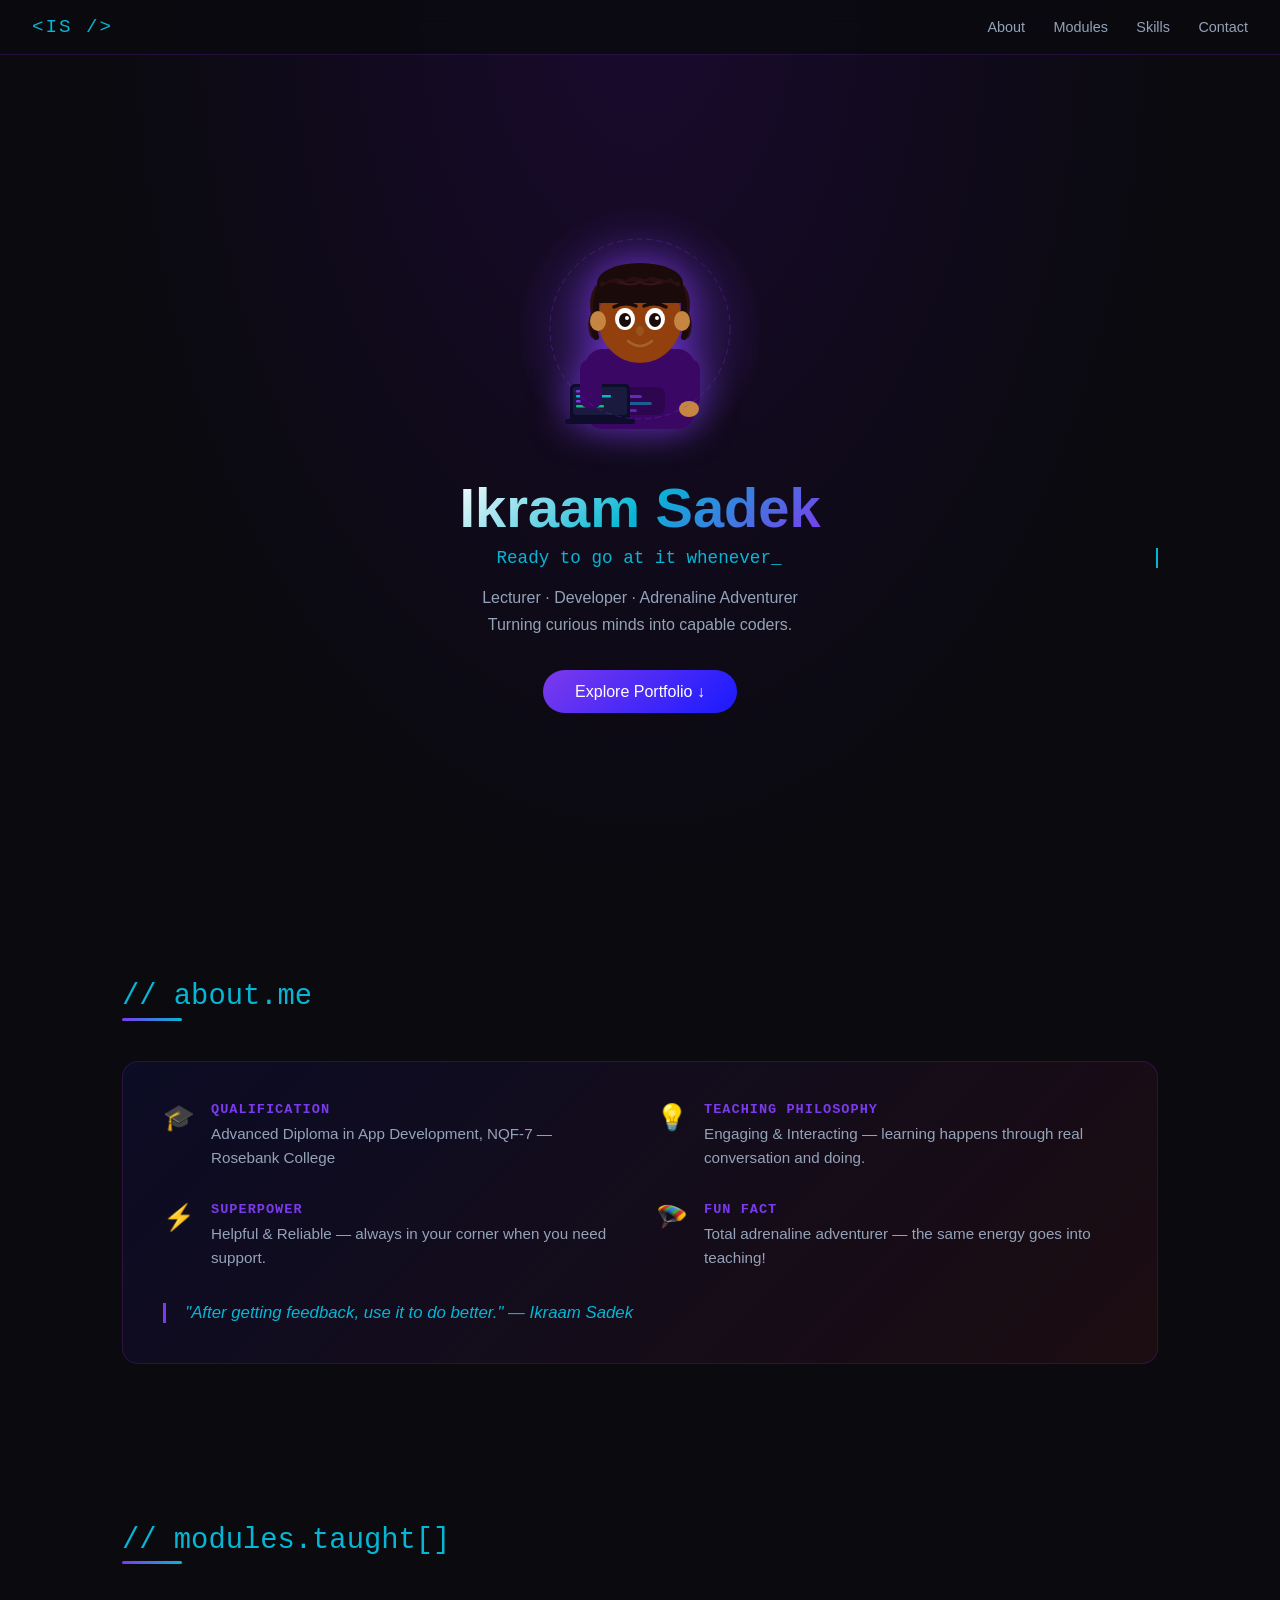
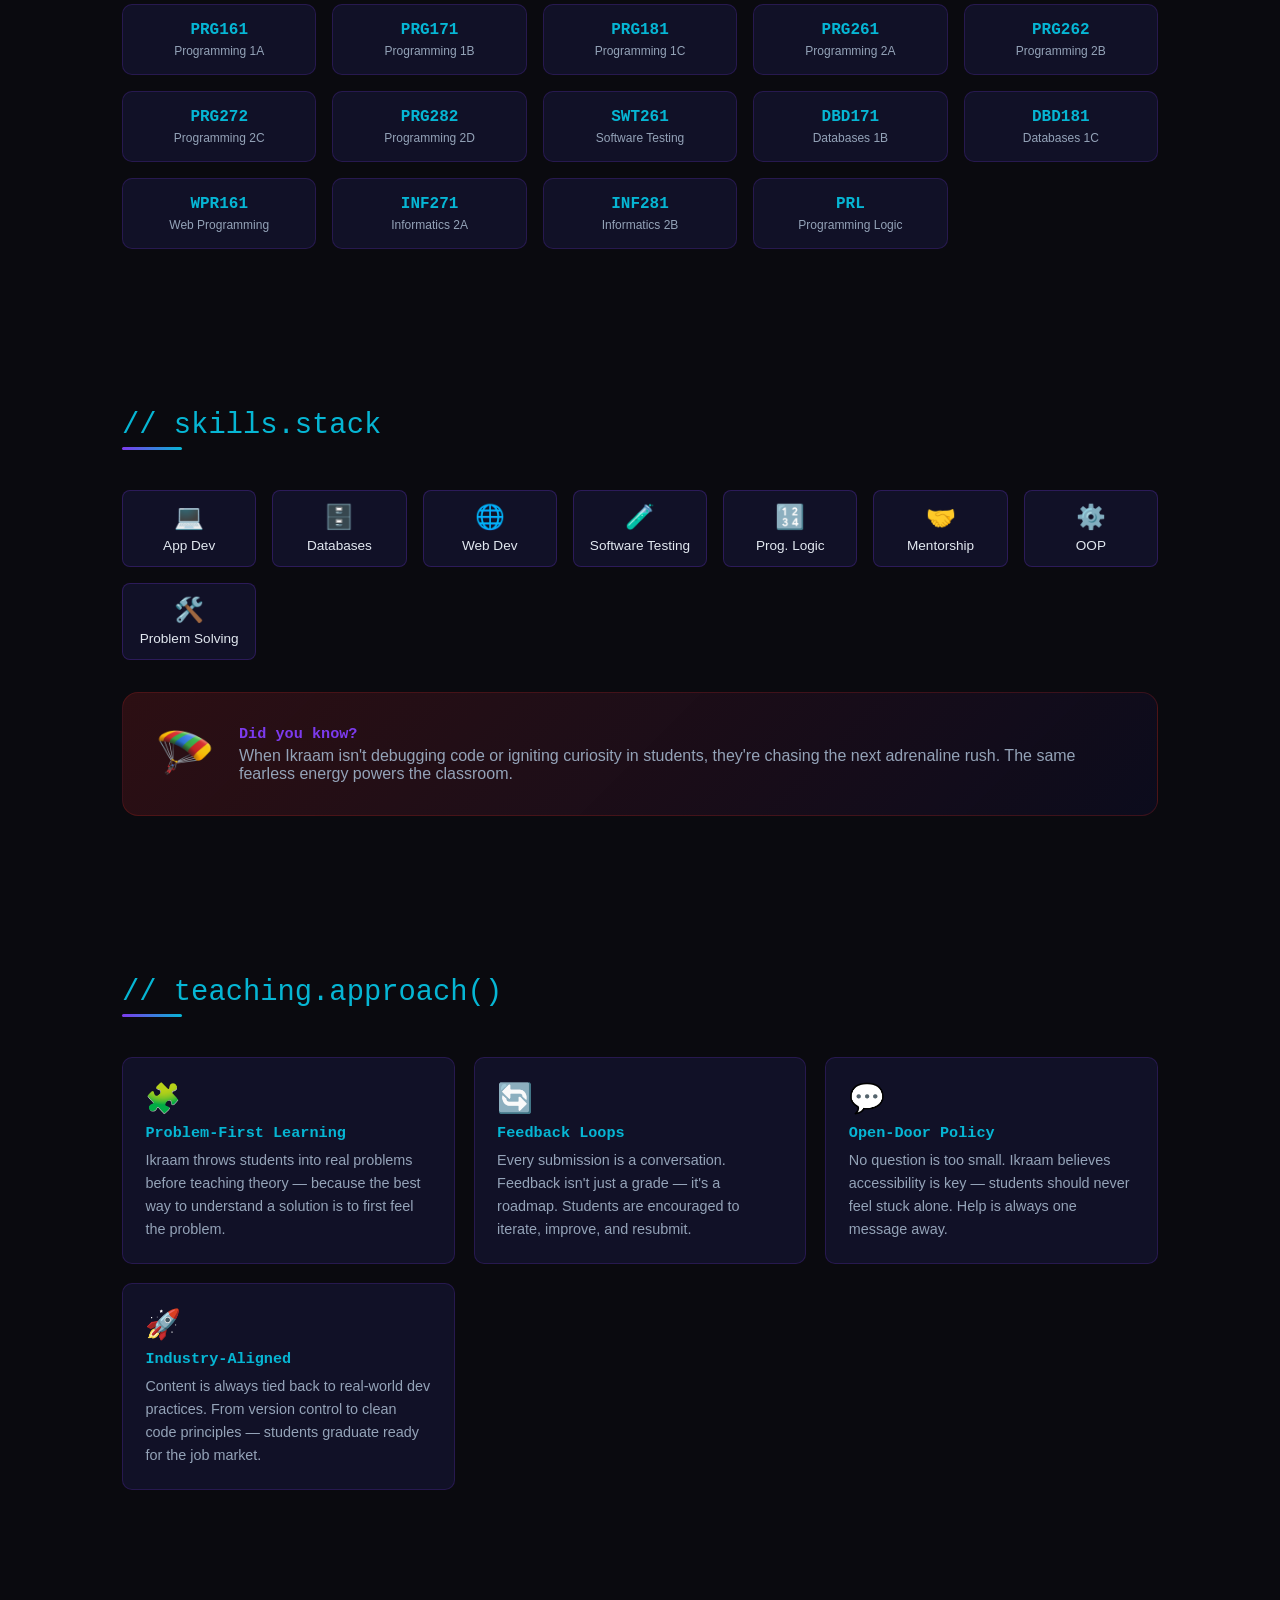
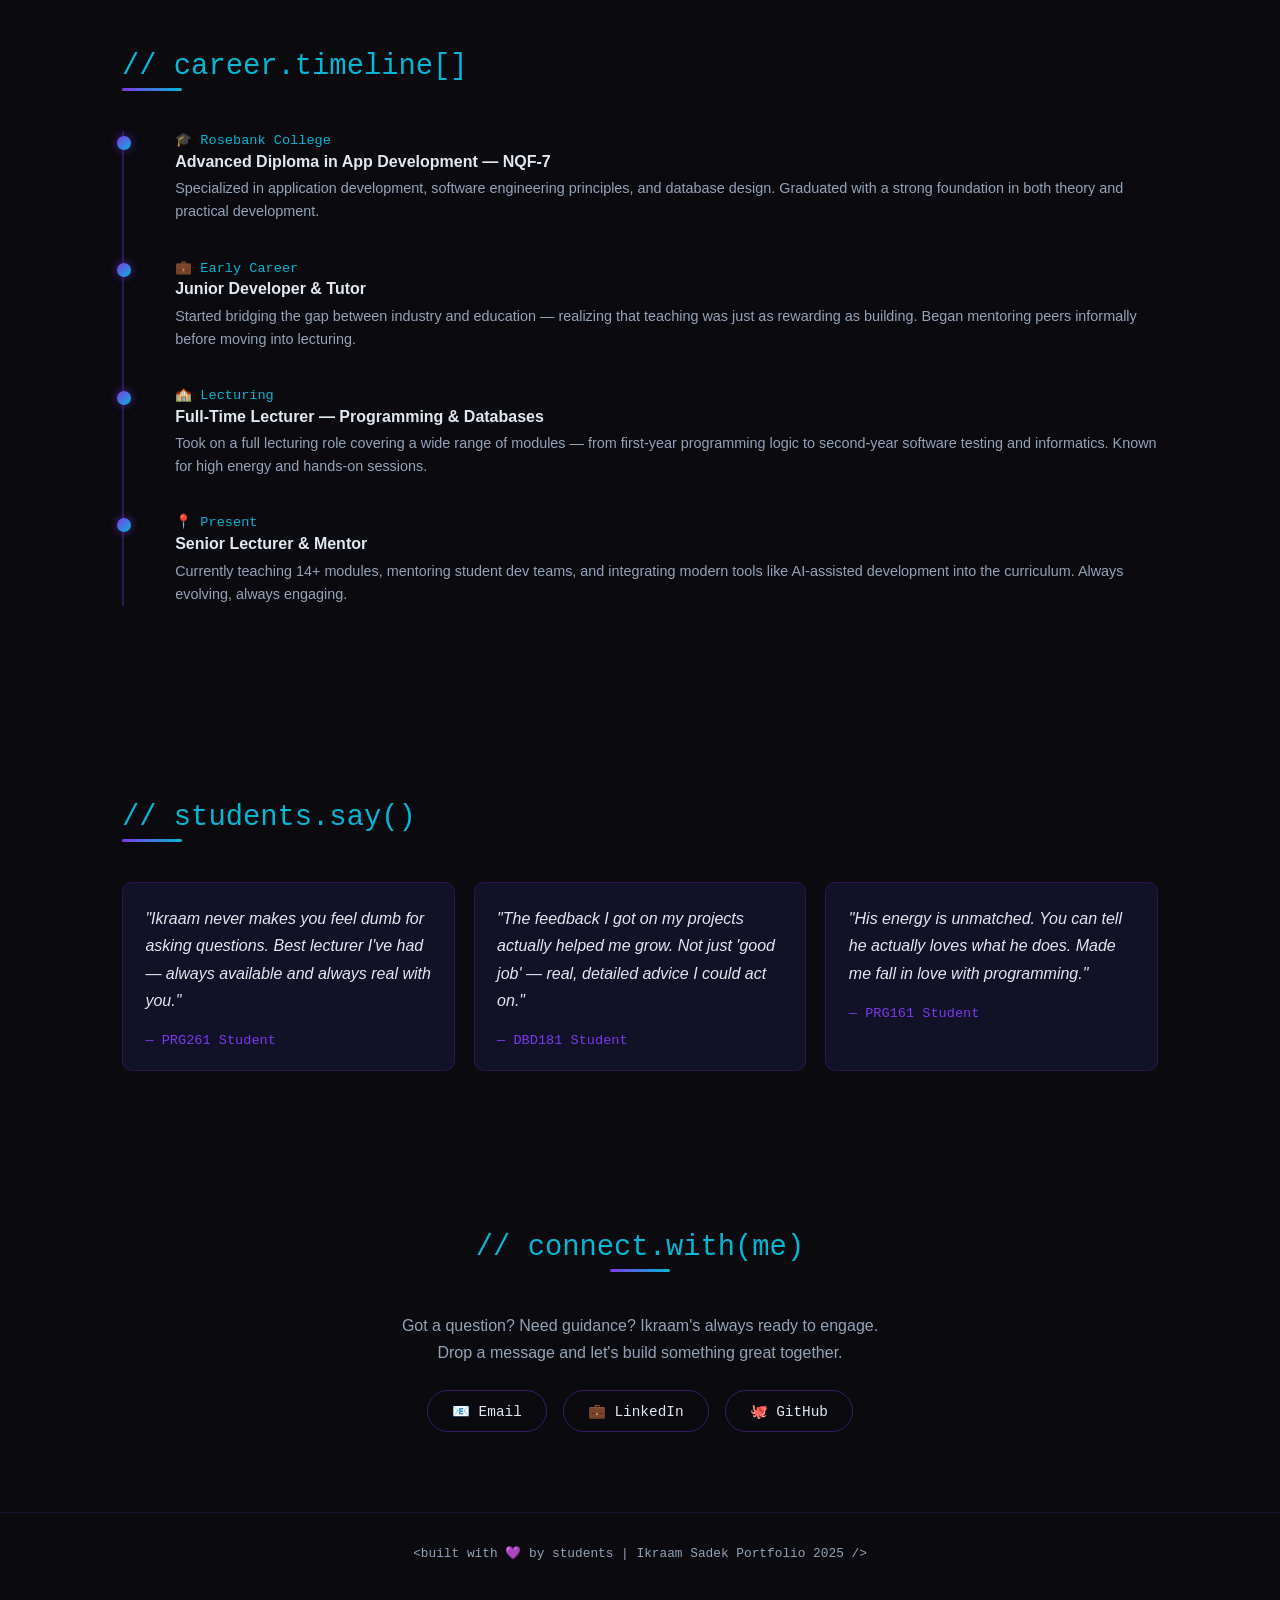
==== index.html @ d338539d "Changed name of File for hosting" ====
<!DOCTYPE html>
<html lang="en">
<head>
<meta charset="UTF-8"/>
<meta name="viewport" content="width=device-width, initial-scale=1.0"/>
<title>Ikraam Sadek | Lecturer Portfolio</title>
<style>
  :root {
    --black: #0a0a0f;
    --navy: #0d0d2b;
    --blue: #1a1aff;
    --purple: #6b21a8;
    --maroon: #7f1d1d;
    --accent: #7c3aed;
    --cyan: #06b6d4;
    --text: #e2e8f0;
    --muted: #94a3b8;
    --card: #111127;
    --glow: 0 0 20px rgba(124,58,237,0.5);
  }
  *{margin:0;padding:0;box-sizing:border-box;}
  html{scroll-behavior:smooth;}
  body{background:var(--black);color:var(--text);font-family:'Segoe UI',sans-serif;overflow-x:hidden;}

  /* NAV */
  nav{position:fixed;top:0;width:100%;z-index:100;background:rgba(10,10,15,0.85);backdrop-filter:blur(12px);border-bottom:1px solid rgba(124,58,237,0.2);padding:1rem 2rem;display:flex;justify-content:space-between;align-items:center;}
  .logo{font-family:monospace;font-size:1.2rem;color:var(--cyan);letter-spacing:2px;}
  .nav-links a{color:var(--muted);text-decoration:none;margin-left:1.5rem;font-size:0.9rem;transition:color 0.3s;}
  .nav-links a:hover{color:var(--cyan);}

  /* HERO */
  #hero{min-height:100vh;display:flex;align-items:center;justify-content:center;flex-direction:column;text-align:center;padding:6rem 2rem 4rem;background:radial-gradient(ellipse at top,#1a0a2e 0%,var(--black) 70%);}
  .avatar-wrap{position:relative;margin-bottom:2rem;}
  .avatar-glow{position:absolute;inset:-20px;border-radius:50%;background:radial-gradient(circle,rgba(124,58,237,0.4),transparent 70%);animation:pulseGlow 3s ease-in-out infinite;}
  svg#avatar{filter:drop-shadow(0 0 18px rgba(124,58,237,0.7));animation:float 4s ease-in-out infinite;}
  @keyframes float{0%,100%{transform:translateY(0);}50%{transform:translateY(-14px);}}
  @keyframes pulseGlow{0%,100%{opacity:0.6;transform:scale(1);}50%{opacity:1;transform:scale(1.08);}}
  @keyframes blink{0%,90%,100%{transform:scaleY(1);}95%{transform:scaleY(0.08);}}
  .eye-l,.eye-r{transform-origin:center;animation:blink 4s ease-in-out infinite;}
  .eye-r{animation-delay:0.08s;}
  @keyframes typing{from{width:0;}to{width:100%;}}
  @keyframes caret{50%{border-color:transparent;}}
  h1{font-size:clamp(2rem,5vw,3.5rem);font-weight:800;background:linear-gradient(135deg,#fff,var(--cyan),var(--accent));-webkit-background-clip:text;-webkit-text-fill-color:transparent;background-clip:text;margin-bottom:0.5rem;}
  .tagline{font-family:monospace;font-size:1.1rem;color:var(--cyan);margin-bottom:1rem;overflow:hidden;white-space:nowrap;border-right:2px solid var(--cyan);width:fit-content;margin-inline:auto;animation:typing 2.5s steps(28,end) 0.5s both,caret 0.8s step-end infinite;}
  .hero-sub{color:var(--muted);max-width:500px;line-height:1.7;margin-bottom:2rem;}
  .cta-btn{padding:0.8rem 2rem;background:linear-gradient(135deg,var(--accent),var(--blue));border:none;border-radius:50px;color:#fff;font-size:1rem;cursor:pointer;text-decoration:none;transition:transform 0.2s,box-shadow 0.2s;}
  .cta-btn:hover{transform:scale(1.05);box-shadow:var(--glow);}

  /* SECTIONS */
  section{padding:5rem 2rem;max-width:1100px;margin:0 auto;}
  .section-title{font-family:monospace;font-size:1.8rem;color:var(--cyan);margin-bottom:0.3rem;}
  .section-line{width:60px;height:3px;background:linear-gradient(90deg,var(--accent),var(--cyan));margin-bottom:2.5rem;border-radius:2px;}

  /* ABOUT */
  #about-wrap{background:linear-gradient(135deg,rgba(13,13,43,0.8),rgba(127,29,29,0.15));border:1px solid rgba(124,58,237,0.2);border-radius:16px;padding:2.5rem;display:grid;grid-template-columns:1fr 1fr;gap:2rem;}
  .about-item{display:flex;gap:1rem;align-items:flex-start;}
  .about-icon{font-size:1.6rem;}
  .about-item h3{color:var(--accent);font-size:0.85rem;font-family:monospace;text-transform:uppercase;letter-spacing:1px;margin-bottom:0.3rem;}
  .about-item p{color:var(--muted);font-size:0.95rem;line-height:1.6;}
  .quote-block{grid-column:1/-1;border-left:3px solid var(--accent);padding-left:1.2rem;font-style:italic;color:var(--cyan);font-size:1.05rem;}

  /* MODULES */
  .modules-grid{display:grid;grid-template-columns:repeat(auto-fill,minmax(160px,1fr));gap:1rem;}
  .module-card{background:var(--card);border:1px solid rgba(124,58,237,0.2);border-radius:10px;padding:1rem;text-align:center;cursor:default;transition:transform 0.3s,box-shadow 0.3s,border-color 0.3s;position:relative;overflow:hidden;}
  .module-card::before{content:'';position:absolute;inset:0;background:linear-gradient(135deg,rgba(124,58,237,0.1),rgba(6,182,212,0.05));opacity:0;transition:opacity 0.3s;}
  .module-card:hover{transform:translateY(-6px);box-shadow:0 8px 30px rgba(124,58,237,0.3);border-color:var(--cyan);}
  .module-card:hover::before{opacity:1;}
  .module-code{font-family:monospace;font-size:1rem;font-weight:700;color:var(--cyan);}
  .module-name{font-size:0.75rem;color:var(--muted);margin-top:0.3rem;}

  /* SKILLS */
  .skills-grid{display:grid;grid-template-columns:repeat(auto-fill,minmax(130px,1fr));gap:1rem;}
  .skill-badge{background:var(--card);border:1px solid rgba(124,58,237,0.25);border-radius:8px;padding:0.8rem;text-align:center;font-size:0.85rem;color:var(--text);transition:all 0.3s;}
  .skill-badge:hover{border-color:var(--cyan);color:var(--cyan);box-shadow:0 0 12px rgba(6,182,212,0.3);}
  .skill-icon{font-size:1.5rem;margin-bottom:0.4rem;}

  /* SUPERPOWER */
  .power-card{background:linear-gradient(135deg,rgba(107,33,168,0.2),rgba(127,29,29,0.2));border:1px solid rgba(124,58,237,0.3);border-radius:16px;padding:2rem;text-align:center;}
  .power-card h3{font-size:1.3rem;color:var(--cyan);margin-bottom:0.5rem;}
  .power-card p{color:var(--muted);line-height:1.7;}

  /* FUN FACT */
  .funfact{display:flex;align-items:center;gap:1.5rem;background:linear-gradient(135deg,rgba(127,29,29,0.3),rgba(13,13,43,0.5));border:1px solid rgba(127,29,29,0.4);border-radius:16px;padding:2rem;margin-top:2rem;}
  .funfact-icon{font-size:3rem;}
  .funfact h3{color:var(--accent);font-family:monospace;margin-bottom:0.3rem;}
  .funfact p{color:var(--muted);}

  /* CONTACT */
  #contact{text-align:center;}
  .contact-links{display:flex;gap:1rem;justify-content:center;flex-wrap:wrap;margin-top:1.5rem;}
  .contact-link{padding:0.7rem 1.5rem;border:1px solid rgba(124,58,237,0.4);border-radius:50px;color:var(--text);text-decoration:none;font-size:0.9rem;transition:all 0.3s;font-family:monospace;}
  .contact-link:hover{background:var(--accent);border-color:var(--accent);box-shadow:var(--glow);}

  /* FOOTER */
  footer{text-align:center;padding:2rem;color:var(--muted);font-size:0.8rem;border-top:1px solid rgba(124,58,237,0.15);font-family:monospace;}

  /* SCROLL FADE */
  .fade-in{opacity:0;transform:translateY(30px);transition:opacity 0.7s ease,transform 0.7s ease;}
  .fade-in.visible{opacity:1;transform:none;}

  @media(max-width:600px){
    #about-wrap{grid-template-columns:1fr;}
    .nav-links{display:none;}
  }
</style>
</head>
<body>

<nav>
  <div class="logo">&lt;IS /&gt;</div>
  <div class="nav-links">
    <a href="#about">About</a>
    <a href="#modules">Modules</a>
    <a href="#skills">Skills</a>
    <a href="#contact">Contact</a>
  </div>
</nav>

<!-- HERO -->
<section id="hero">
  <div class="avatar-wrap">
    <div class="avatar-glow"></div>
    <svg id="avatar" width="200" height="220" viewBox="0 0 200 220" xmlns="http://www.w3.org/2000/svg">
      <!-- Body / hoodie -->
      <rect x="45" y="130" width="110" height="80" rx="18" fill="#3b0764"/>
      <!-- Hoodie pocket -->
      <rect x="75" y="168" width="50" height="28" rx="8" fill="#2e0650"/>
      <!-- Code lines on hoodie -->
      <rect x="82" y="176" width="20" height="3" rx="2" fill="#7c3aed" opacity="0.7"/>
      <rect x="82" y="183" width="30" height="3" rx="2" fill="#06b6d4" opacity="0.5"/>
      <rect x="82" y="190" width="15" height="3" rx="2" fill="#7c3aed" opacity="0.6"/>
      <!-- Neck -->
      <rect x="87" y="118" width="26" height="20" rx="6" fill="#c68642"/>
      <!-- Head -->
      <ellipse cx="100" cy="100" rx="42" ry="44" fill="#92400e"/>
      <!-- Wavy Indian-style hair -->
      <!-- Hair base covering top of head -->
      <ellipse cx="100" cy="64" rx="43" ry="20" fill="#1a0a0a"/>
      <rect x="57" y="62" width="86" height="22" rx="4" fill="#1a0a0a"/>
      <!-- Wavy hair strands flowing over sides -->
      <path d="M58 70 Q52 80 55 95 Q50 105 54 115" stroke="#2a1010" stroke-width="8" fill="none" stroke-linecap="round"/>
      <path d="M60 68 Q54 82 57 97 Q52 108 56 118" stroke="#1a0a0a" stroke-width="6" fill="none" stroke-linecap="round"/>
      <path d="M142 70 Q148 80 145 95 Q150 105 146 115" stroke="#2a1010" stroke-width="8" fill="none" stroke-linecap="round"/>
      <path d="M140 68 Q146 82 143 97 Q148 108 144 118" stroke="#1a0a0a" stroke-width="6" fill="none" stroke-linecap="round"/>
      <!-- Wavy top hair texture -->
      <path d="M62 65 Q70 58 80 63 Q90 57 100 62 Q110 57 120 63 Q130 58 138 65" stroke="#2a1010" stroke-width="5" fill="none" stroke-linecap="round"/>
      <path d="M65 60 Q75 53 85 58 Q95 52 105 57 Q115 52 125 58 Q133 53 136 60" stroke="#1a0a0a" stroke-width="6" fill="none" stroke-linecap="round"/>
      <!-- Slight middle parting wave -->
      <path d="M80 63 Q90 68 100 63 Q110 68 120 63" stroke="#3a1515" stroke-width="2" fill="none" stroke-linecap="round"/>
      <!-- Ears -->
      <ellipse cx="58" cy="102" rx="8" ry="10" fill="#c68642"/>
      <ellipse cx="142" cy="102" rx="8" ry="10" fill="#c68642"/>
      <!-- Eyes white -->
      <ellipse cx="85" cy="100" rx="10" ry="11" fill="white"/>
      <ellipse cx="115" cy="100" rx="10" ry="11" fill="white"/>
      <!-- Iris -->
      <ellipse class="eye-l" cx="85" cy="101" rx="6" ry="7" fill="#1a0a0a"/>
      <ellipse class="eye-r" cx="115" cy="101" rx="6" ry="7" fill="#1a0a0a"/>
      <!-- Pupil shine -->
      <circle cx="87" cy="99" r="2" fill="white"/>
      <circle cx="117" cy="99" r="2" fill="white"/>
      <!-- Eyebrows (thicker, more defined) -->
      <path d="M74 88 Q85 82 96 87" stroke="#1a0a0a" stroke-width="3.5" fill="none" stroke-linecap="round"/>
      <path d="M104 87 Q115 82 126 88" stroke="#1a0a0a" stroke-width="3.5" fill="none" stroke-linecap="round"/>
      <!-- Nose -->
      <ellipse cx="100" cy="112" rx="4" ry="5" fill="#a0652a" opacity="0.5"/>
      <!-- Smile -->
      <path d="M88 122 Q100 132 112 122" stroke="#a0652a" stroke-width="2.5" fill="none" stroke-linecap="round"/>
      <!-- Laptop in hands -->
      <rect x="30" y="165" width="60" height="38" rx="5" fill="#0d0d2b"/>
      <rect x="33" y="168" width="54" height="28" rx="3" fill="#1a1a3e"/>
      <!-- Code on laptop screen -->
      <rect x="36" y="171" width="20" height="2.5" rx="1" fill="#7c3aed"/>
      <rect x="36" y="176" width="35" height="2.5" rx="1" fill="#06b6d4"/>
      <rect x="36" y="181" width="15" height="2.5" rx="1" fill="#7c3aed"/>
      <rect x="36" y="186" width="28" height="2.5" rx="1" fill="#10b981"/>
      <!-- Laptop base -->
      <rect x="25" y="200" width="70" height="5" rx="2" fill="#0d0d2b"/>
      <!-- Arm left -->
      <rect x="40" y="140" width="22" height="50" rx="10" fill="#3b0764"/>
      <!-- Arm right -->
      <rect x="138" y="140" width="22" height="50" rx="10" fill="#3b0764"/>
      <!-- Right hand slight -->
      <ellipse cx="149" cy="190" rx="10" ry="8" fill="#c68642"/>
      <!-- Glow ring around avatar -->
      <circle cx="100" cy="110" r="90" fill="none" stroke="#7c3aed" stroke-width="1" opacity="0.3" stroke-dasharray="6 4"/>
    </svg>
  </div>

  <h1>Ikraam Sadek</h1>
  <p class="tagline">Ready to go at it whenever_</p>
  <p class="hero-sub">Lecturer · Developer · Adrenaline Adventurer<br/>Turning curious minds into capable coders.</p>
  <a href="#about" class="cta-btn">Explore Portfolio ↓</a>
</section>

<!-- ABOUT -->
<section id="about" class="fade-in">
  <div class="section-title">// about.me</div>
  <div class="section-line"></div>
  <div id="about-wrap">
    <div class="about-item">
      <div class="about-icon">🎓</div>
      <div>
        <h3>Qualification</h3>
        <p>Advanced Diploma in App Development, NQF-7 — Rosebank College</p>
      </div>
    </div>
    <div class="about-item">
      <div class="about-icon">💡</div>
      <div>
        <h3>Teaching Philosophy</h3>
        <p>Engaging &amp; Interacting — learning happens through real conversation and doing.</p>
      </div>
    </div>
    <div class="about-item">
      <div class="about-icon">⚡</div>
      <div>
        <h3>Superpower</h3>
        <p>Helpful &amp; Reliable — always in your corner when you need support.</p>
      </div>
    </div>
    <div class="about-item">
      <div class="about-icon">🪂</div>
      <div>
        <h3>Fun Fact</h3>
        <p>Total adrenaline adventurer — the same energy goes into teaching!</p>
      </div>
    </div>
    <div class="quote-block">
      "After getting feedback, use it to do better." — Ikraam Sadek
    </div>
  </div>
</section>

<!-- MODULES -->
<section id="modules" class="fade-in">
  <div class="section-title">// modules.taught[]</div>
  <div class="section-line"></div>
  <div class="modules-grid">
    <div class="module-card"><div class="module-code">PRG161</div><div class="module-name">Programming 1A</div></div>
    <div class="module-card"><div class="module-code">PRG171</div><div class="module-name">Programming 1B</div></div>
    <div class="module-card"><div class="module-code">PRG181</div><div class="module-name">Programming 1C</div></div>
    <div class="module-card"><div class="module-code">PRG261</div><div class="module-name">Programming 2A</div></div>
    <div class="module-card"><div class="module-code">PRG262</div><div class="module-name">Programming 2B</div></div>
    <div class="module-card"><div class="module-code">PRG272</div><div class="module-name">Programming 2C</div></div>
    <div class="module-card"><div class="module-code">PRG282</div><div class="module-name">Programming 2D</div></div>
    <div class="module-card"><div class="module-code">SWT261</div><div class="module-name">Software Testing</div></div>
    <div class="module-card"><div class="module-code">DBD171</div><div class="module-name">Databases 1B</div></div>
    <div class="module-card"><div class="module-code">DBD181</div><div class="module-name">Databases 1C</div></div>
    <div class="module-card"><div class="module-code">WPR161</div><div class="module-name">Web Programming</div></div>
    <div class="module-card"><div class="module-code">INF271</div><div class="module-name">Informatics 2A</div></div>
    <div class="module-card"><div class="module-code">INF281</div><div class="module-name">Informatics 2B</div></div>
    <div class="module-card"><div class="module-code">PRL</div><div class="module-name">Programming Logic</div></div>
  </div>
</section>

<!-- SKILLS -->
<section id="skills" class="fade-in">
  <div class="section-title">// skills.stack</div>
  <div class="section-line"></div>
  <div class="skills-grid">
    <div class="skill-badge"><div class="skill-icon">💻</div>App Dev</div>
    <div class="skill-badge"><div class="skill-icon">🗄️</div>Databases</div>
    <div class="skill-badge"><div class="skill-icon">🌐</div>Web Dev</div>
    <div class="skill-badge"><div class="skill-icon">🧪</div>Software Testing</div>
    <div class="skill-badge"><div class="skill-icon">🔢</div>Prog. Logic</div>
    <div class="skill-badge"><div class="skill-icon">🤝</div>Mentorship</div>
    <div class="skill-badge"><div class="skill-icon">⚙️</div>OOP</div>
    <div class="skill-badge"><div class="skill-icon">🛠️</div>Problem Solving</div>
  </div>

  <div class="funfact" style="margin-top:2rem;">
    <div class="funfact-icon">🪂</div>
    <div>
      <h3>Did you know?</h3>
      <p>When Ikraam isn't debugging code or igniting curiosity in students, they're chasing the next adrenaline rush. The same fearless energy powers the classroom.</p>
    </div>
  </div>
</section>

<!-- TEACHING APPROACH -->
<section id="approach" class="fade-in">
  <div class="section-title">// teaching.approach()</div>
  <div class="section-line"></div>
  <div style="display:grid;grid-template-columns:repeat(auto-fill,minmax(260px,1fr));gap:1.2rem;">
    <div class="module-card" style="text-align:left;padding:1.4rem;">
      <div style="font-size:1.8rem;margin-bottom:0.6rem;">🧩</div>
      <h3 style="color:var(--cyan);font-family:monospace;margin-bottom:0.4rem;">Problem-First Learning</h3>
      <p style="color:var(--muted);font-size:0.9rem;line-height:1.6;">Ikraam throws students into real problems before teaching theory — because the best way to understand a solution is to first feel the problem.</p>
    </div>
    <div class="module-card" style="text-align:left;padding:1.4rem;">
      <div style="font-size:1.8rem;margin-bottom:0.6rem;">🔄</div>
      <h3 style="color:var(--cyan);font-family:monospace;margin-bottom:0.4rem;">Feedback Loops</h3>
      <p style="color:var(--muted);font-size:0.9rem;line-height:1.6;">Every submission is a conversation. Feedback isn't just a grade — it's a roadmap. Students are encouraged to iterate, improve, and resubmit.</p>
    </div>
    <div class="module-card" style="text-align:left;padding:1.4rem;">
      <div style="font-size:1.8rem;margin-bottom:0.6rem;">💬</div>
      <h3 style="color:var(--cyan);font-family:monospace;margin-bottom:0.4rem;">Open-Door Policy</h3>
      <p style="color:var(--muted);font-size:0.9rem;line-height:1.6;">No question is too small. Ikraam believes accessibility is key — students should never feel stuck alone. Help is always one message away.</p>
    </div>
    <div class="module-card" style="text-align:left;padding:1.4rem;">
      <div style="font-size:1.8rem;margin-bottom:0.6rem;">🚀</div>
      <h3 style="color:var(--cyan);font-family:monospace;margin-bottom:0.4rem;">Industry-Aligned</h3>
      <p style="color:var(--muted);font-size:0.9rem;line-height:1.6;">Content is always tied back to real-world dev practices. From version control to clean code principles — students graduate ready for the job market.</p>
    </div>
  </div>
</section>

<!-- TIMELINE -->
<section id="timeline" class="fade-in">
  <div class="section-title">// career.timeline[]</div>
  <div class="section-line"></div>
  <div style="position:relative;padding-left:2rem;border-left:2px solid rgba(124,58,237,0.3);">
    <div class="tl-item">
      <div class="tl-dot"></div>
      <div class="tl-year">🎓 Rosebank College</div>
      <div class="tl-title">Advanced Diploma in App Development — NQF-7</div>
      <div class="tl-desc">Specialized in application development, software engineering principles, and database design. Graduated with a strong foundation in both theory and practical development.</div>
    </div>
    <div class="tl-item">
      <div class="tl-dot"></div>
      <div class="tl-year">💼 Early Career</div>
      <div class="tl-title">Junior Developer & Tutor</div>
      <div class="tl-desc">Started bridging the gap between industry and education — realizing that teaching was just as rewarding as building. Began mentoring peers informally before moving into lecturing.</div>
    </div>
    <div class="tl-item">
      <div class="tl-dot"></div>
      <div class="tl-year">🏫 Lecturing</div>
      <div class="tl-title">Full-Time Lecturer — Programming & Databases</div>
      <div class="tl-desc">Took on a full lecturing role covering a wide range of modules — from first-year programming logic to second-year software testing and informatics. Known for high energy and hands-on sessions.</div>
    </div>
    <div class="tl-item">
      <div class="tl-dot"></div>
      <div class="tl-year">📍 Present</div>
      <div class="tl-title">Senior Lecturer & Mentor</div>
      <div class="tl-desc">Currently teaching 14+ modules, mentoring student dev teams, and integrating modern tools like AI-assisted development into the curriculum. Always evolving, always engaging.</div>
    </div>
  </div>
</section>

<!-- STUDENT SHOUTOUTS -->
<section id="shoutouts" class="fade-in">
  <div class="section-title">// students.say()</div>
  <div class="section-line"></div>
  <div style="display:grid;grid-template-columns:repeat(auto-fill,minmax(280px,1fr));gap:1.2rem;">
    <div class="module-card" style="text-align:left;padding:1.4rem;">
      <p style="color:var(--text);font-style:italic;line-height:1.7;margin-bottom:1rem;">"Ikraam never makes you feel dumb for asking questions. Best lecturer I've had — always available and always real with you."</p>
      <span style="color:var(--accent);font-family:monospace;font-size:0.85rem;">— PRG261 Student</span>
    </div>
    <div class="module-card" style="text-align:left;padding:1.4rem;">
      <p style="color:var(--text);font-style:italic;line-height:1.7;margin-bottom:1rem;">"The feedback I got on my projects actually helped me grow. Not just 'good job' — real, detailed advice I could act on."</p>
      <span style="color:var(--accent);font-family:monospace;font-size:0.85rem;">— DBD181 Student</span>
    </div>
    <div class="module-card" style="text-align:left;padding:1.4rem;">
      <p style="color:var(--text);font-style:italic;line-height:1.7;margin-bottom:1rem;">"His energy is unmatched. You can tell he actually loves what he does. Made me fall in love with programming."</p>
      <span style="color:var(--accent);font-family:monospace;font-size:0.85rem;">— PRG161 Student</span>
    </div>
  </div>
</section>

<style>
  .tl-item{position:relative;margin-bottom:2.2rem;padding-left:1.2rem;}
  .tl-dot{position:absolute;left:-2.45rem;top:0.3rem;width:14px;height:14px;border-radius:50%;background:linear-gradient(135deg,var(--accent),var(--cyan));box-shadow:0 0 10px rgba(124,58,237,0.6);}
  .tl-year{font-family:monospace;font-size:0.85rem;color:var(--cyan);margin-bottom:0.3rem;}
  .tl-title{font-weight:700;color:var(--text);margin-bottom:0.4rem;font-size:1rem;}
  .tl-desc{color:var(--muted);font-size:0.9rem;line-height:1.6;}
</style>

<!-- CONTACT -->
<section id="contact" class="fade-in">
  <div class="section-title" style="text-align:center;">// connect.with(me)</div>
  <div class="section-line" style="margin-inline:auto;"></div>
  <p style="color:var(--muted);max-width:480px;margin:0 auto 1.5rem;line-height:1.7;">Got a question? Need guidance? Ikraam's always ready to engage. Drop a message and let's build something great together.</p>
  <div class="contact-links">
    <a href="mailto:ikraam@example.com" class="contact-link">📧 Email</a>
    <a href="#" class="contact-link">💼 LinkedIn</a>
    <a href="#" class="contact-link">🐙 GitHub</a>
  </div>
</section>

<footer>
  &lt;built with 💜 by students | Ikraam Sadek Portfolio 2025 /&gt;
</footer>

<script>
  // Scroll fade-in
  const obs = new IntersectionObserver(els => {
    els.forEach(e => { if(e.isIntersecting) e.target.classList.add('visible'); });
  }, {threshold: 0.15});
  document.querySelectorAll('.fade-in').forEach(el => obs.observe(el));
</script>
</body>
</html>
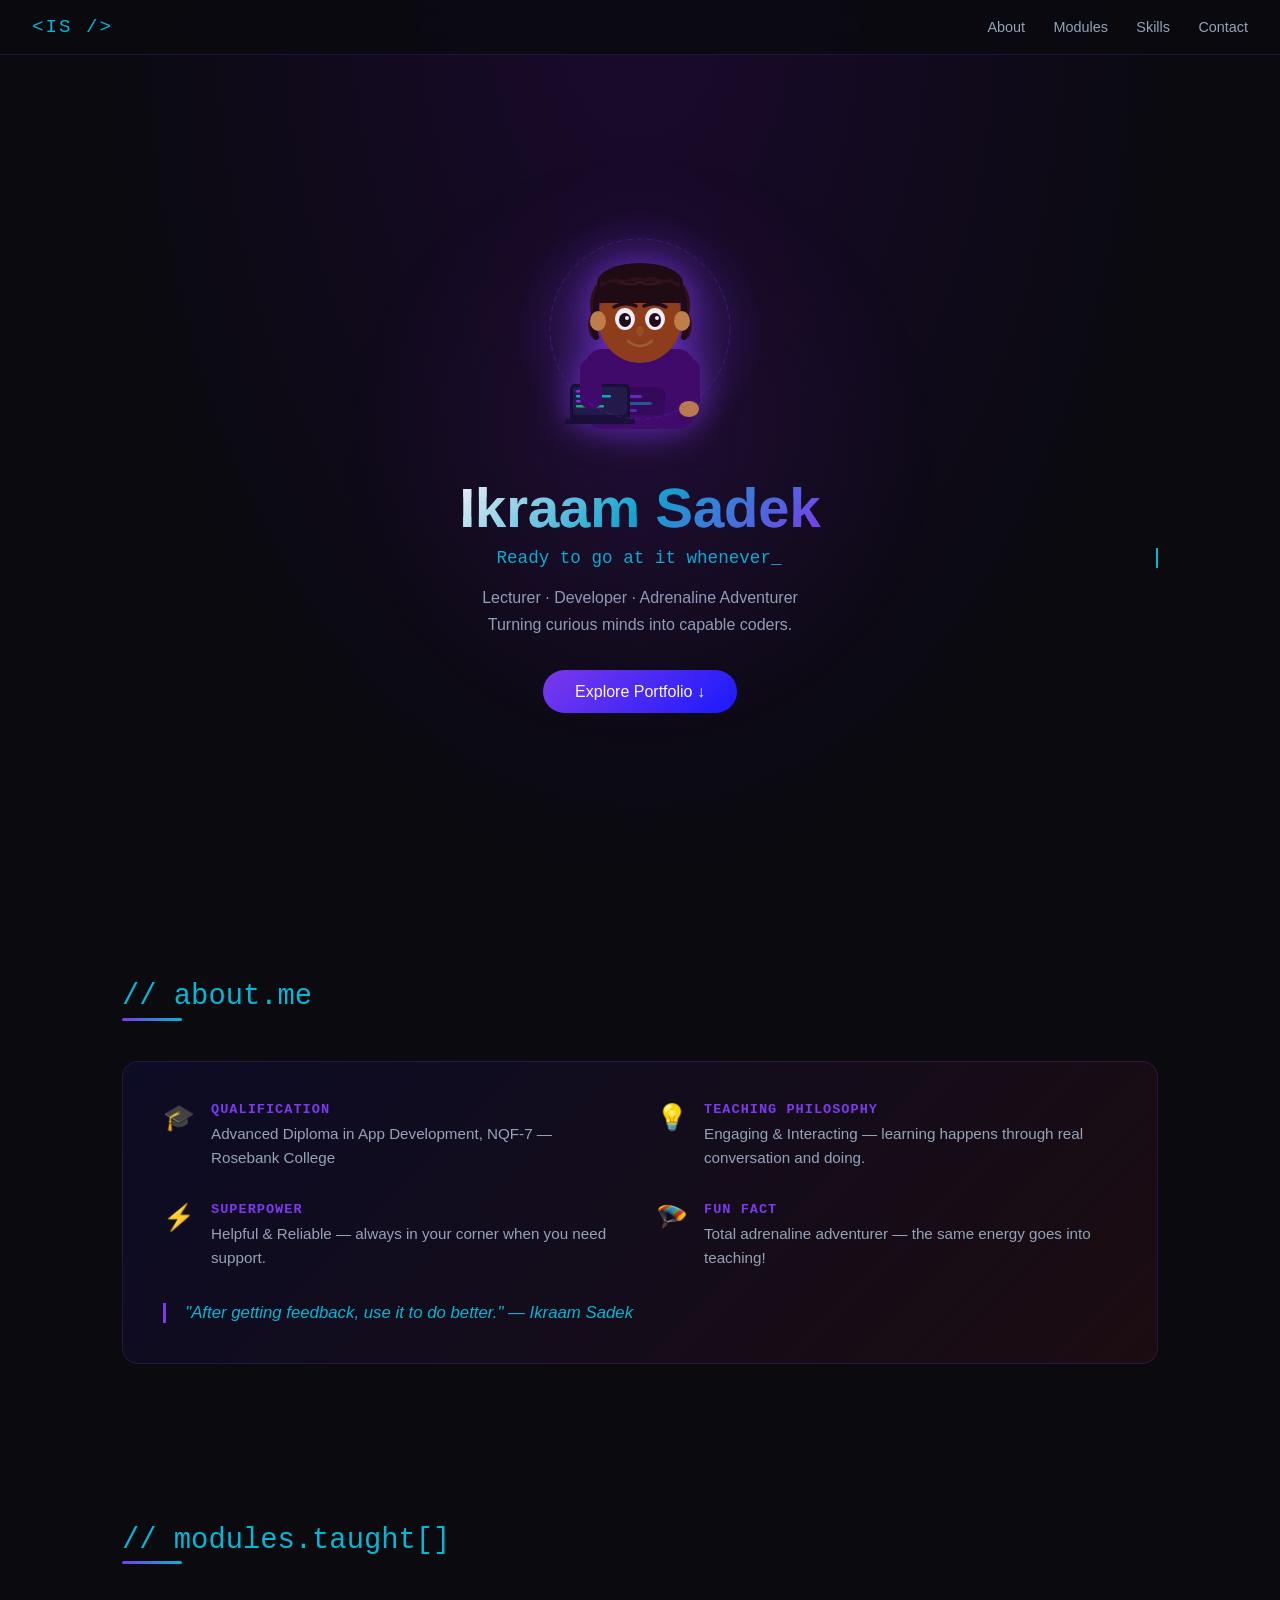
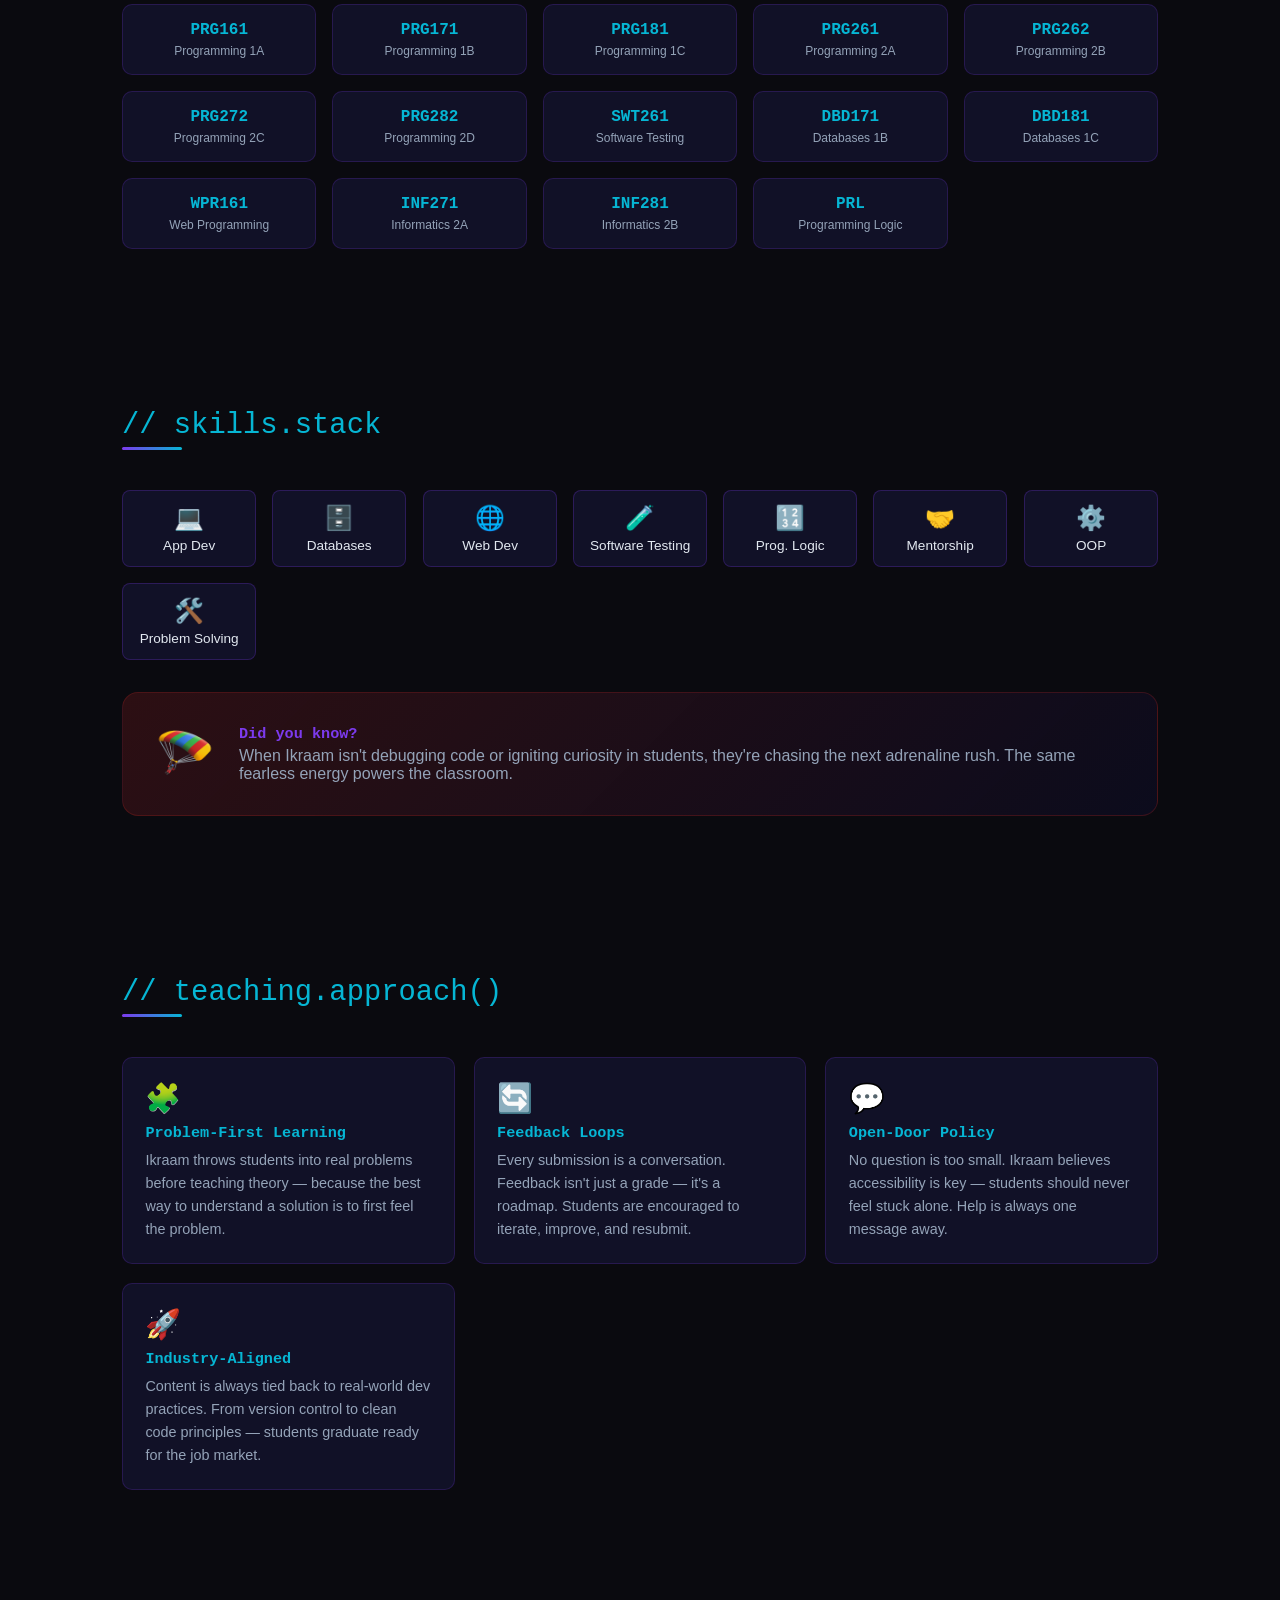
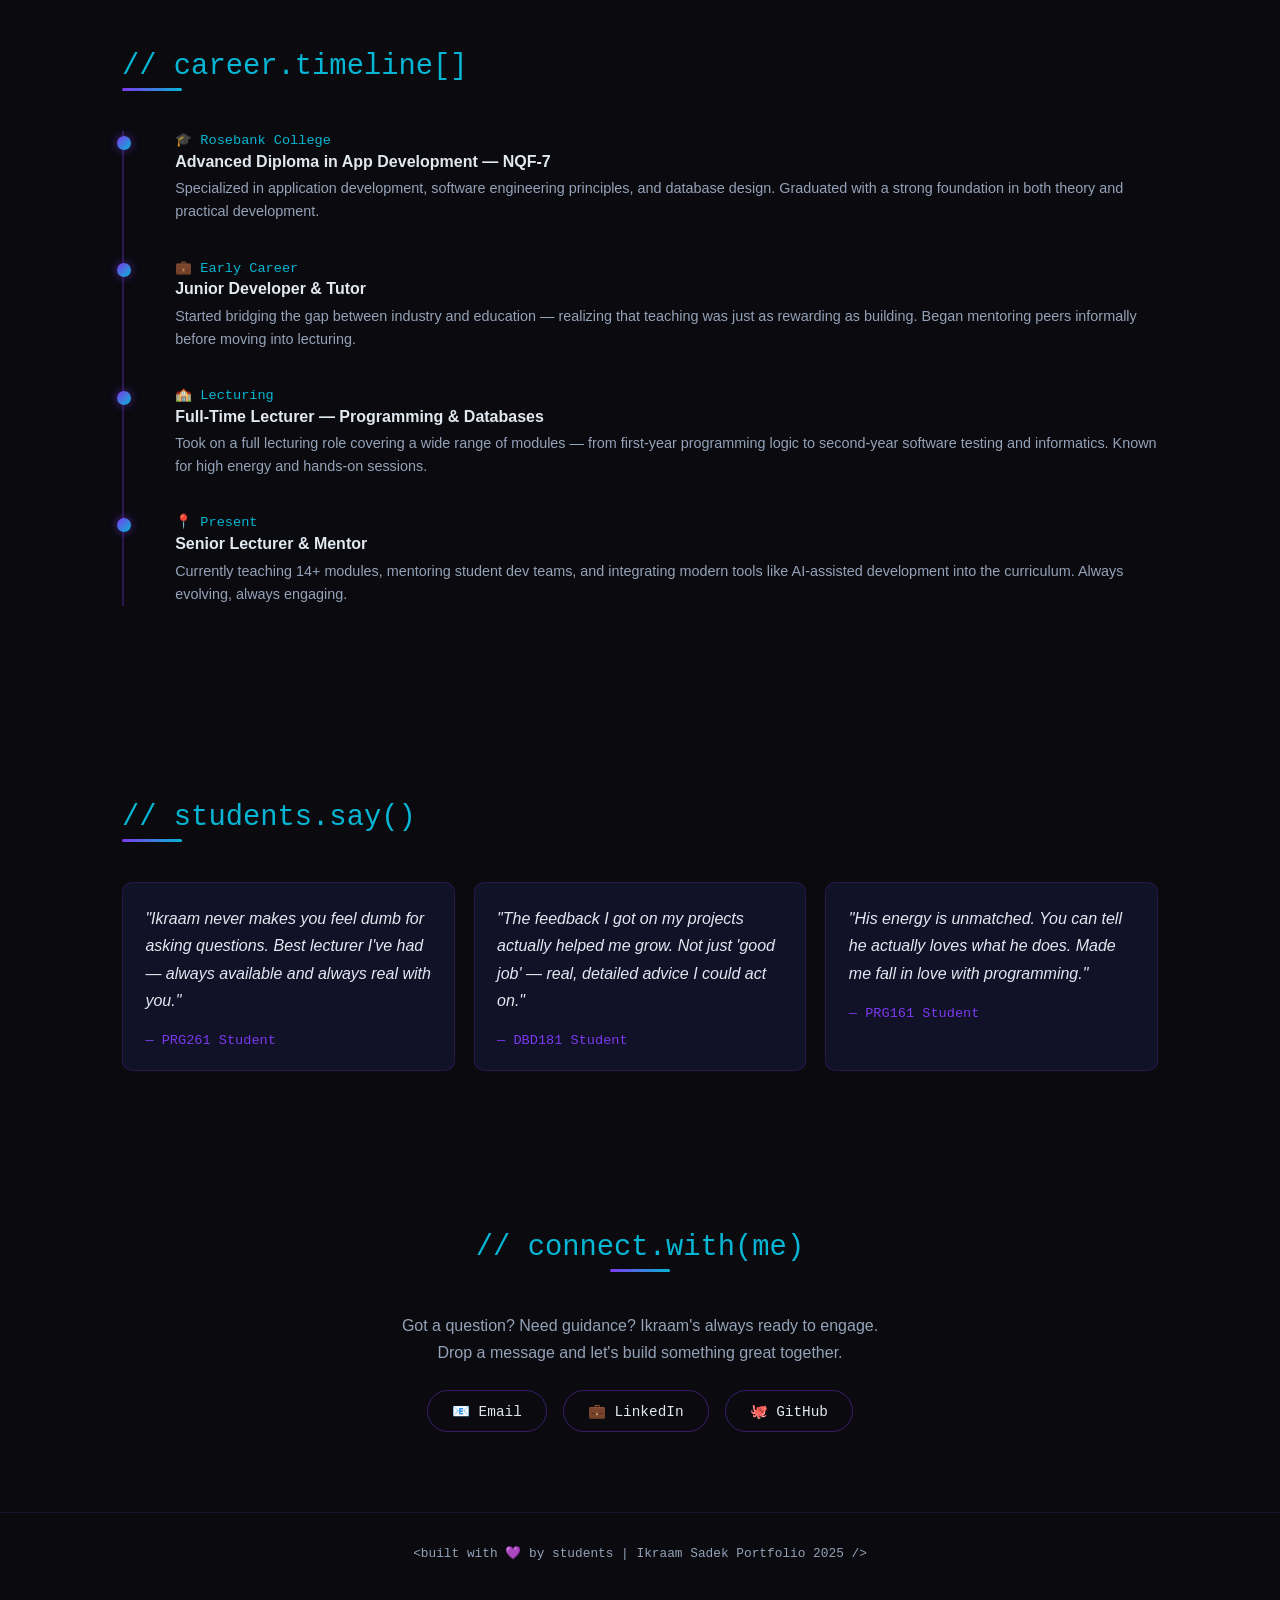
==== commit 69a537a6: "Added more animations" ====
--- a/index.html
+++ b/index.html
@@ -98,6 +98,52 @@
   .fade-in{opacity:0;transform:translateY(30px);transition:opacity 0.7s ease,transform 0.7s ease;}
   .fade-in.visible{opacity:1;transform:none;}
 
+  /* PARTICLES */
+  #particles{position:fixed;top:0;left:0;width:100%;height:100%;pointer-events:none;z-index:0;overflow:hidden;}
+  .particle{position:absolute;border-radius:50%;animation:drift linear infinite;opacity:0.15;}
+  @keyframes drift{0%{transform:translateY(100vh) rotate(0deg);opacity:0;}10%{opacity:0.15;}90%{opacity:0.1;}100%{transform:translateY(-10vh) rotate(720deg);opacity:0;}}
+
+  /* GLITCH TITLE */
+  h1{position:relative;}
+  h1::before,h1::after{content:attr(data-text);position:absolute;top:0;left:0;width:100%;background:linear-gradient(135deg,#fff,var(--cyan),var(--accent));-webkit-background-clip:text;-webkit-text-fill-color:transparent;background-clip:text;}
+  h1::before{animation:glitch1 4s infinite;clip-path:polygon(0 0,100% 0,100% 35%,0 35%);}
+  h1::after{animation:glitch2 4s infinite;clip-path:polygon(0 65%,100% 65%,100% 100%,0 100%);}
+  @keyframes glitch1{0%,90%,100%{transform:translate(0);}92%{transform:translate(-3px,1px);}94%{transform:translate(3px,-1px);}96%{transform:translate(-2px,2px);}}
+  @keyframes glitch2{0%,90%,100%{transform:translate(0);}92%{transform:translate(3px,-1px);}94%{transform:translate(-3px,1px);}96%{transform:translate(2px,-2px);}}
+
+  /* MODULE CARD RIPPLE */
+  .module-card{overflow:hidden;}
+  .module-card::after{content:'';position:absolute;width:0;height:0;background:rgba(6,182,212,0.2);border-radius:50%;top:50%;left:50%;transform:translate(-50%,-50%);transition:width 0.5s,height 0.5s,opacity 0.5s;opacity:0;}
+  .module-card:hover::after{width:200px;height:200px;opacity:1;}
+
+  /* SKILL BADGE POP */
+  .skill-badge{animation:popIn 0.5s ease both;}
+  @keyframes popIn{0%{transform:scale(0.7);opacity:0;}80%{transform:scale(1.05);}100%{transform:scale(1);opacity:1;}}
+
+  /* NEON BORDER PULSE on about-wrap */
+  #about-wrap{animation:borderPulse 4s ease-in-out infinite;}
+  @keyframes borderPulse{0%,100%{box-shadow:0 0 10px rgba(124,58,237,0.2);}50%{box-shadow:0 0 30px rgba(124,58,237,0.5),0 0 60px rgba(6,182,212,0.2);}}
+
+  /* TIMELINE DOT PING */
+  .tl-dot::after{content:'';position:absolute;inset:-4px;border-radius:50%;border:2px solid var(--cyan);animation:ping 2s ease-out infinite;opacity:0;}
+  @keyframes ping{0%{transform:scale(1);opacity:0.6;}100%{transform:scale(2.2);opacity:0;}}
+
+  /* SCROLL PROGRESS BAR */
+  #progress{position:fixed;top:0;left:0;height:3px;background:linear-gradient(90deg,var(--accent),var(--cyan));z-index:200;width:0%;transition:width 0.1s;}
+
+  /* HERO AURORA BG */
+  #hero::after{content:'';position:absolute;width:600px;height:600px;border-radius:50%;background:radial-gradient(circle,rgba(107,33,168,0.15),transparent 70%);top:50%;left:50%;transform:translate(-50%,-50%);animation:aurora 6s ease-in-out infinite;pointer-events:none;}
+  @keyframes aurora{0%,100%{transform:translate(-50%,-50%) scale(1);}50%{transform:translate(-50%,-50%) scale(1.3);}}
+
+  /* QUOTE SHIMMER */
+  .quote-block{background-size:200% auto;animation:shimmer 4s linear infinite;}
+  @keyframes shimmer{0%{background-position:0% center;}100%{background-position:200% center;}}
+
+  /* SECTION TITLE TYPEWRITER */
+  .section-title{overflow:hidden;white-space:nowrap;}
+  .section-title.typed{animation:typeTitle 0.8s steps(20,end) both;}
+  @keyframes typeTitle{from{width:0;}to{width:100%;}}
+
   @media(max-width:600px){
     #about-wrap{grid-template-columns:1fr;}
     .nav-links{display:none;}
@@ -105,6 +151,9 @@
 </style>
 </head>
 <body>
+
+<div id="progress"></div>
+<div id="particles"></div>
 
 <nav>
   <div class="logo">&lt;IS /&gt;</div>
@@ -187,7 +236,7 @@
     </svg>
   </div>
 
-  <h1>Ikraam Sadek</h1>
+  <h1 data-text="Ikraam Sadek">Ikraam Sadek</h1>
   <p class="tagline">Ready to go at it whenever_</p>
   <p class="hero-sub">Lecturer · Developer · Adrenaline Adventurer<br/>Turning curious minds into capable coders.</p>
   <a href="#about" class="cta-btn">Explore Portfolio ↓</a>
@@ -385,9 +434,44 @@
 <script>
   // Scroll fade-in
   const obs = new IntersectionObserver(els => {
-    els.forEach(e => { if(e.isIntersecting) e.target.classList.add('visible'); });
+    els.forEach(e => {
+      if(e.isIntersecting) {
+        e.target.classList.add('visible');
+        // Typewriter for section titles
+        e.target.querySelectorAll('.section-title').forEach(t => t.classList.add('typed'));
+        // Stagger skill badges
+        e.target.querySelectorAll('.skill-badge').forEach((b,i) => b.style.animationDelay = (i*0.08)+'s');
+      }
+    });
   }, {threshold: 0.15});
   document.querySelectorAll('.fade-in').forEach(el => obs.observe(el));
+
+  // Scroll progress bar
+  const bar = document.getElementById('progress');
+  window.addEventListener('scroll', () => {
+    const pct = window.scrollY / (document.body.scrollHeight - window.innerHeight) * 100;
+    bar.style.width = pct + '%';
+  });
+
+  // Floating particles
+  const container = document.getElementById('particles');
+  const colors = ['#7c3aed','#06b6d4','#7f1d1d','#1a1aff'];
+  for(let i=0;i<28;i++){
+    const p = document.createElement('div');
+    p.className = 'particle';
+    const sz = Math.random()*4+2;
+    p.style.cssText = `width:${sz}px;height:${sz}px;left:${Math.random()*100}%;background:${colors[Math.floor(Math.random()*colors.length)]};animation-duration:${Math.random()*14+8}s;animation-delay:${Math.random()*8}s;`;
+    container.appendChild(p);
+  }
+
+  // Module card ripple cursor tracking
+  document.querySelectorAll('.module-card').forEach(card => {
+    card.addEventListener('mousemove', e => {
+      const r = card.getBoundingClientRect();
+      card.style.setProperty('--mx', (e.clientX-r.left)+'px');
+      card.style.setProperty('--my', (e.clientY-r.top)+'px');
+    });
+  });
 </script>
 </body>
 </html>
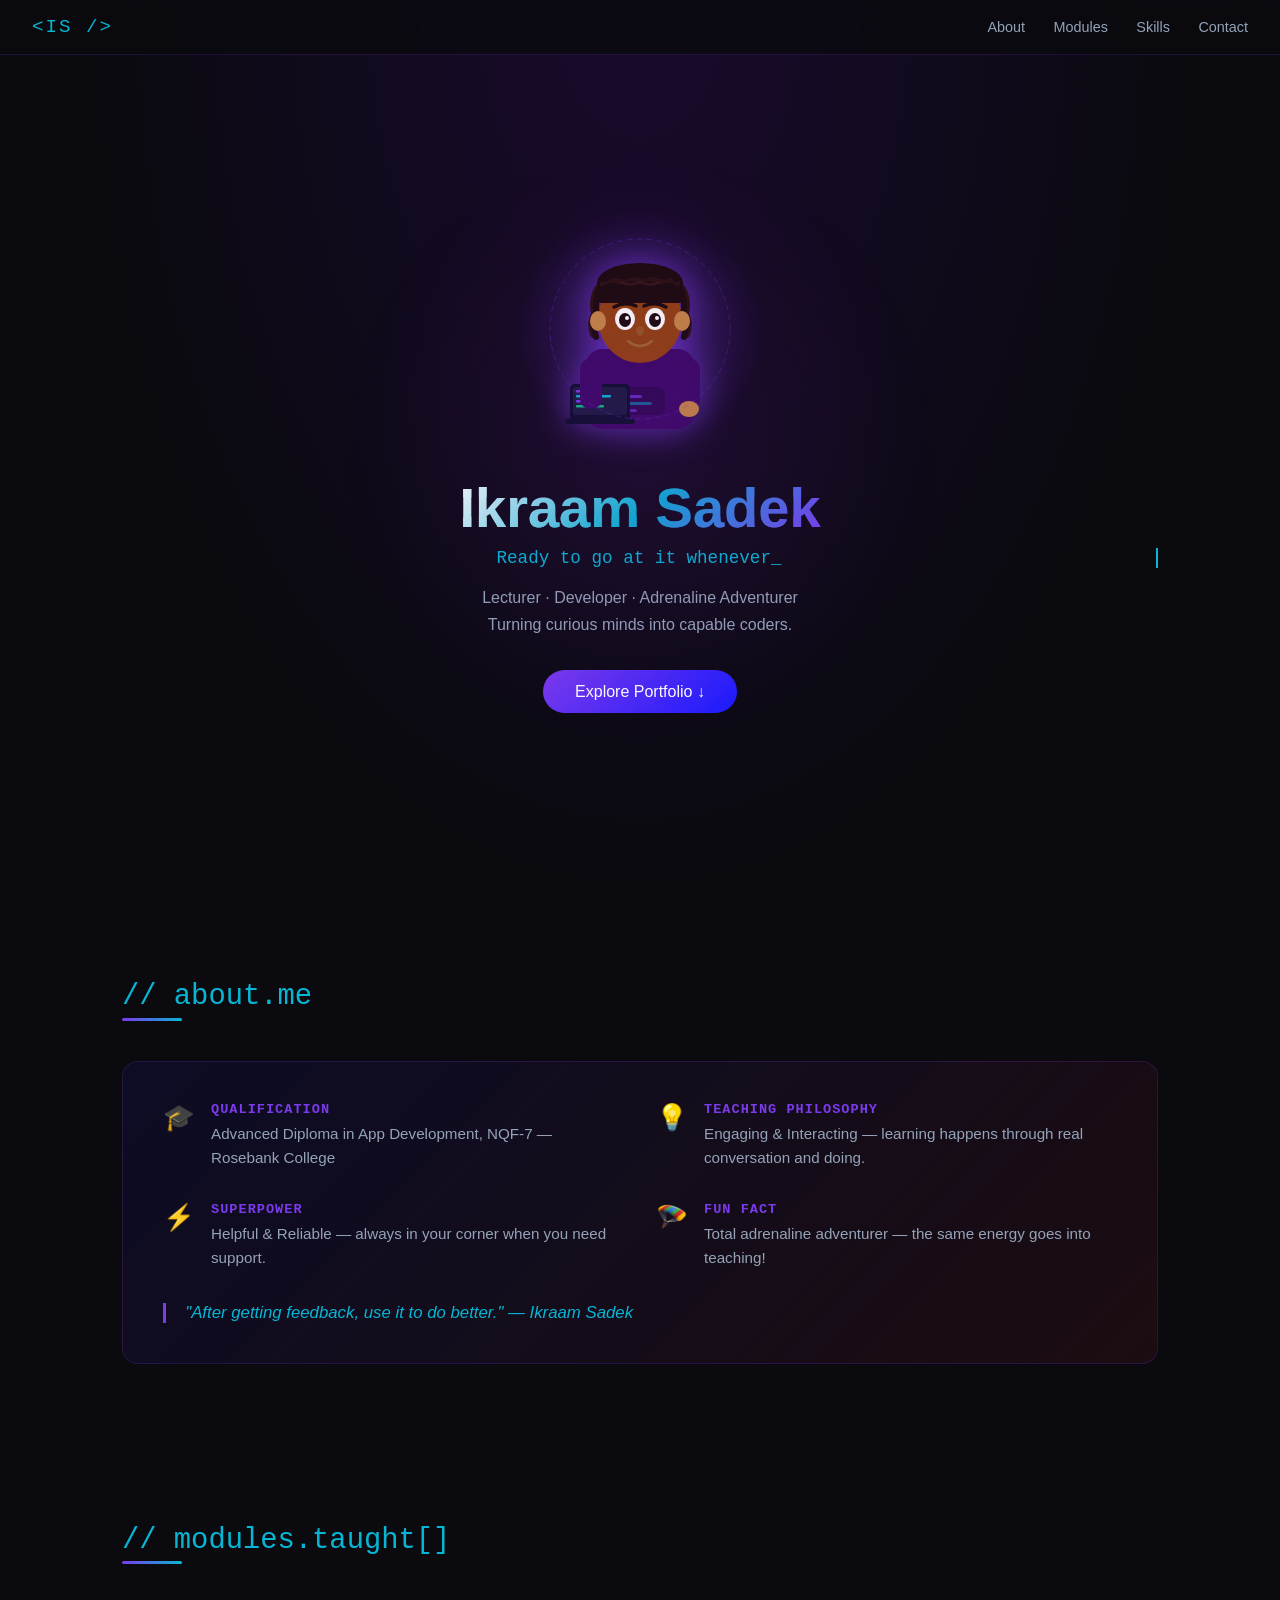
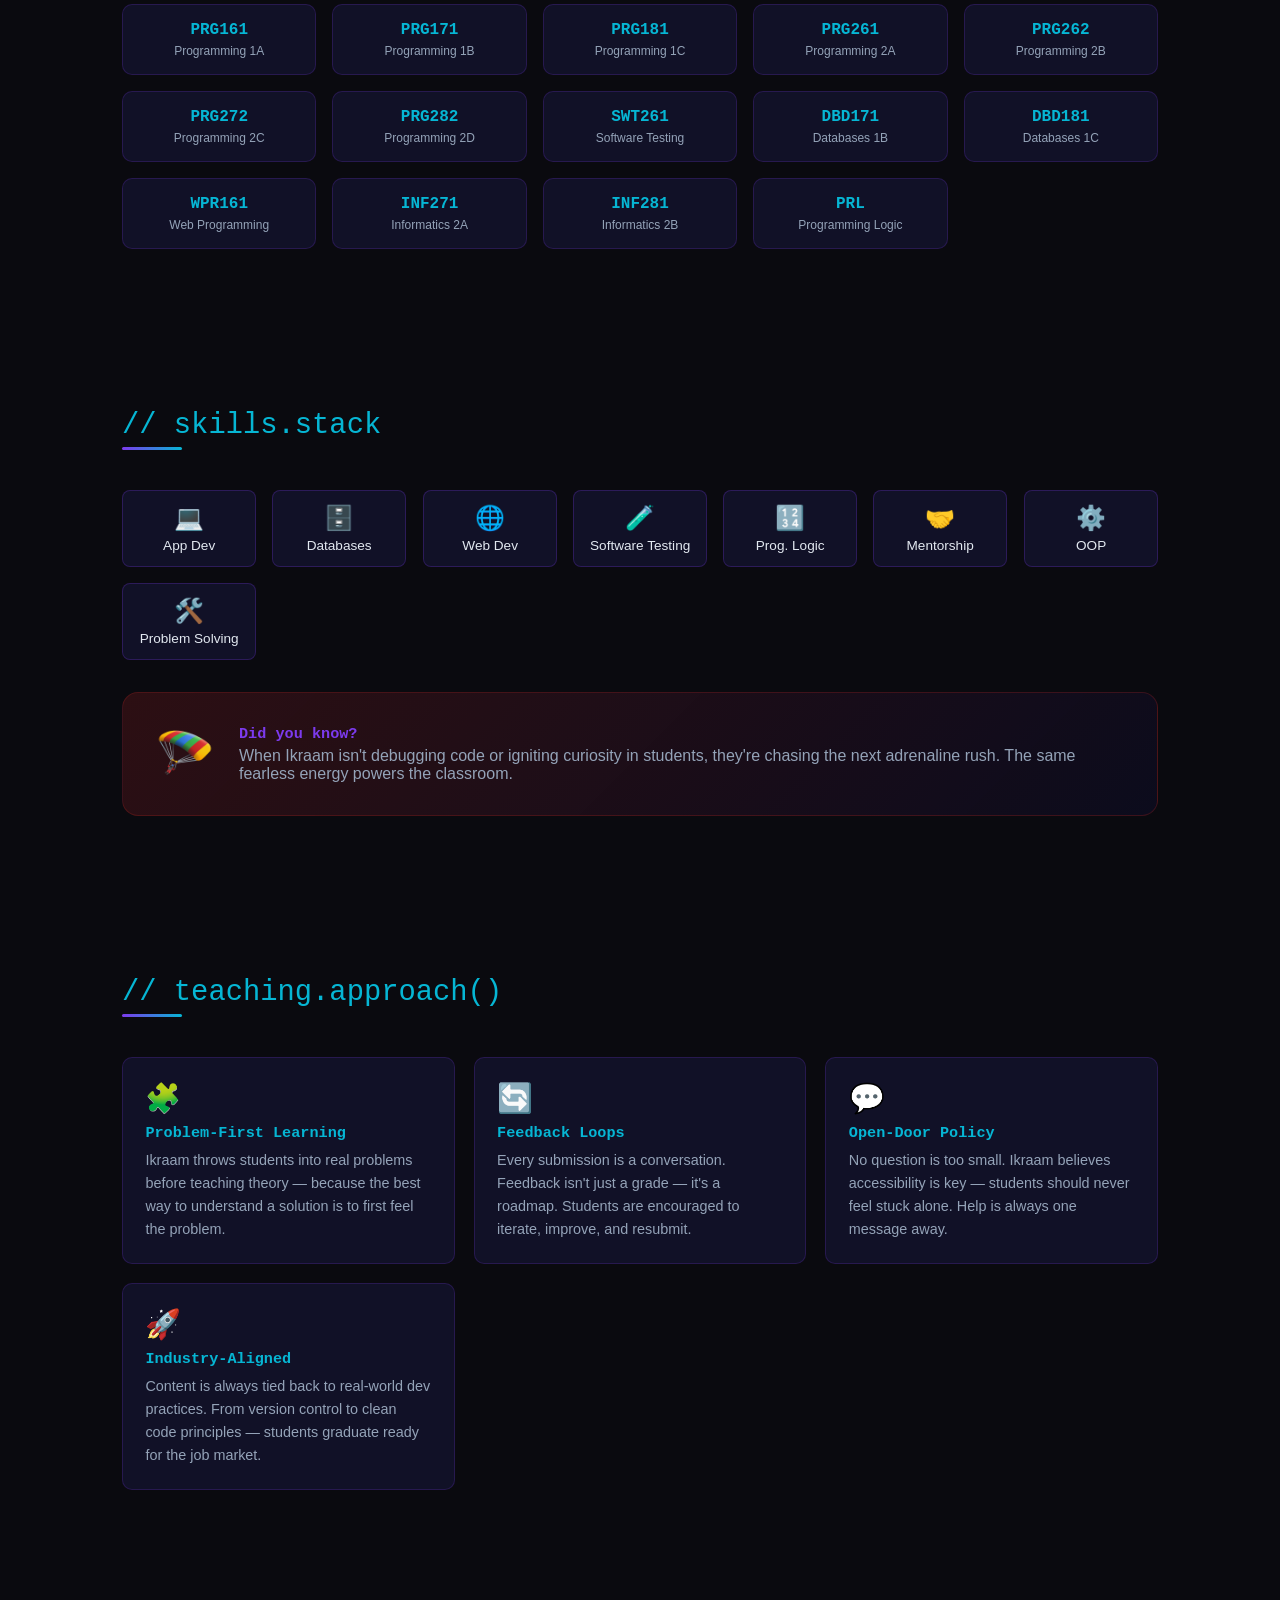
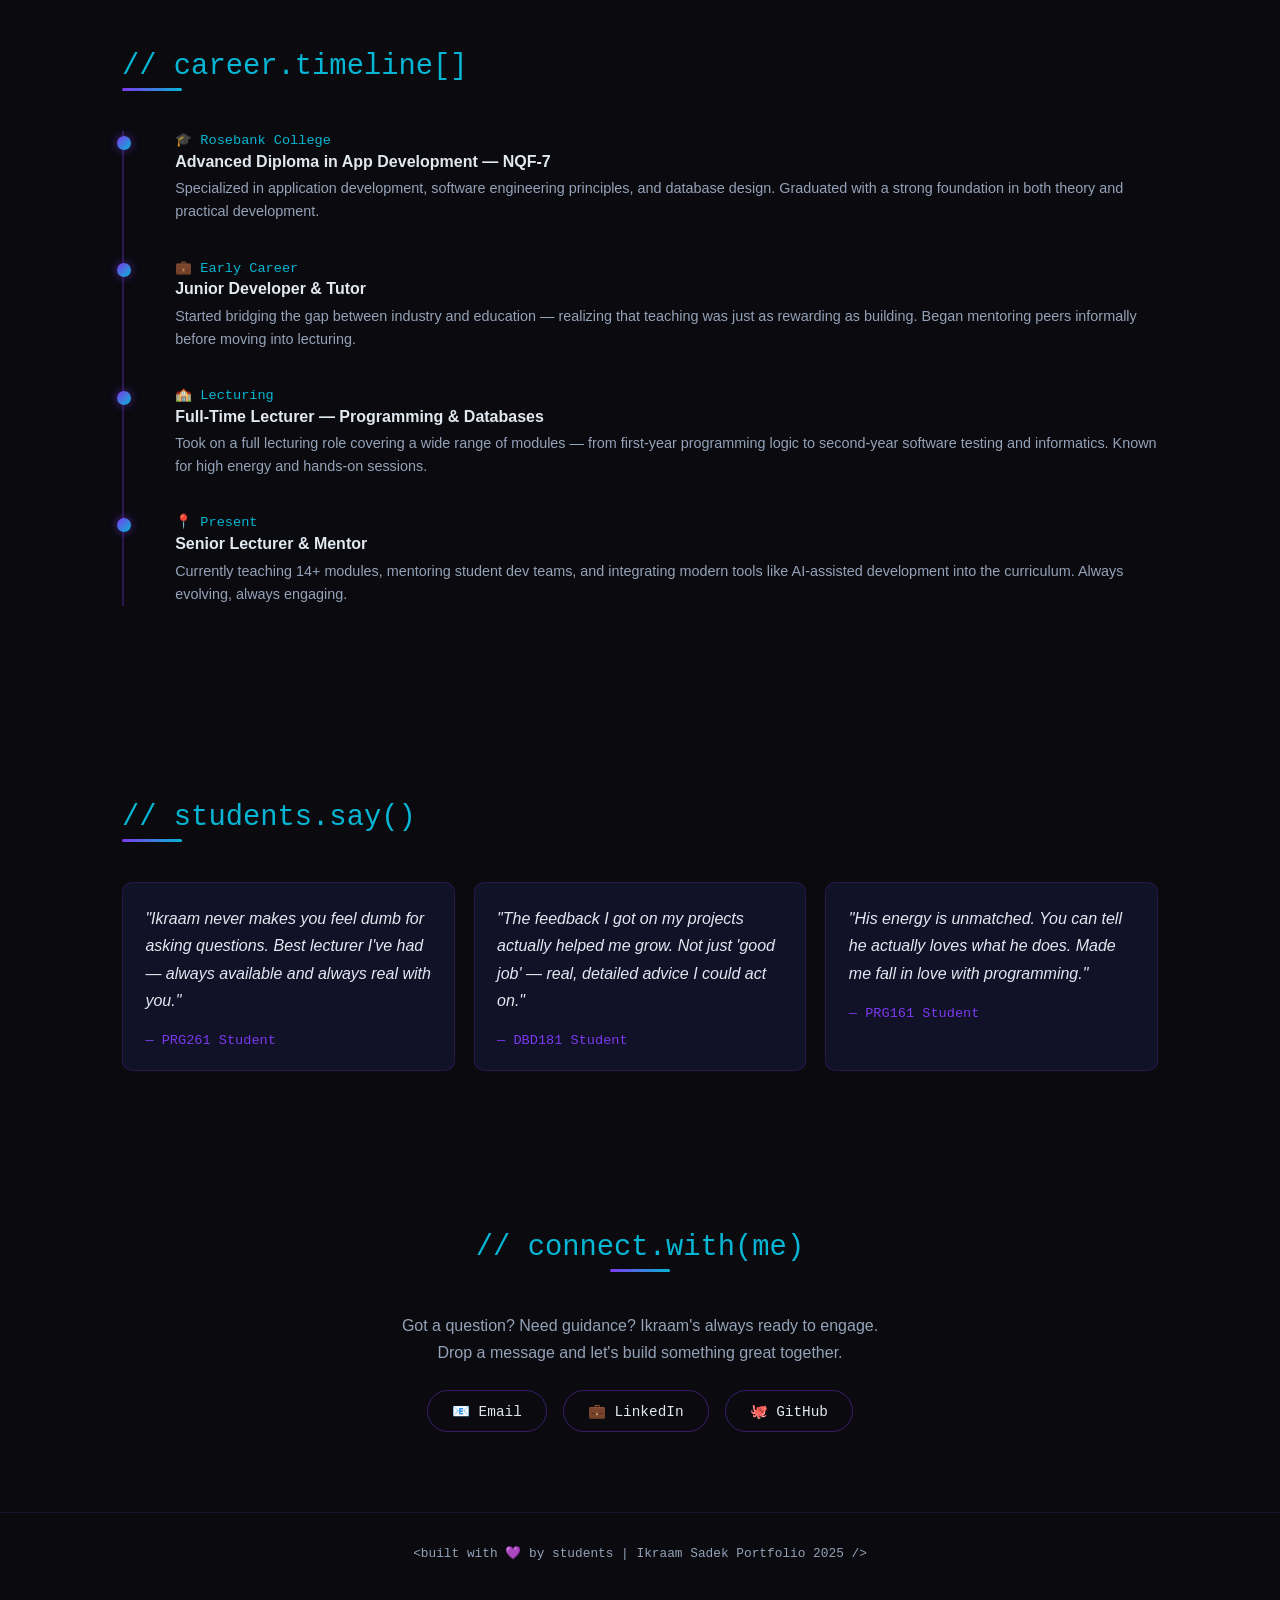
==== commit c3d23098: "initial commit" ====
--- a/index.html
+++ b/index.html
@@ -31,6 +31,109 @@
   /* HERO */
   #hero{min-height:100vh;display:flex;align-items:center;justify-content:center;flex-direction:column;text-align:center;padding:6rem 2rem 4rem;background:radial-gradient(ellipse at top,#1a0a2e 0%,var(--black) 70%);}
   .avatar-wrap{position:relative;margin-bottom:2rem;}
+
+  /* SPEECH BUBBLE (fixed to avatar, responsive, animated) */
+  .speech-bubble{
+    position:absolute;
+    right:-20.5rem;
+
+
+
+
+    top:1.2rem;
+    width:min(22rem, 38vw);
+    max-width:22rem;
+    background:linear-gradient(135deg, rgba(13,13,43,0.95), rgba(124,58,237,0.20));
+    border:1px solid rgba(6,182,212,0.35);
+    border-radius:18px;
+    padding:1rem 1.1rem;
+    box-shadow:0 10px 40px rgba(0,0,0,0.45), 0 0 22px rgba(124,58,237,0.22);
+    color:var(--text);
+    font-family:monospace;
+    opacity:0;
+    transform:translateY(8px) scale(0.98);
+    transition:opacity 0.8s ease, transform 0.8s ease;
+    z-index:5;
+    pointer-events:none;
+  }
+  .speech-bubble.visible{
+    opacity:1;
+    transform:translateY(0) scale(1);
+  }
+  .speech-bubble::after{
+    content:"";
+    position:absolute;
+    left:-14px;
+    top:56px;
+    width:0;
+    height:0;
+    border-top:14px solid transparent;
+    border-bottom:14px solid transparent;
+    border-right:14px solid rgba(6,182,212,0.55);
+    filter:drop-shadow(0 0 10px rgba(6,182,212,0.25));
+  }
+  .speech-bubble::before{
+    content:"";
+    position:absolute;
+    left:-12px;
+    top:56px;
+    width:0;
+    height:0;
+    border-top:12px solid transparent;
+    border-bottom:12px solid transparent;
+    border-right:12px solid rgba(13,13,43,0.98);
+  }
+  .speech-bubble .speech-text{
+    font-size:0.9rem;
+    line-height:1.35;
+    color:rgba(226,232,240,0.96);
+    text-wrap:balance;
+  }
+
+  @media(max-width:900px){
+    .speech-bubble{
+      right:-5.2rem;
+      width:min(20rem, 44vw);
+    }
+  }
+  @media(max-width:600px){
+    .speech-bubble{
+      position:absolute;
+      left:50%;
+      transform:translateX(-50%) translateY(10px) scale(0.98);
+      right:auto;
+      top:6.2rem;
+      width:82vw;
+      max-width:22rem;
+    }
+    .speech-bubble.visible{
+      transform:translateX(-50%) translateY(0) scale(1);
+    }
+    .speech-bubble::after,
+    .speech-bubble::before{
+      left:50%;
+      transform:translateX(-50%);
+      top:-14px;
+      border-right:none;
+      border-top:0;
+      border-bottom:0;
+    }
+    .speech-bubble::after{
+      width:0;height:0;
+      border-left:14px solid transparent;
+      border-right:14px solid transparent;
+      border-top:14px solid rgba(6,182,212,0.55);
+      border-bottom:none;
+    }
+    .speech-bubble::before{
+      width:0;height:0;
+      border-left:12px solid transparent;
+      border-right:12px solid transparent;
+      border-top:12px solid rgba(13,13,43,0.98);
+      border-bottom:none;
+    }
+  }
+
   .avatar-glow{position:absolute;inset:-20px;border-radius:50%;background:radial-gradient(circle,rgba(124,58,237,0.4),transparent 70%);animation:pulseGlow 3s ease-in-out infinite;}
   svg#avatar{filter:drop-shadow(0 0 18px rgba(124,58,237,0.7));animation:float 4s ease-in-out infinite;}
   @keyframes float{0%,100%{transform:translateY(0);}50%{transform:translateY(-14px);}}
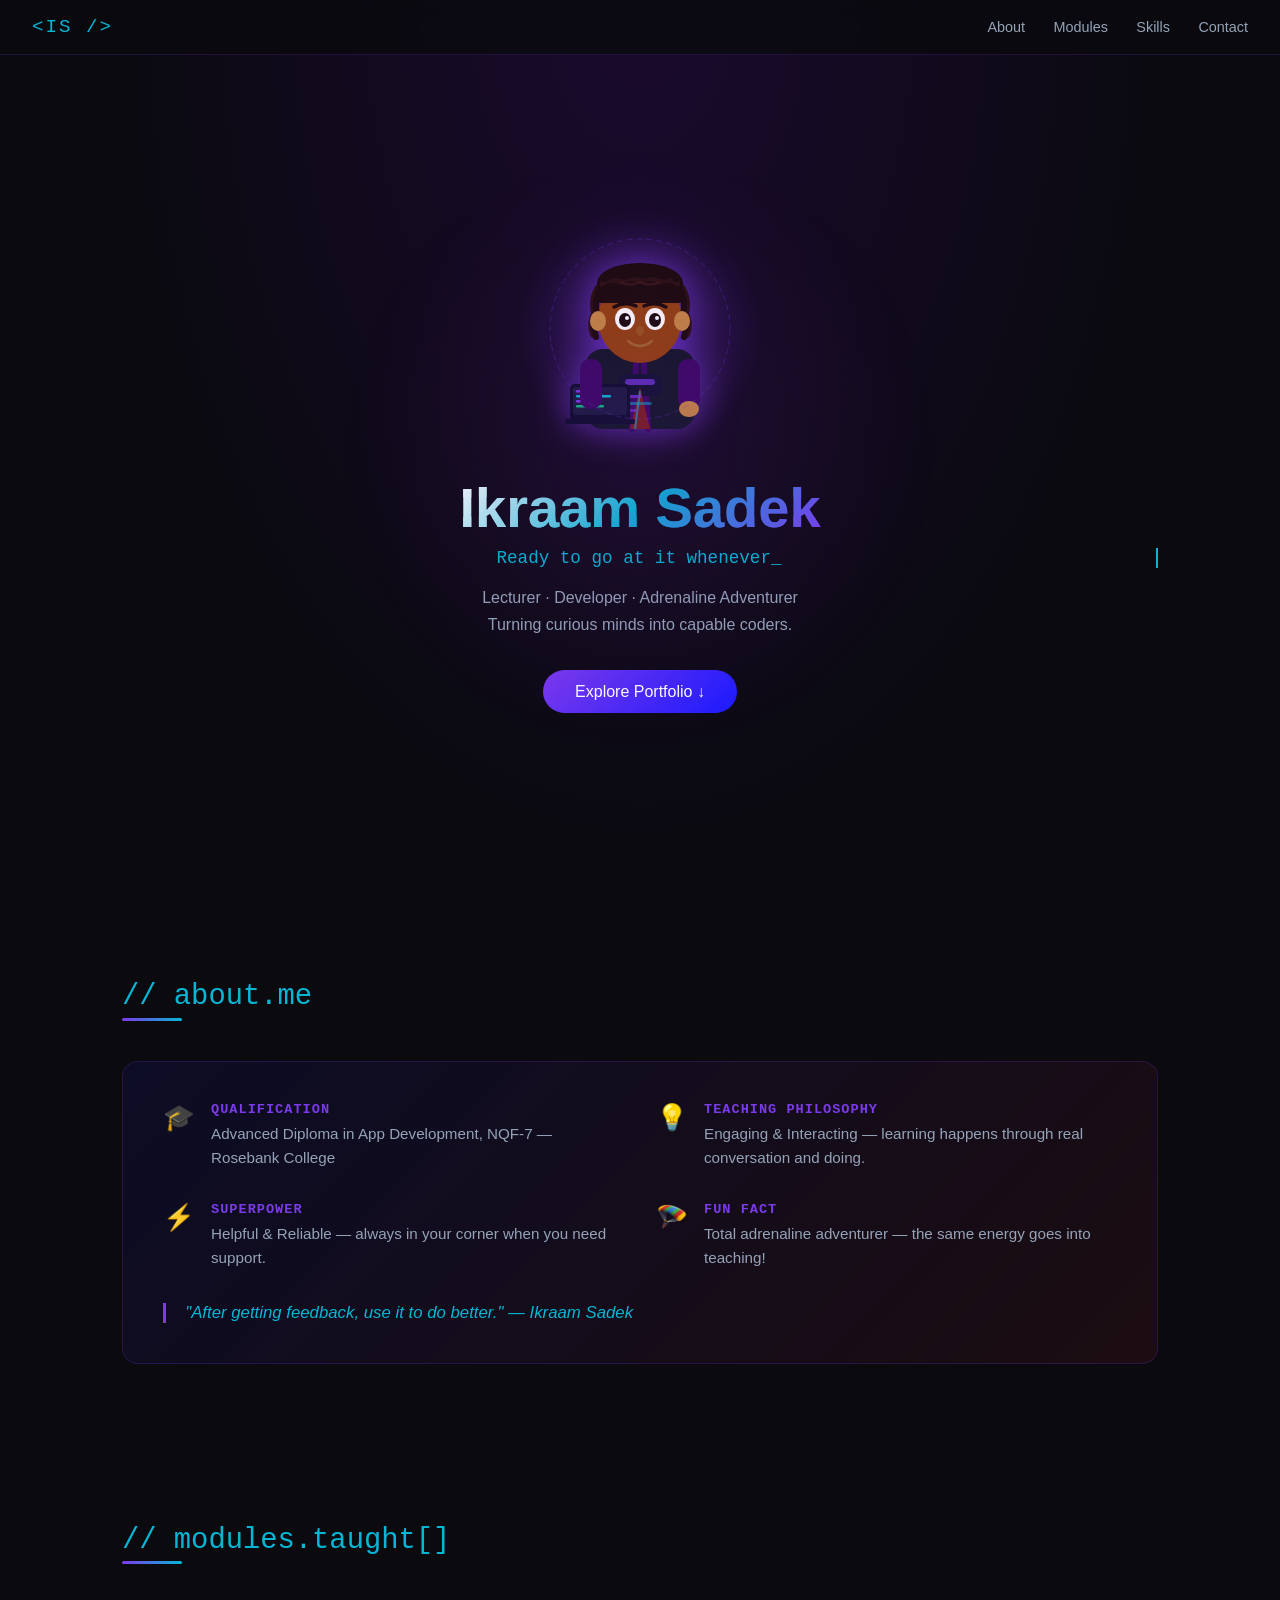
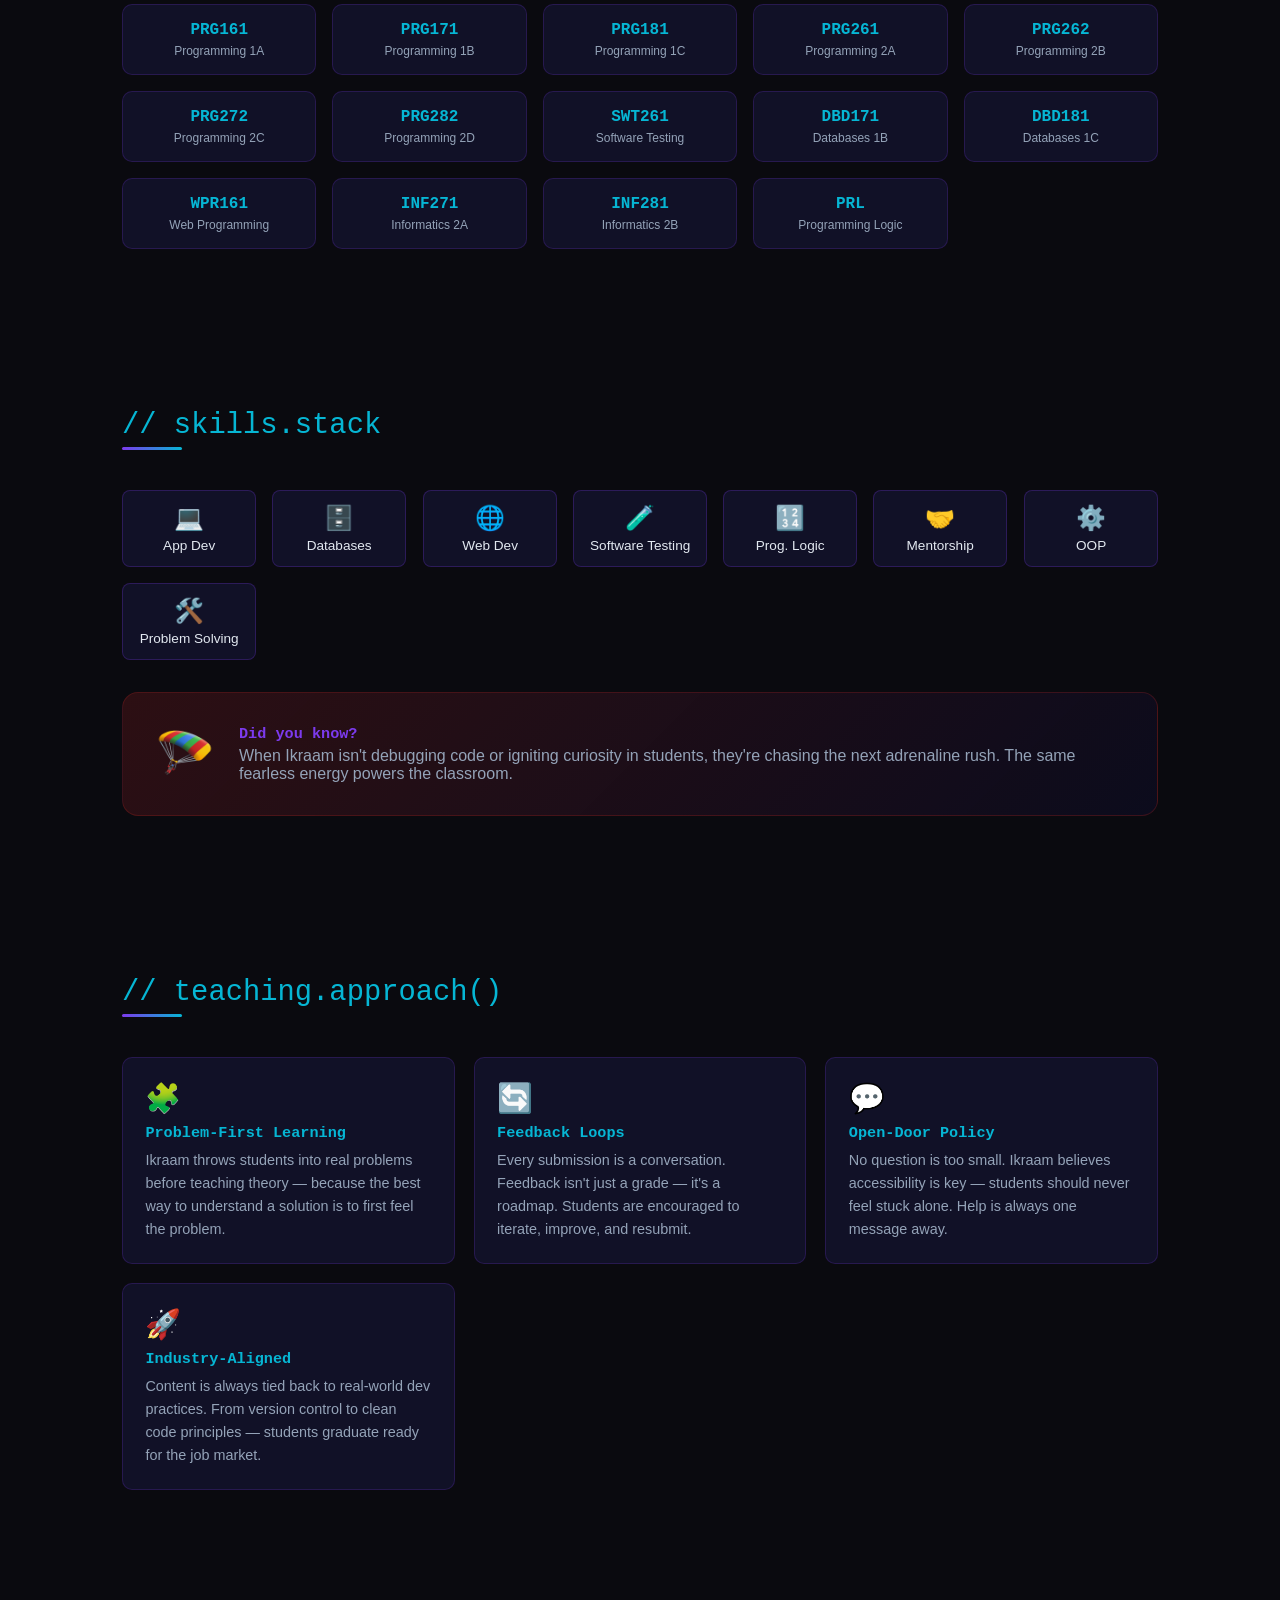
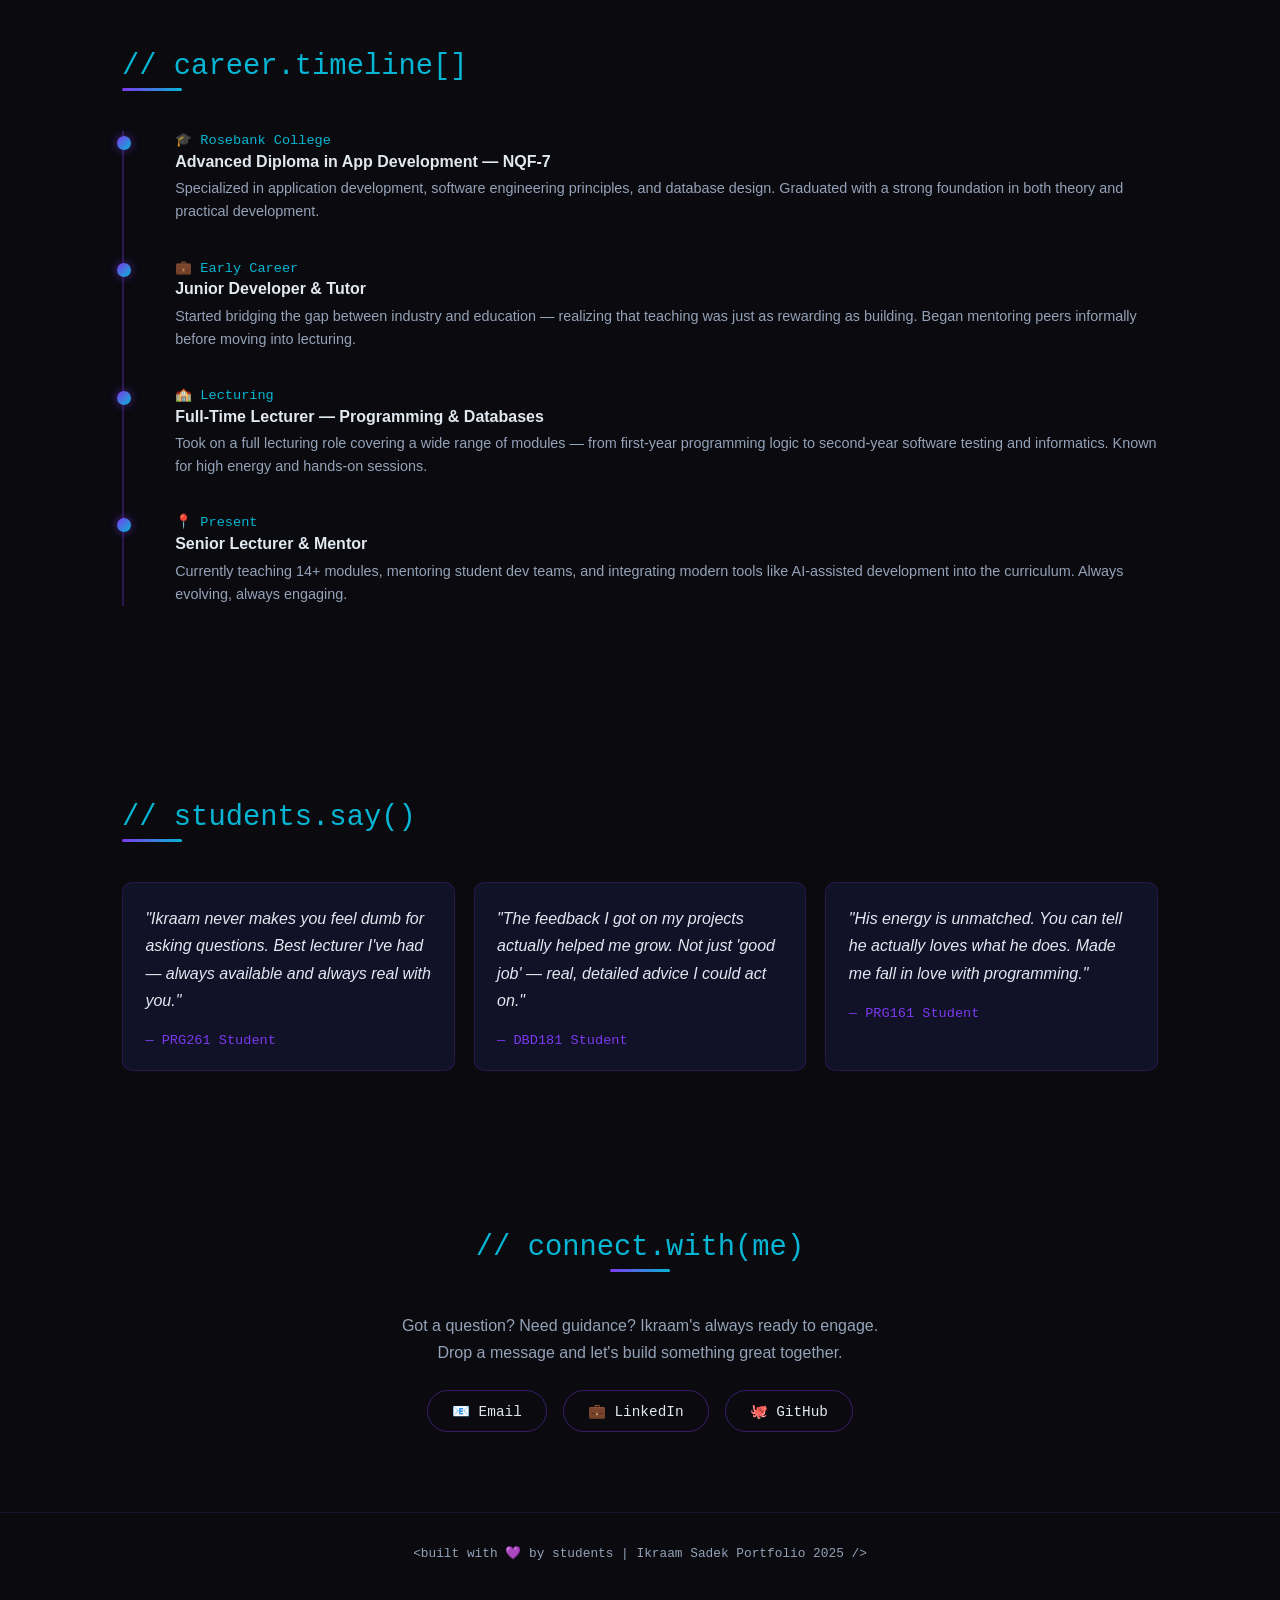
==== commit 30358c85: "commit" ====
--- a/index.html
+++ b/index.html
@@ -36,10 +36,6 @@
   .speech-bubble{
     position:absolute;
     right:-20.5rem;
-
-
-
-
     top:1.2rem;
     width:min(22rem, 38vw);
     max-width:22rem;
@@ -272,12 +268,33 @@
 <section id="hero">
   <div class="avatar-wrap">
     <div class="avatar-glow"></div>
+
+    <div class="speech-bubble" id="heroSpeech" aria-hidden="true">
+      <div class="speech-text">
+        Good day my name is Ikraam Sadek . I'm a lecturer at Belgium Campus itversity.<br/>
+        Here is some more information about me and what i do. Thank you
+      </div>
+    </div>
+
     <svg id="avatar" width="200" height="220" viewBox="0 0 200 220" xmlns="http://www.w3.org/2000/svg">
-      <!-- Body / hoodie -->
-      <rect x="45" y="130" width="110" height="80" rx="18" fill="#3b0764"/>
-      <!-- Hoodie pocket -->
-      <rect x="75" y="168" width="50" height="28" rx="8" fill="#2e0650"/>
-      <!-- Code lines on hoodie -->
+
+
+
+
+
+      <!-- Body / formal blazer -->
+      <rect x="45" y="130" width="110" height="80" rx="18" fill="#121626"/>
+      <!-- Blazer lapels -->
+      <path d="M97 130 L92 210" stroke="#3b0764" stroke-width="6" stroke-linecap="round"/>
+      <path d="M103 130 L108 210" stroke="#3b0764" stroke-width="6" stroke-linecap="round"/>
+      <!-- Chest pocket -->
+      <rect x="78" y="155" width="44" height="22" rx="8" fill="#0f1230"/>
+      <rect x="85" y="160" width="30" height="6" rx="3" fill="#7c3aed" opacity="0.7"/>
+      <!-- Tie -->
+      <path d="M100 168 L90 210 L110 210 Z" fill="#7f1d1d" opacity="0.95"/>
+      <path d="M100 172 L95 210" stroke="#06b6d4" stroke-width="2" opacity="0.6"/>
+
+      <!-- Code lines on blazer (kept) -->
       <rect x="82" y="176" width="20" height="3" rx="2" fill="#7c3aed" opacity="0.7"/>
       <rect x="82" y="183" width="30" height="3" rx="2" fill="#06b6d4" opacity="0.5"/>
       <rect x="82" y="190" width="15" height="3" rx="2" fill="#7c3aed" opacity="0.6"/>
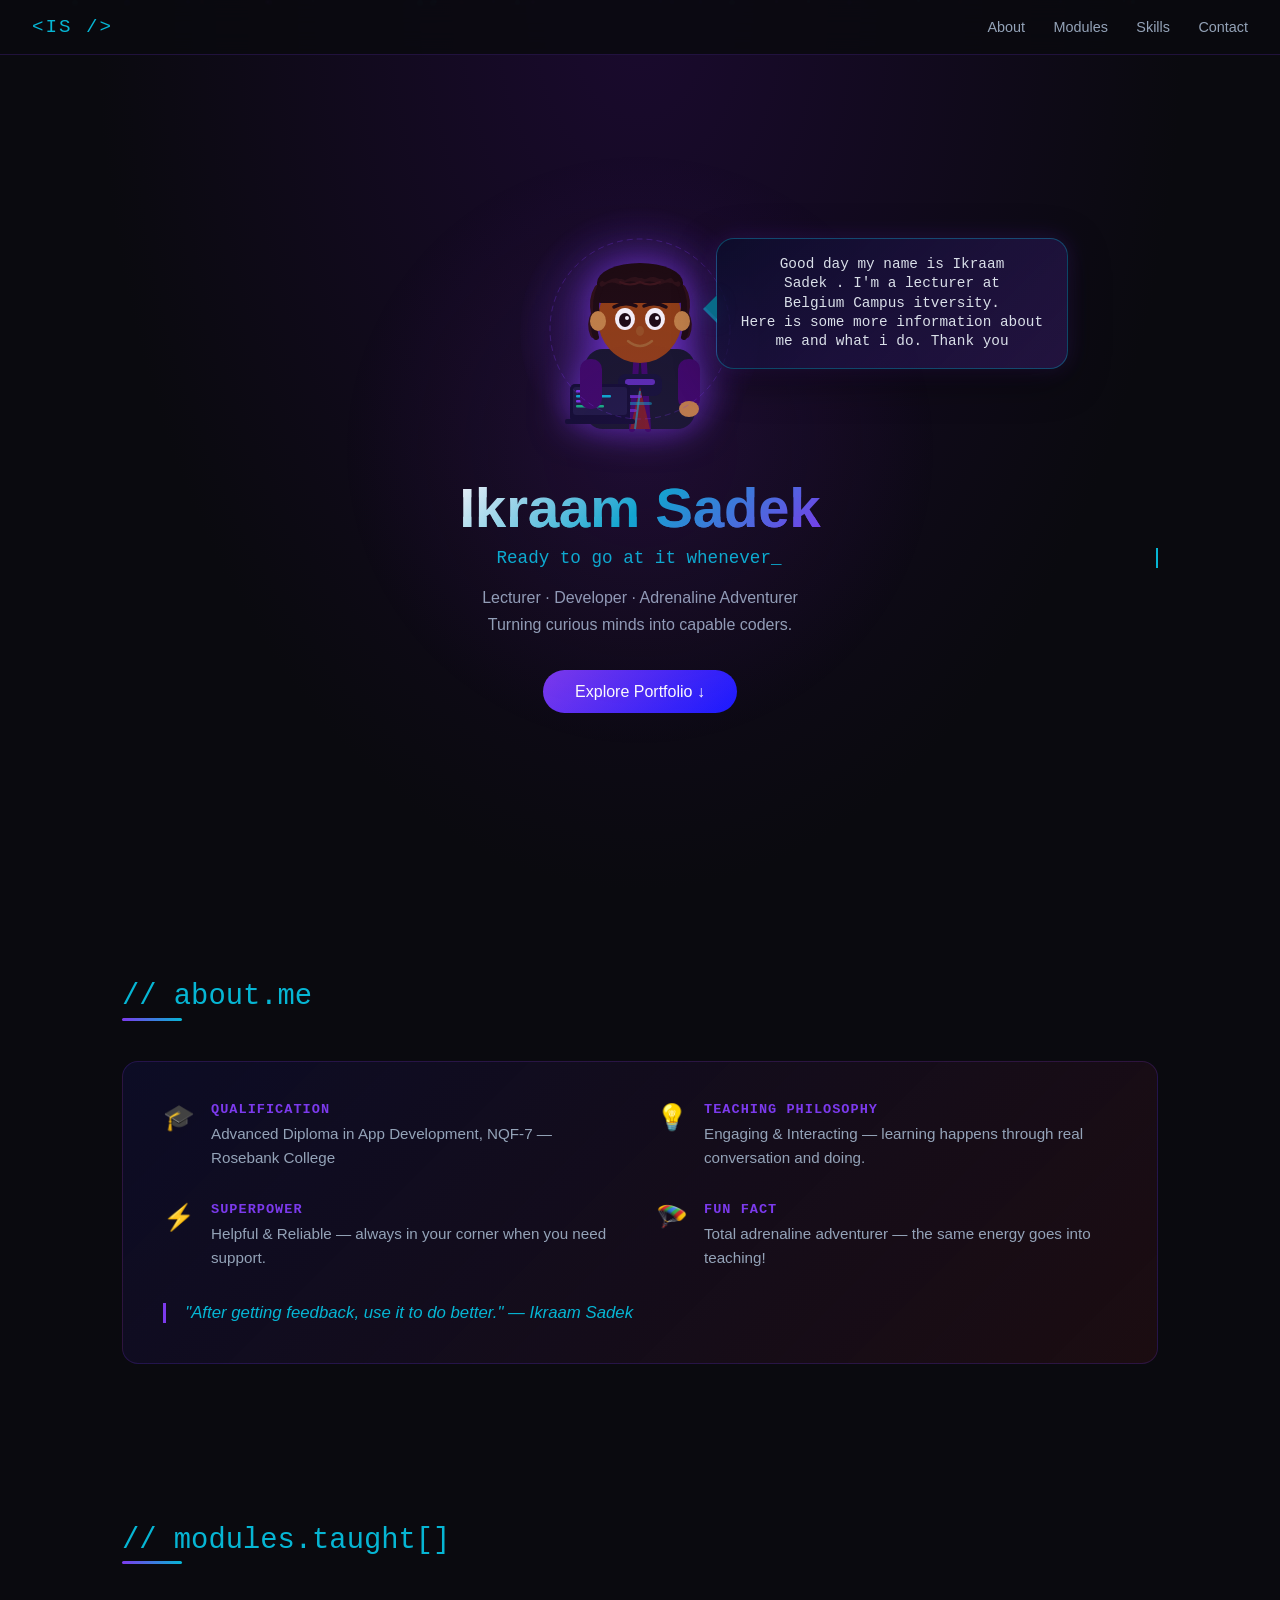
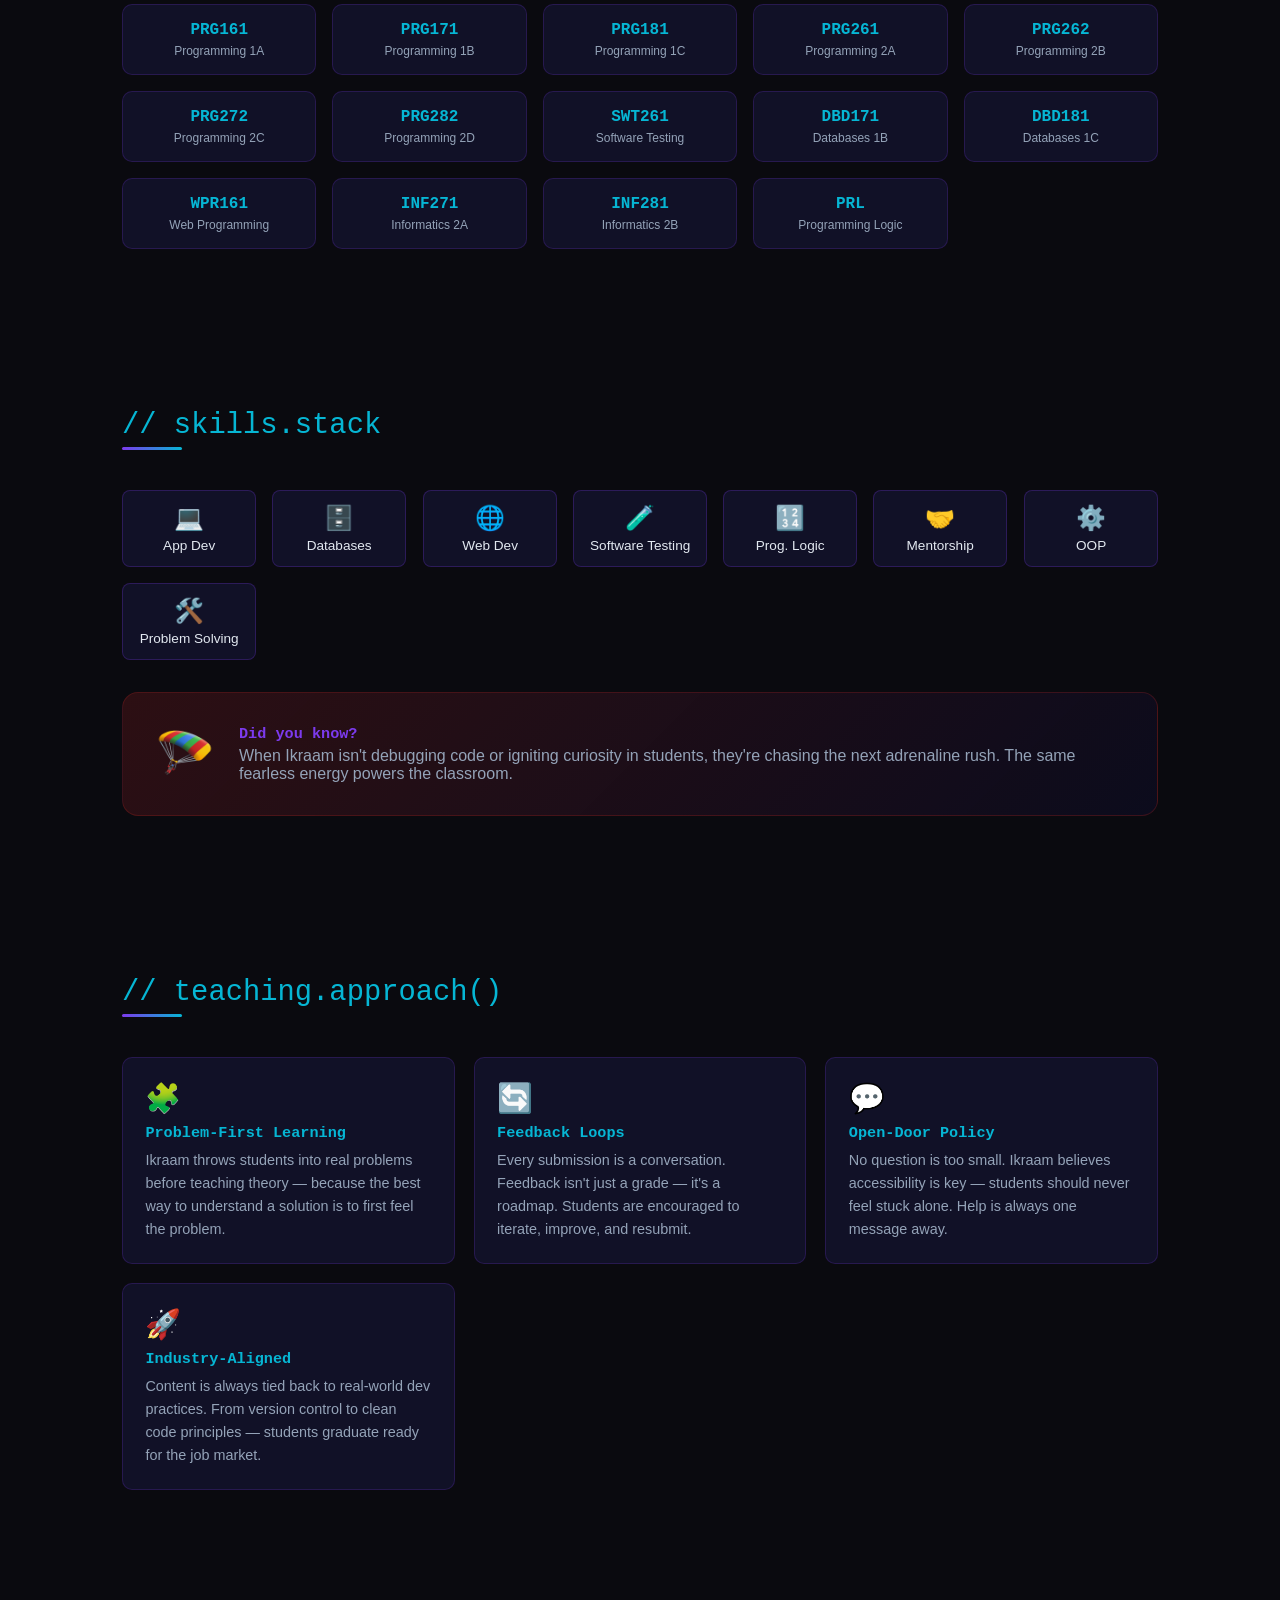
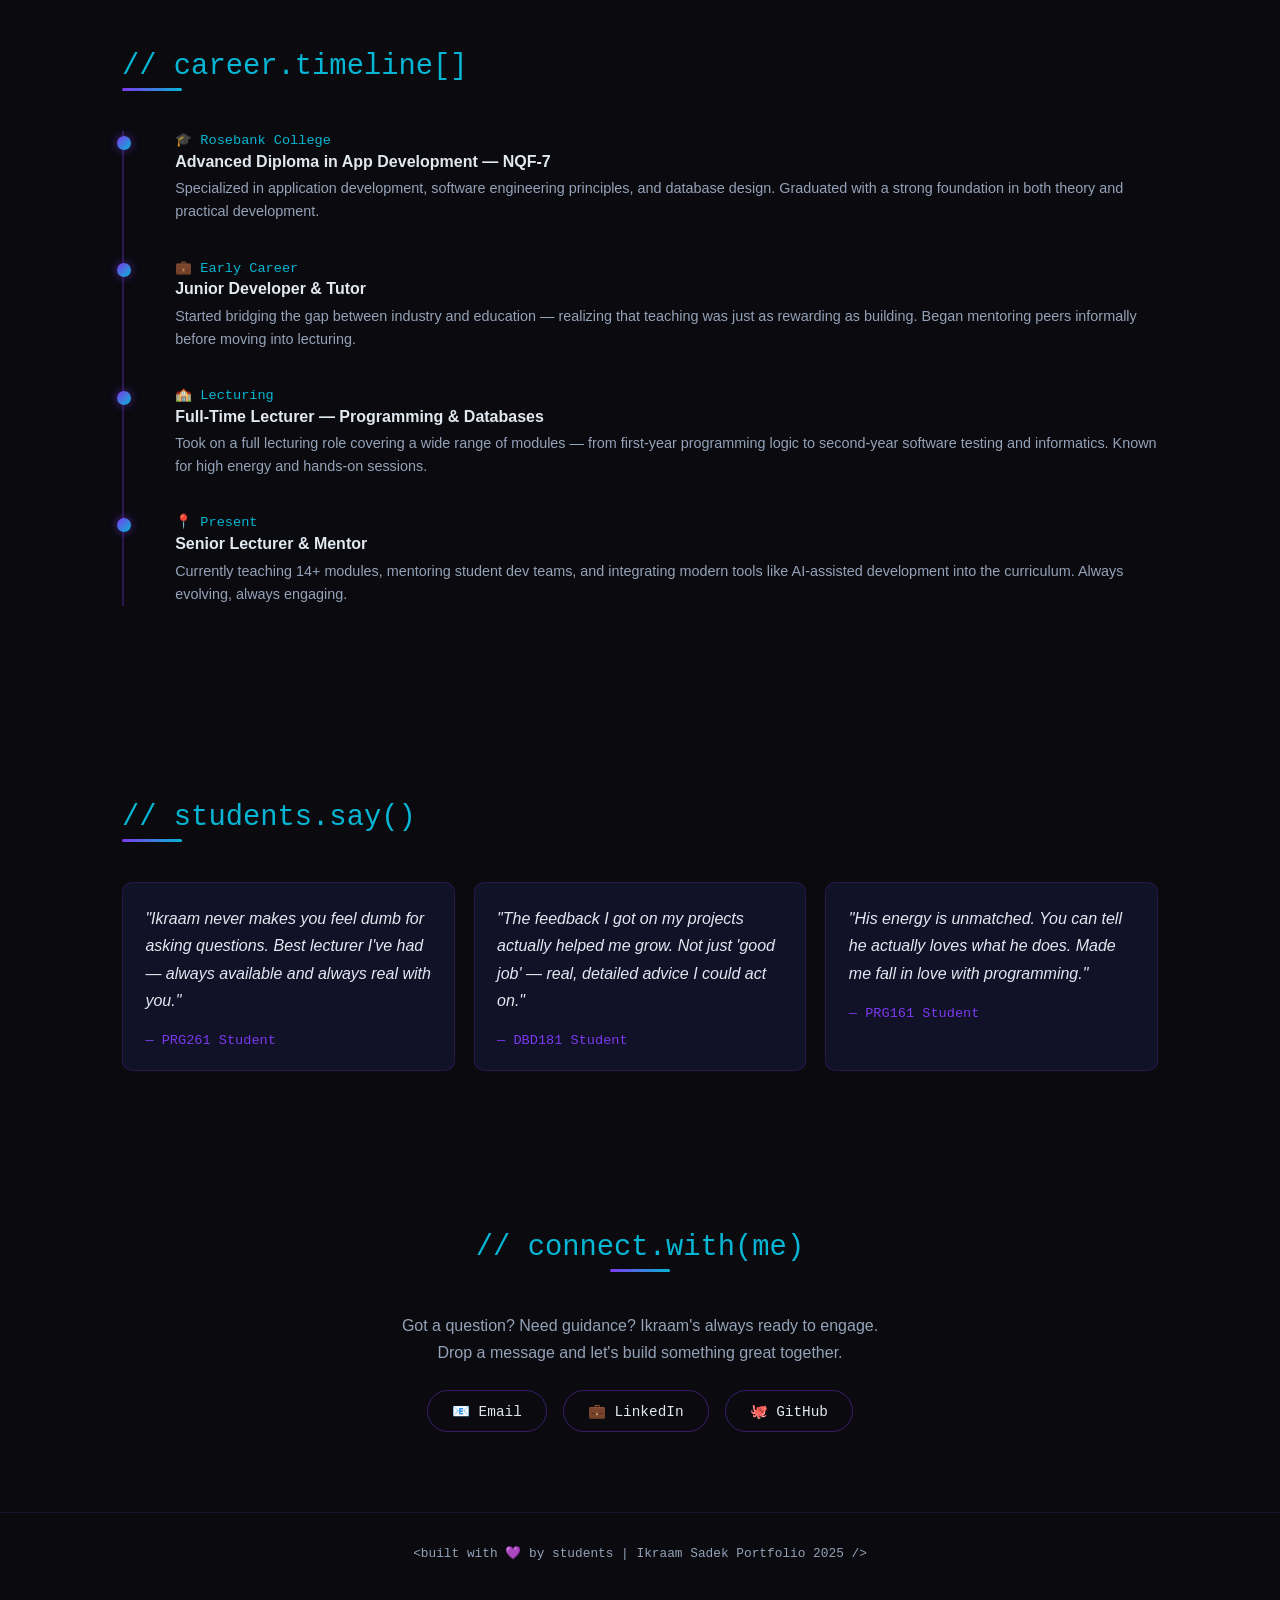
==== commit a0ee1815: "commit" ====
--- a/index.html
+++ b/index.html
@@ -572,7 +572,11 @@
     const pct = window.scrollY / (document.body.scrollHeight - window.innerHeight) * 100;
     bar.style.width = pct + '%';
   });
-
+ // Show hero speech bubble on load
+  const bubble = document.getElementById('heroSpeech');
+  if (bubble) {
+    requestAnimationFrame(() => bubble.classList.add('visible'));
+  }
   // Floating particles
   const container = document.getElementById('particles');
   const colors = ['#7c3aed','#06b6d4','#7f1d1d','#1a1aff'];
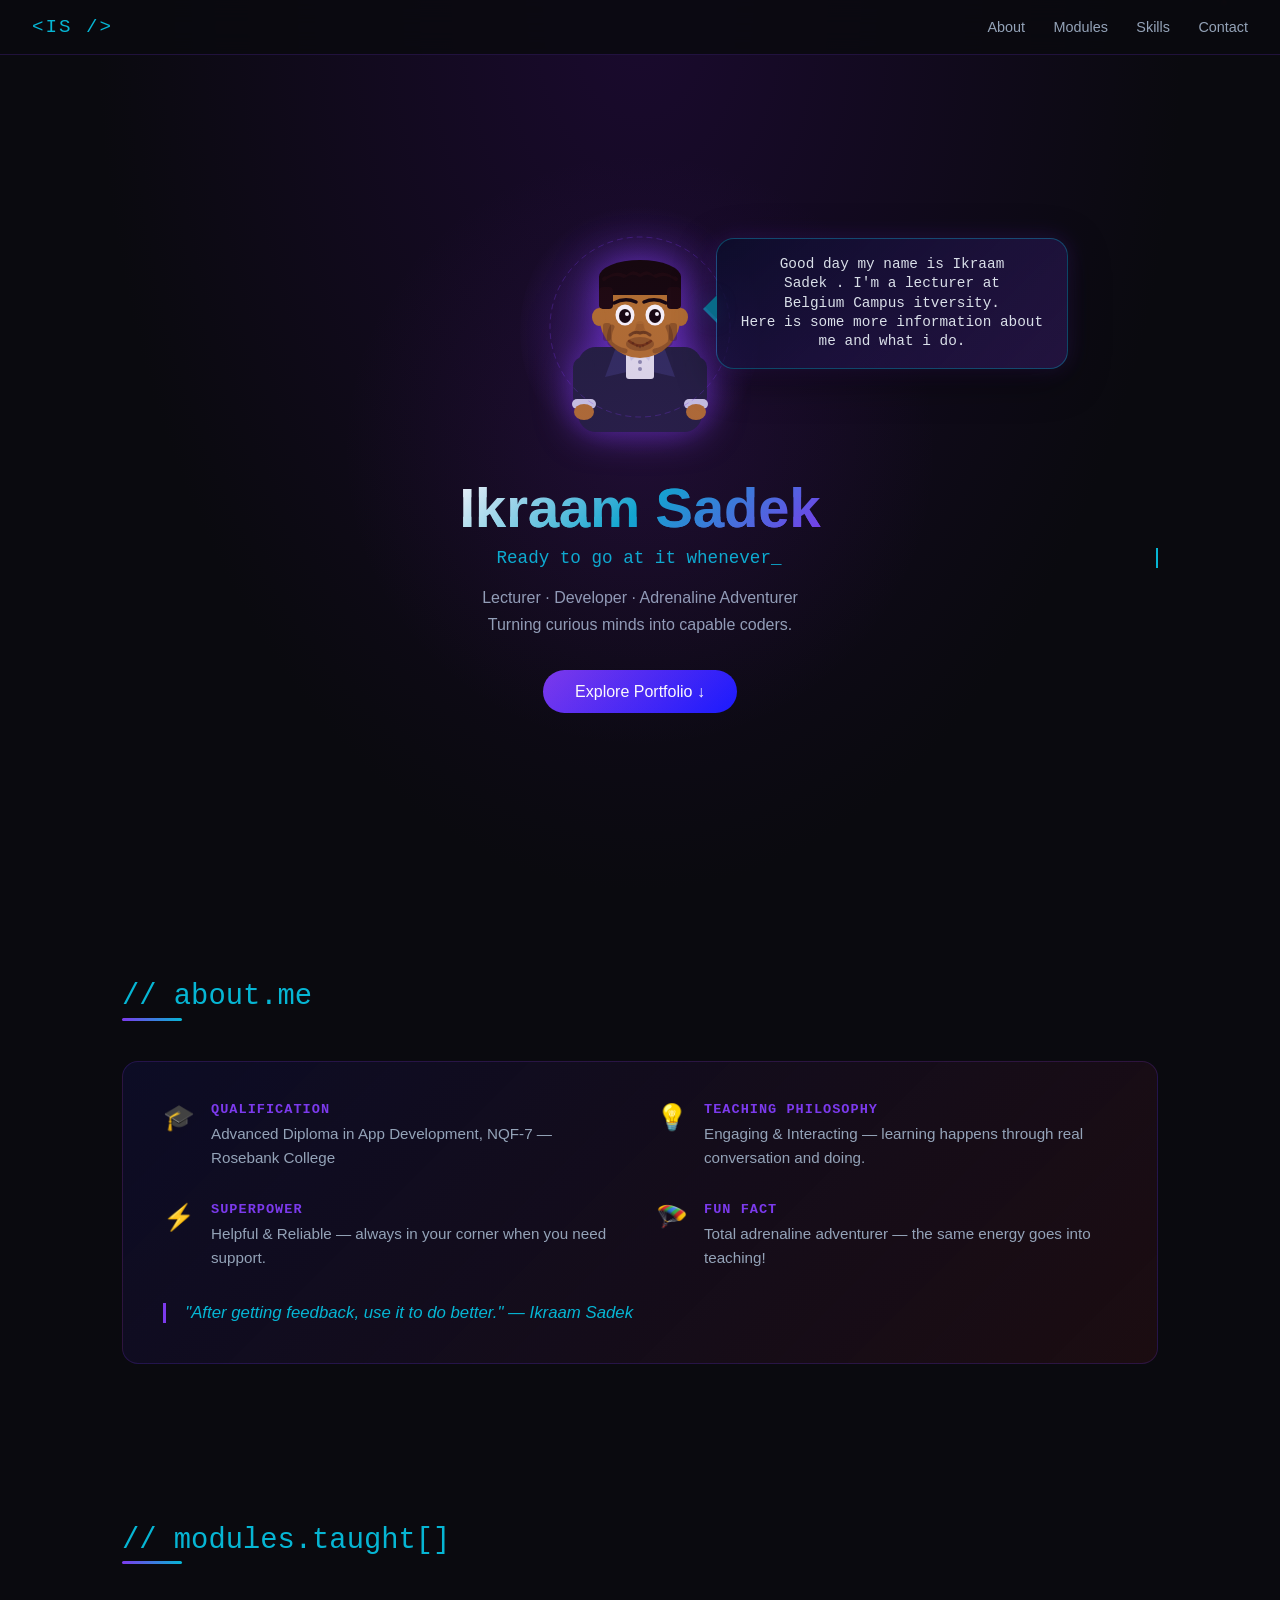
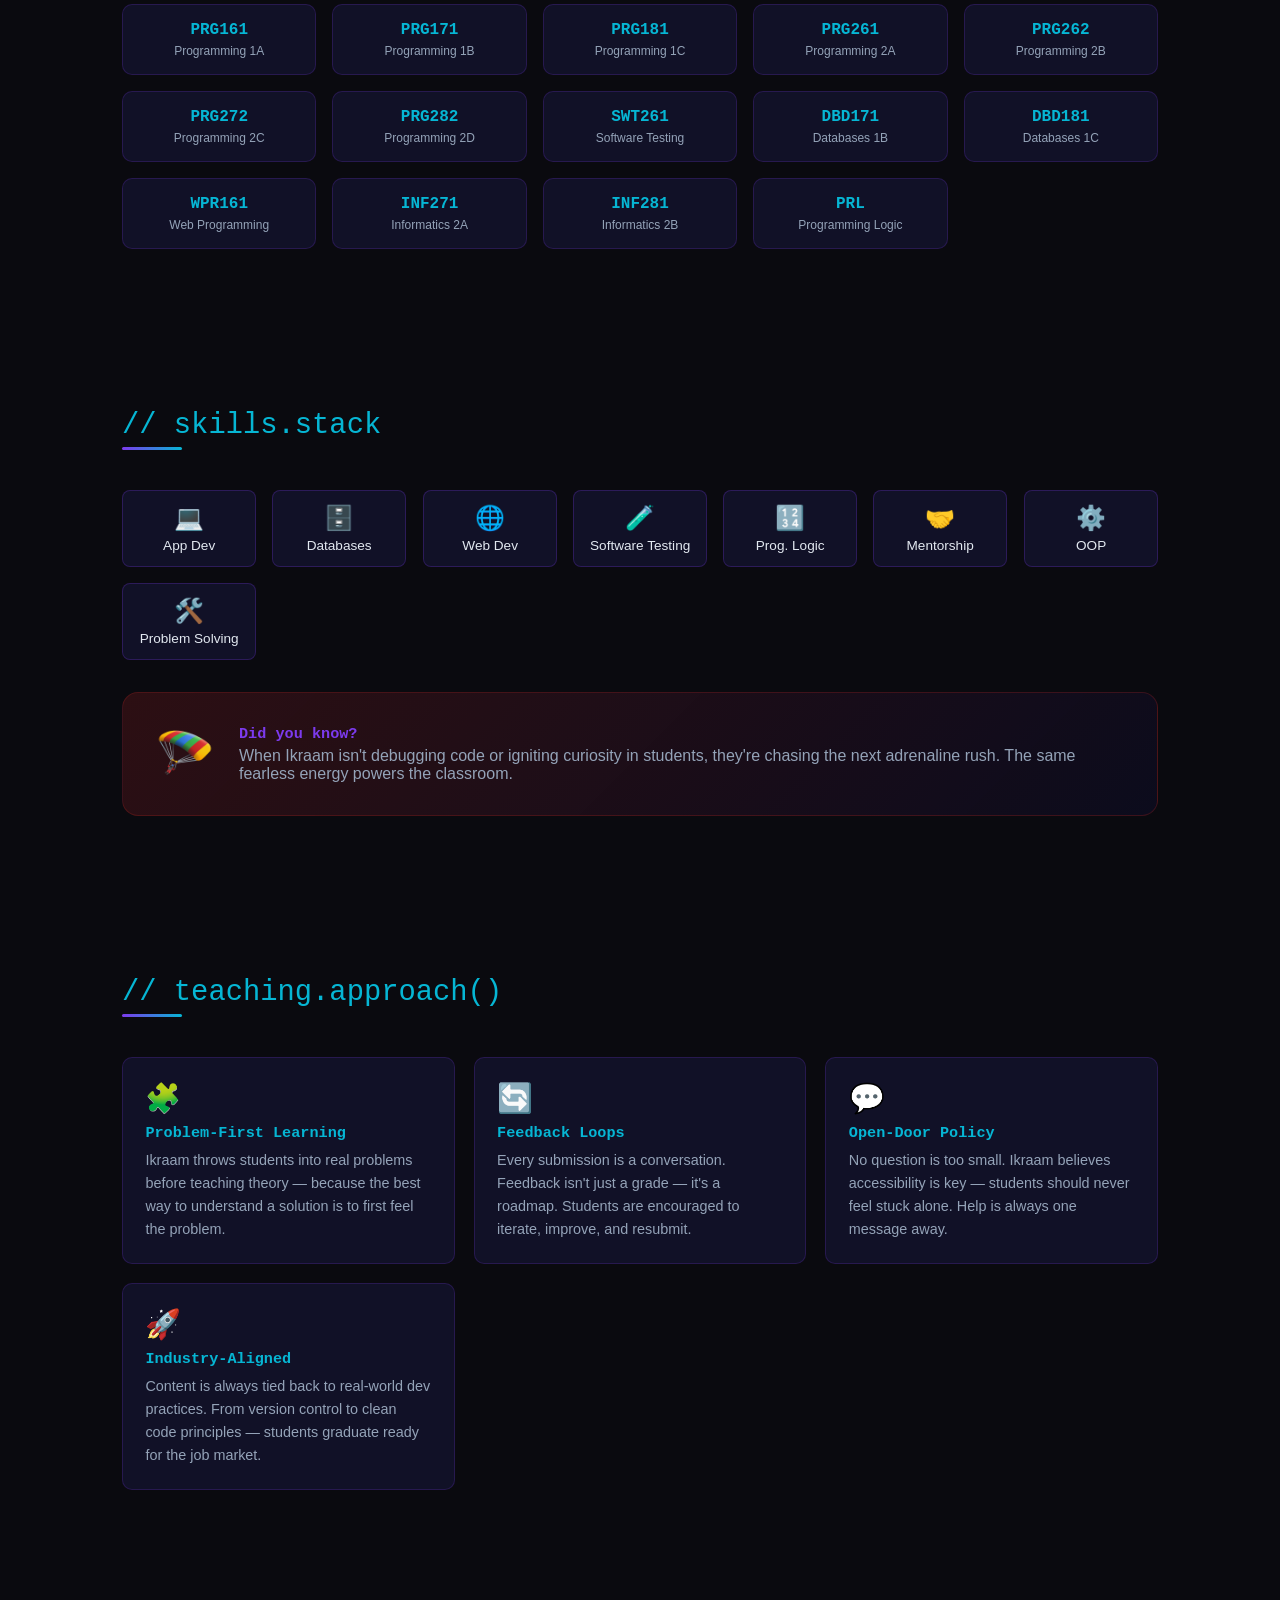
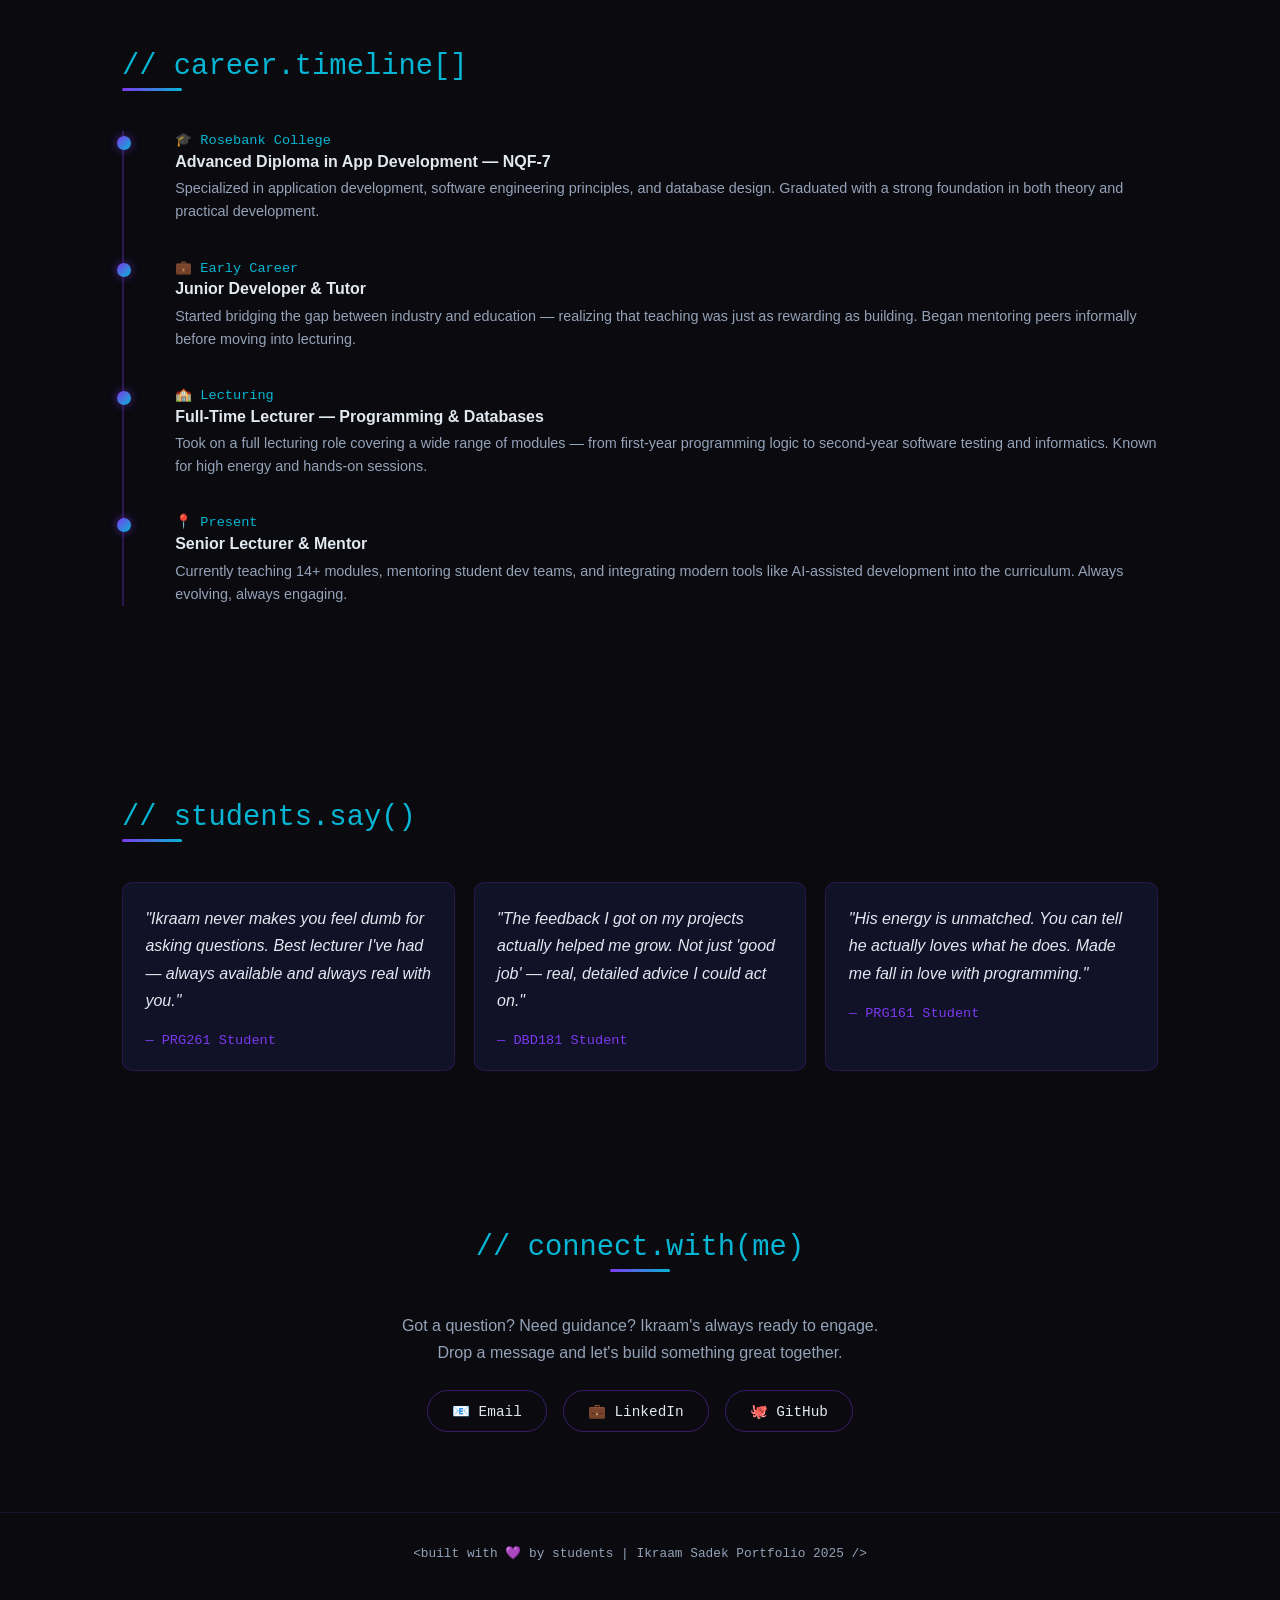
==== commit 5e1ddf9d: "final animation code" ====
--- a/index.html
+++ b/index.html
@@ -29,8 +29,9 @@
   .nav-links a:hover{color:var(--cyan);}
 
   /* HERO */
-  #hero{min-height:100vh;display:flex;align-items:center;justify-content:center;flex-direction:column;text-align:center;padding:6rem 2rem 4rem;background:radial-gradient(ellipse at top,#1a0a2e 0%,var(--black) 70%);}
+  #hero{min-height:100vh;display:flex;align-items:center;justify-content:center;flex-direction:column;text-align:center;padding:6rem 2rem 4rem;background:radial-gradient(ellipse at top,#1a0a2e 0%,var(--black) 70%);position:relative;}
   .avatar-wrap{position:relative;margin-bottom:2rem;}
+  .avatar-glow{position:absolute;inset:-20px;border-radius:50%;background:radial-gradient(circle,rgba(124,58,237,0.4),transparent 70%);animation:pulseGlow 3s ease-in-out infinite;}
 
   /* SPEECH BUBBLE (fixed to avatar, responsive, animated) */
   .speech-bubble{
@@ -130,8 +131,8 @@
     }
   }
 
-  .avatar-glow{position:absolute;inset:-20px;border-radius:50%;background:radial-gradient(circle,rgba(124,58,237,0.4),transparent 70%);animation:pulseGlow 3s ease-in-out infinite;}
   svg#avatar{filter:drop-shadow(0 0 18px rgba(124,58,237,0.7));animation:float 4s ease-in-out infinite;}
+
   @keyframes float{0%,100%{transform:translateY(0);}50%{transform:translateY(-14px);}}
   @keyframes pulseGlow{0%,100%{opacity:0.6;transform:scale(1);}50%{opacity:1;transform:scale(1.08);}}
   @keyframes blink{0%,90%,100%{transform:scaleY(1);}95%{transform:scaleY(0.08);}}
@@ -272,87 +273,81 @@
     <div class="speech-bubble" id="heroSpeech" aria-hidden="true">
       <div class="speech-text">
         Good day my name is Ikraam Sadek . I'm a lecturer at Belgium Campus itversity.<br/>
-        Here is some more information about me and what i do. Thank you
+        Here is some more information about me and what i do.
       </div>
     </div>
 
     <svg id="avatar" width="200" height="220" viewBox="0 0 200 220" xmlns="http://www.w3.org/2000/svg">
 
-
-
-
-
-      <!-- Body / formal blazer -->
-      <rect x="45" y="130" width="110" height="80" rx="18" fill="#121626"/>
-      <!-- Blazer lapels -->
-      <path d="M97 130 L92 210" stroke="#3b0764" stroke-width="6" stroke-linecap="round"/>
-      <path d="M103 130 L108 210" stroke="#3b0764" stroke-width="6" stroke-linecap="round"/>
-      <!-- Chest pocket -->
-      <rect x="78" y="155" width="44" height="22" rx="8" fill="#0f1230"/>
-      <rect x="85" y="160" width="30" height="6" rx="3" fill="#7c3aed" opacity="0.7"/>
-      <!-- Tie -->
-      <path d="M100 168 L90 210 L110 210 Z" fill="#7f1d1d" opacity="0.95"/>
-      <path d="M100 172 L95 210" stroke="#06b6d4" stroke-width="2" opacity="0.6"/>
-
-      <!-- Code lines on blazer (kept) -->
-      <rect x="82" y="176" width="20" height="3" rx="2" fill="#7c3aed" opacity="0.7"/>
-      <rect x="82" y="183" width="30" height="3" rx="2" fill="#06b6d4" opacity="0.5"/>
-      <rect x="82" y="190" width="15" height="3" rx="2" fill="#7c3aed" opacity="0.6"/>
+      <!-- Blazer body -->
+      <rect x="38" y="128" width="124" height="85" rx="18" fill="#1e1e3a"/>
+      <!-- Jacket lapels left -->
+      <polygon points="100,140 76,128 65,158 100,150" fill="#2d2d5a"/>
+      <!-- Jacket lapels right -->
+      <polygon points="100,140 124,128 135,158 100,150" fill="#2d2d5a"/>
+      <!-- Button-up shirt underneath -->
+      <rect x="86" y="128" width="28" height="32" rx="3" fill="#e8e8f0"/>
+      <!-- Shirt buttons -->
+      <circle cx="100" cy="136" r="2" fill="#9090b0"/>
+      <circle cx="100" cy="143" r="2" fill="#9090b0"/>
+      <circle cx="100" cy="150" r="2" fill="#9090b0"/>
+      <!-- Collar points -->
+      <polygon points="100,133 87,128 91,142" fill="#d0d0e8"/>
+      <polygon points="100,133 113,128 109,142" fill="#d0d0e8"/>
       <!-- Neck -->
-      <rect x="87" y="118" width="26" height="20" rx="6" fill="#c68642"/>
+      <rect x="87" y="116" width="26" height="20" rx="6" fill="#b5722a"/>
       <!-- Head -->
-      <ellipse cx="100" cy="100" rx="42" ry="44" fill="#92400e"/>
-      <!-- Wavy Indian-style hair -->
-      <!-- Hair base covering top of head -->
-      <ellipse cx="100" cy="64" rx="43" ry="20" fill="#1a0a0a"/>
-      <rect x="57" y="62" width="86" height="22" rx="4" fill="#1a0a0a"/>
-      <!-- Wavy hair strands flowing over sides -->
-      <path d="M58 70 Q52 80 55 95 Q50 105 54 115" stroke="#2a1010" stroke-width="8" fill="none" stroke-linecap="round"/>
-      <path d="M60 68 Q54 82 57 97 Q52 108 56 118" stroke="#1a0a0a" stroke-width="6" fill="none" stroke-linecap="round"/>
-      <path d="M142 70 Q148 80 145 95 Q150 105 146 115" stroke="#2a1010" stroke-width="8" fill="none" stroke-linecap="round"/>
-      <path d="M140 68 Q146 82 143 97 Q148 108 144 118" stroke="#1a0a0a" stroke-width="6" fill="none" stroke-linecap="round"/>
-      <!-- Wavy top hair texture -->
-      <path d="M62 65 Q70 58 80 63 Q90 57 100 62 Q110 57 120 63 Q130 58 138 65" stroke="#2a1010" stroke-width="5" fill="none" stroke-linecap="round"/>
-      <path d="M65 60 Q75 53 85 58 Q95 52 105 57 Q115 52 125 58 Q133 53 136 60" stroke="#1a0a0a" stroke-width="6" fill="none" stroke-linecap="round"/>
-      <!-- Slight middle parting wave -->
-      <path d="M80 63 Q90 68 100 63 Q110 68 120 63" stroke="#3a1515" stroke-width="2" fill="none" stroke-linecap="round"/>
+      <ellipse cx="100" cy="96" rx="41" ry="43" fill="#b5722a"/>
+      <!-- Short dark hair -->
+      <ellipse cx="100" cy="58" rx="41" ry="17" fill="#110606"/>
+      <rect x="59" y="56" width="82" height="20" rx="3" fill="#110606"/>
+      <rect x="59" y="68" width="14" height="22" rx="4" fill="#1a0808"/>
+      <rect x="127" y="68" width="14" height="22" rx="4" fill="#1a0808"/>
+      <path d="M64 60 Q74 52 84 57 Q92 51 100 56 Q108 51 116 57 Q126 52 136 60" stroke="#1a0808" stroke-width="4" fill="none" stroke-linecap="round"/>
+      <path d="M66 55 Q76 48 86 53 Q93 47 100 52 Q107 47 114 53 Q124 48 134 55" stroke="#110606" stroke-width="5" fill="none" stroke-linecap="round"/>
       <!-- Ears -->
-      <ellipse cx="58" cy="102" rx="8" ry="10" fill="#c68642"/>
-      <ellipse cx="142" cy="102" rx="8" ry="10" fill="#c68642"/>
+      <ellipse cx="59" cy="98" rx="7" ry="9" fill="#b5722a"/>
+      <ellipse cx="141" cy="98" rx="7" ry="9" fill="#b5722a"/>
       <!-- Eyes white -->
-      <ellipse cx="85" cy="100" rx="10" ry="11" fill="white"/>
-      <ellipse cx="115" cy="100" rx="10" ry="11" fill="white"/>
+      <ellipse cx="85" cy="96" rx="9.5" ry="10.5" fill="white"/>
+      <ellipse cx="115" cy="96" rx="9.5" ry="10.5" fill="white"/>
       <!-- Iris -->
-      <ellipse class="eye-l" cx="85" cy="101" rx="6" ry="7" fill="#1a0a0a"/>
-      <ellipse class="eye-r" cx="115" cy="101" rx="6" ry="7" fill="#1a0a0a"/>
+      <ellipse class="eye-l" cx="85" cy="97" rx="6" ry="7" fill="#110606"/>
+      <ellipse class="eye-r" cx="115" cy="97" rx="6" ry="7" fill="#110606"/>
       <!-- Pupil shine -->
-      <circle cx="87" cy="99" r="2" fill="white"/>
-      <circle cx="117" cy="99" r="2" fill="white"/>
-      <!-- Eyebrows (thicker, more defined) -->
-      <path d="M74 88 Q85 82 96 87" stroke="#1a0a0a" stroke-width="3.5" fill="none" stroke-linecap="round"/>
-      <path d="M104 87 Q115 82 126 88" stroke="#1a0a0a" stroke-width="3.5" fill="none" stroke-linecap="round"/>
+      <circle cx="87" cy="95" r="2" fill="white"/>
+      <circle cx="117" cy="95" r="2" fill="white"/>
+      <!-- Eyebrows -->
+      <path d="M74 84 Q85 78 96 83" stroke="#110606" stroke-width="3.5" fill="none" stroke-linecap="round"/>
+      <path d="M104 83 Q115 78 126 84" stroke="#110606" stroke-width="3.5" fill="none" stroke-linecap="round"/>
       <!-- Nose -->
-      <ellipse cx="100" cy="112" rx="4" ry="5" fill="#a0652a" opacity="0.5"/>
+      <path d="M97 105 Q95 112 92 114 Q100 117 108 114 Q105 112 103 105" fill="#8a5018" opacity="0.35"/>
+      <ellipse cx="100" cy="107" rx="4.5" ry="5" fill="#8a5018" opacity="0.2"/>
       <!-- Smile -->
-      <path d="M88 122 Q100 132 112 122" stroke="#a0652a" stroke-width="2.5" fill="none" stroke-linecap="round"/>
-      <!-- Laptop in hands -->
-      <rect x="30" y="165" width="60" height="38" rx="5" fill="#0d0d2b"/>
-      <rect x="33" y="168" width="54" height="28" rx="3" fill="#1a1a3e"/>
-      <!-- Code on laptop screen -->
-      <rect x="36" y="171" width="20" height="2.5" rx="1" fill="#7c3aed"/>
-      <rect x="36" y="176" width="35" height="2.5" rx="1" fill="#06b6d4"/>
-      <rect x="36" y="181" width="15" height="2.5" rx="1" fill="#7c3aed"/>
-      <rect x="36" y="186" width="28" height="2.5" rx="1" fill="#10b981"/>
-      <!-- Laptop base -->
-      <rect x="25" y="200" width="70" height="5" rx="2" fill="#0d0d2b"/>
-      <!-- Arm left -->
-      <rect x="40" y="140" width="22" height="50" rx="10" fill="#3b0764"/>
-      <!-- Arm right -->
-      <rect x="138" y="140" width="22" height="50" rx="10" fill="#3b0764"/>
-      <!-- Right hand slight -->
-      <ellipse cx="149" cy="190" rx="10" ry="8" fill="#c68642"/>
-      <!-- Glow ring around avatar -->
-      <circle cx="100" cy="110" r="90" fill="none" stroke="#7c3aed" stroke-width="1" opacity="0.3" stroke-dasharray="6 4"/>
+      <path d="M89 122 Q100 131 111 122" stroke="#8a4010" stroke-width="2.5" fill="none" stroke-linecap="round"/>
+      <!-- Beard / moustache -->
+      <path d="M90 116 Q95 112 100 114 Q105 112 110 116" stroke="#3a1a08" stroke-width="3" fill="none" stroke-linecap="round" opacity="0.55"/>
+      <ellipse cx="100" cy="125" rx="14" ry="7" fill="#3a1a08" opacity="0.3"/>
+      <path d="M72 108 Q68 116 70 124 Q76 130 85 132" stroke="#3a1a08" stroke-width="5" fill="none" stroke-linecap="round" opacity="0.3"/>
+      <path d="M128 108 Q132 116 130 124 Q124 130 115 132" stroke="#3a1a08" stroke-width="5" fill="none" stroke-linecap="round" opacity="0.3"/>
+      <rect x="63" y="104" width="8" height="18" rx="3" fill="#3a1a08" opacity="0.3"/>
+      <rect x="129" y="104" width="8" height="18" rx="3" fill="#3a1a08" opacity="0.3"/>
+      <circle cx="93" cy="124" r="1.3" fill="#3a1a08" opacity="0.35"/>
+      <circle cx="97" cy="127" r="1.2" fill="#3a1a08" opacity="0.3"/>
+      <circle cx="100" cy="128" r="1.3" fill="#3a1a08" opacity="0.35"/>
+      <circle cx="103" cy="127" r="1.2" fill="#3a1a08" opacity="0.3"/>
+      <circle cx="107" cy="124" r="1.3" fill="#3a1a08" opacity="0.35"/>
+      <!-- Arms -->
+      <rect x="33" y="138" width="22" height="50" rx="10" fill="#1e1e3a"/>
+      <rect x="145" y="138" width="22" height="50" rx="10" fill="#1e1e3a"/>
+      <!-- Shirt cuffs -->
+      <rect x="32" y="180" width="24" height="10" rx="5" fill="#d0d0e8"/>
+      <rect x="144" y="180" width="24" height="10" rx="5" fill="#d0d0e8"/>
+      <!-- Hands -->
+      <ellipse cx="44" cy="193" rx="10" ry="8" fill="#b5722a"/>
+      <ellipse cx="156" cy="193" rx="10" ry="8" fill="#b5722a"/>
+      <!-- Glow ring -->
+      <circle cx="100" cy="108" r="90" fill="none" stroke="#7c3aed" stroke-width="1" opacity="0.3" stroke-dasharray="6 4"/>
     </svg>
   </div>
 
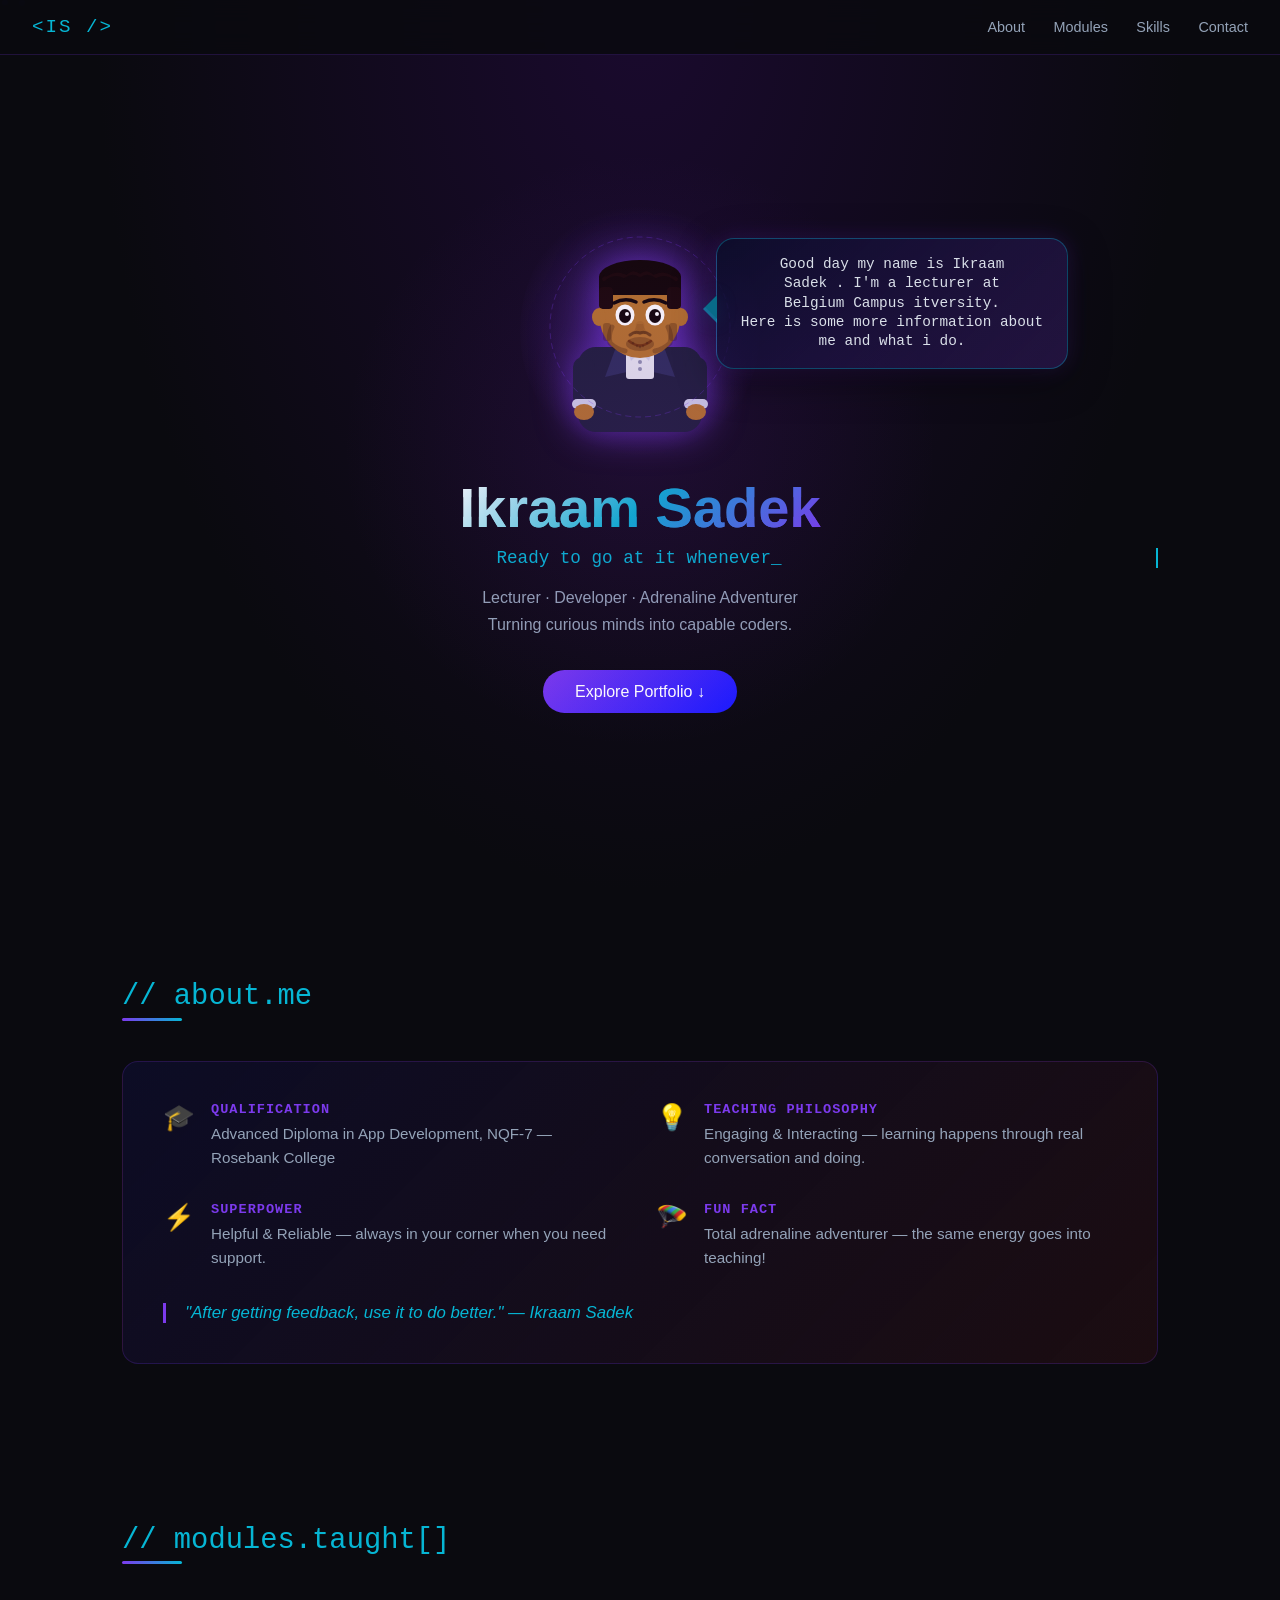
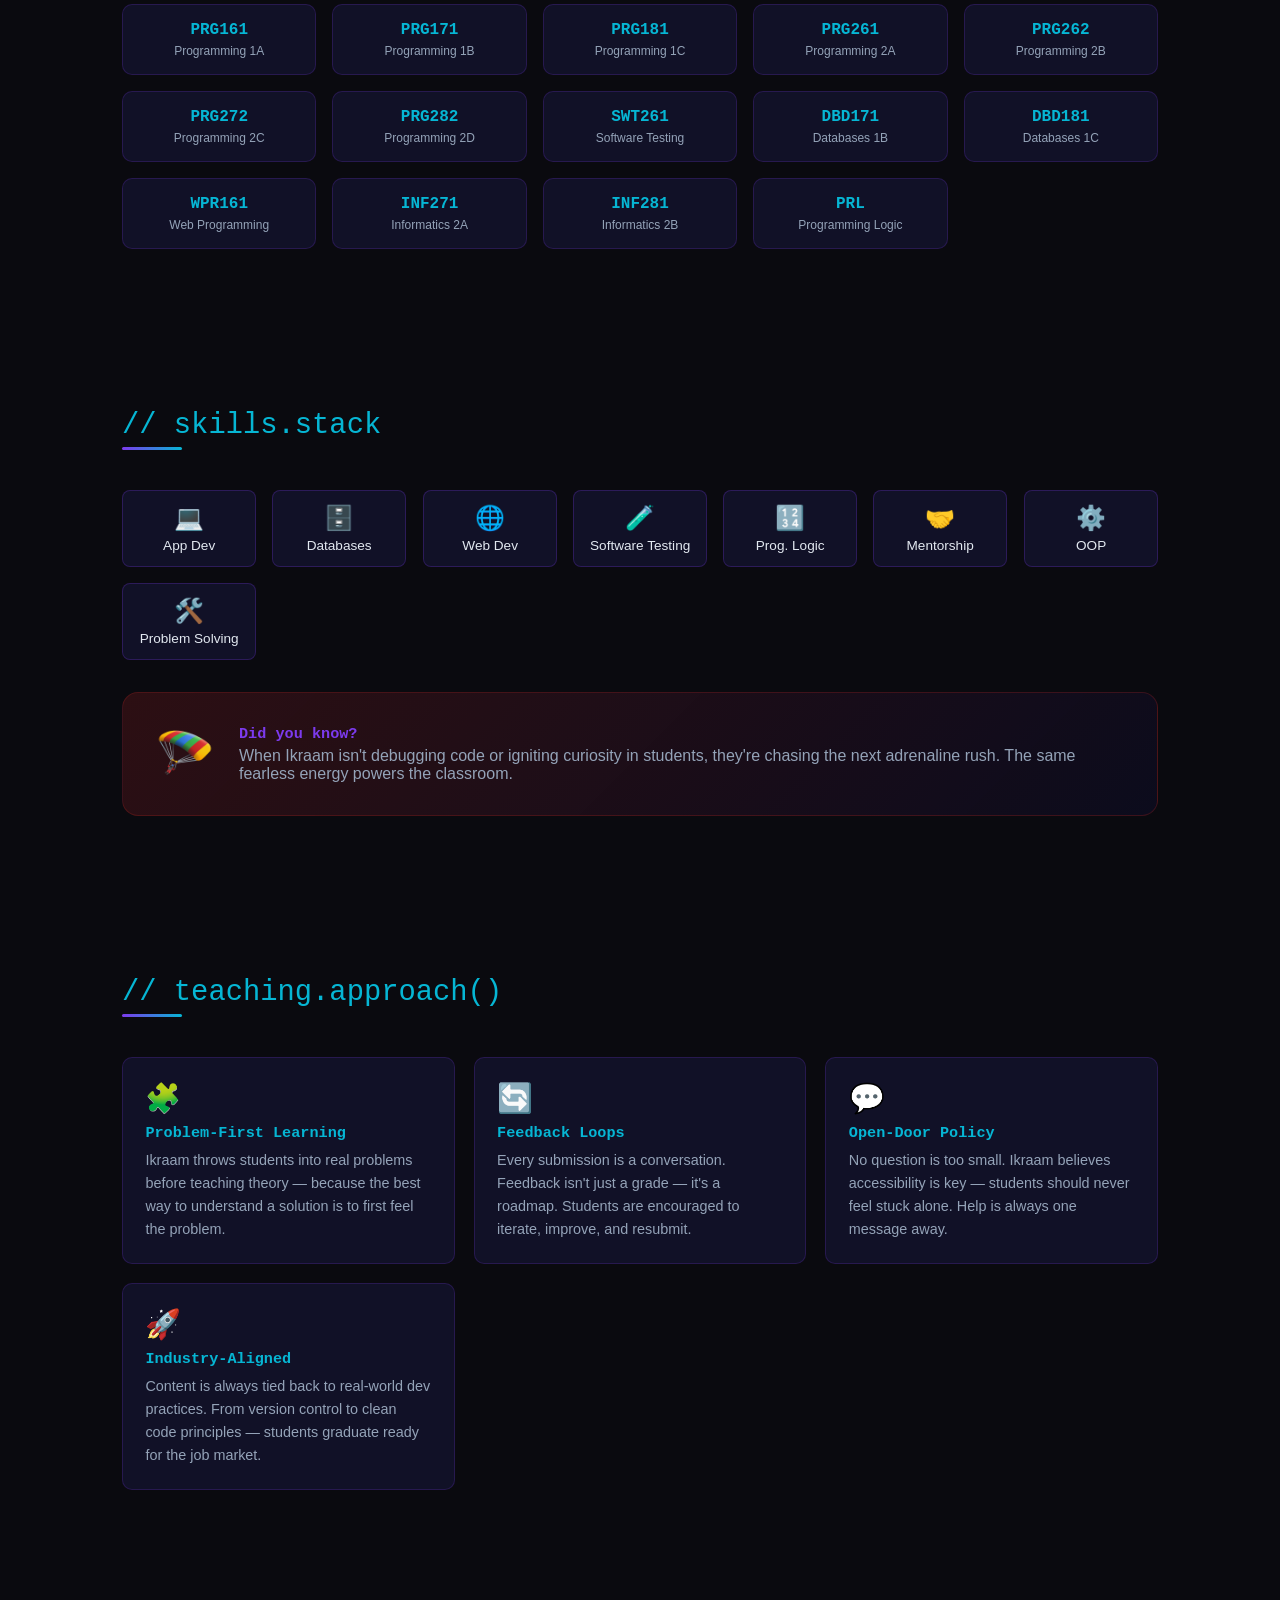
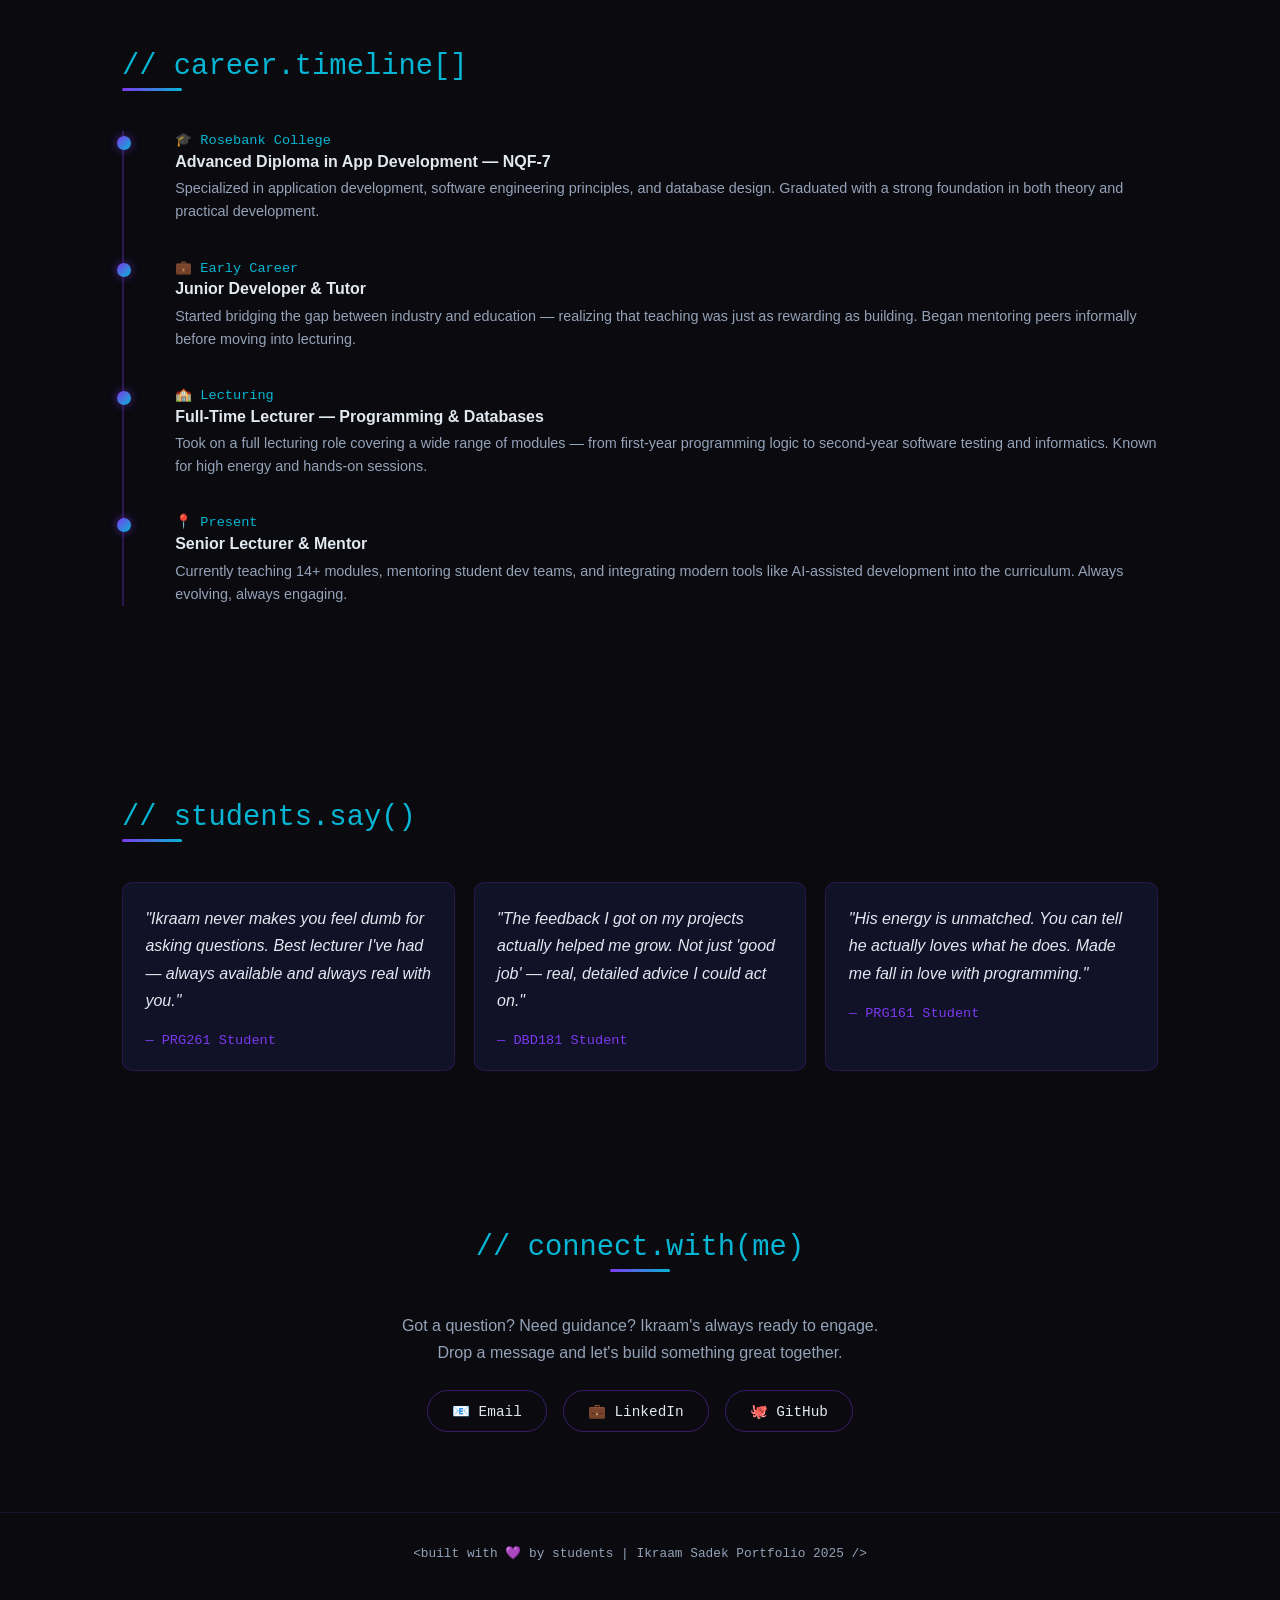
==== commit 85ae393b: "Added style sheet and js script" ====
--- a/index.html
+++ b/index.html
@@ -1,262 +1,19 @@
 <!DOCTYPE html>
 <html lang="en">
 <head>
-<meta charset="UTF-8"/>
-<meta name="viewport" content="width=device-width, initial-scale=1.0"/>
-<title>Ikraam Sadek | Lecturer Portfolio</title>
-<style>
-  :root {
-    --black: #0a0a0f;
-    --navy: #0d0d2b;
-    --blue: #1a1aff;
-    --purple: #6b21a8;
-    --maroon: #7f1d1d;
-    --accent: #7c3aed;
-    --cyan: #06b6d4;
-    --text: #e2e8f0;
-    --muted: #94a3b8;
-    --card: #111127;
-    --glow: 0 0 20px rgba(124,58,237,0.5);
-  }
-  *{margin:0;padding:0;box-sizing:border-box;}
-  html{scroll-behavior:smooth;}
-  body{background:var(--black);color:var(--text);font-family:'Segoe UI',sans-serif;overflow-x:hidden;}
-
-  /* NAV */
-  nav{position:fixed;top:0;width:100%;z-index:100;background:rgba(10,10,15,0.85);backdrop-filter:blur(12px);border-bottom:1px solid rgba(124,58,237,0.2);padding:1rem 2rem;display:flex;justify-content:space-between;align-items:center;}
-  .logo{font-family:monospace;font-size:1.2rem;color:var(--cyan);letter-spacing:2px;}
-  .nav-links a{color:var(--muted);text-decoration:none;margin-left:1.5rem;font-size:0.9rem;transition:color 0.3s;}
-  .nav-links a:hover{color:var(--cyan);}
-
-  /* HERO */
-  #hero{min-height:100vh;display:flex;align-items:center;justify-content:center;flex-direction:column;text-align:center;padding:6rem 2rem 4rem;background:radial-gradient(ellipse at top,#1a0a2e 0%,var(--black) 70%);position:relative;}
-  .avatar-wrap{position:relative;margin-bottom:2rem;}
-  .avatar-glow{position:absolute;inset:-20px;border-radius:50%;background:radial-gradient(circle,rgba(124,58,237,0.4),transparent 70%);animation:pulseGlow 3s ease-in-out infinite;}
-
-  /* SPEECH BUBBLE (fixed to avatar, responsive, animated) */
-  .speech-bubble{
-    position:absolute;
-    right:-20.5rem;
-    top:1.2rem;
-    width:min(22rem, 38vw);
-    max-width:22rem;
-    background:linear-gradient(135deg, rgba(13,13,43,0.95), rgba(124,58,237,0.20));
-    border:1px solid rgba(6,182,212,0.35);
-    border-radius:18px;
-    padding:1rem 1.1rem;
-    box-shadow:0 10px 40px rgba(0,0,0,0.45), 0 0 22px rgba(124,58,237,0.22);
-    color:var(--text);
-    font-family:monospace;
-    opacity:0;
-    transform:translateY(8px) scale(0.98);
-    transition:opacity 0.8s ease, transform 0.8s ease;
-    z-index:5;
-    pointer-events:none;
-  }
-  .speech-bubble.visible{
-    opacity:1;
-    transform:translateY(0) scale(1);
-  }
-  .speech-bubble::after{
-    content:"";
-    position:absolute;
-    left:-14px;
-    top:56px;
-    width:0;
-    height:0;
-    border-top:14px solid transparent;
-    border-bottom:14px solid transparent;
-    border-right:14px solid rgba(6,182,212,0.55);
-    filter:drop-shadow(0 0 10px rgba(6,182,212,0.25));
-  }
-  .speech-bubble::before{
-    content:"";
-    position:absolute;
-    left:-12px;
-    top:56px;
-    width:0;
-    height:0;
-    border-top:12px solid transparent;
-    border-bottom:12px solid transparent;
-    border-right:12px solid rgba(13,13,43,0.98);
-  }
-  .speech-bubble .speech-text{
-    font-size:0.9rem;
-    line-height:1.35;
-    color:rgba(226,232,240,0.96);
-    text-wrap:balance;
-  }
-
-  @media(max-width:900px){
-    .speech-bubble{
-      right:-5.2rem;
-      width:min(20rem, 44vw);
-    }
-  }
-  @media(max-width:600px){
-    .speech-bubble{
-      position:absolute;
-      left:50%;
-      transform:translateX(-50%) translateY(10px) scale(0.98);
-      right:auto;
-      top:6.2rem;
-      width:82vw;
-      max-width:22rem;
-    }
-    .speech-bubble.visible{
-      transform:translateX(-50%) translateY(0) scale(1);
-    }
-    .speech-bubble::after,
-    .speech-bubble::before{
-      left:50%;
-      transform:translateX(-50%);
-      top:-14px;
-      border-right:none;
-      border-top:0;
-      border-bottom:0;
-    }
-    .speech-bubble::after{
-      width:0;height:0;
-      border-left:14px solid transparent;
-      border-right:14px solid transparent;
-      border-top:14px solid rgba(6,182,212,0.55);
-      border-bottom:none;
-    }
-    .speech-bubble::before{
-      width:0;height:0;
-      border-left:12px solid transparent;
-      border-right:12px solid transparent;
-      border-top:12px solid rgba(13,13,43,0.98);
-      border-bottom:none;
-    }
-  }
-
-  svg#avatar{filter:drop-shadow(0 0 18px rgba(124,58,237,0.7));animation:float 4s ease-in-out infinite;}
-
-  @keyframes float{0%,100%{transform:translateY(0);}50%{transform:translateY(-14px);}}
-  @keyframes pulseGlow{0%,100%{opacity:0.6;transform:scale(1);}50%{opacity:1;transform:scale(1.08);}}
-  @keyframes blink{0%,90%,100%{transform:scaleY(1);}95%{transform:scaleY(0.08);}}
-  .eye-l,.eye-r{transform-origin:center;animation:blink 4s ease-in-out infinite;}
-  .eye-r{animation-delay:0.08s;}
-  @keyframes typing{from{width:0;}to{width:100%;}}
-  @keyframes caret{50%{border-color:transparent;}}
-  h1{font-size:clamp(2rem,5vw,3.5rem);font-weight:800;background:linear-gradient(135deg,#fff,var(--cyan),var(--accent));-webkit-background-clip:text;-webkit-text-fill-color:transparent;background-clip:text;margin-bottom:0.5rem;}
-  .tagline{font-family:monospace;font-size:1.1rem;color:var(--cyan);margin-bottom:1rem;overflow:hidden;white-space:nowrap;border-right:2px solid var(--cyan);width:fit-content;margin-inline:auto;animation:typing 2.5s steps(28,end) 0.5s both,caret 0.8s step-end infinite;}
-  .hero-sub{color:var(--muted);max-width:500px;line-height:1.7;margin-bottom:2rem;}
-  .cta-btn{padding:0.8rem 2rem;background:linear-gradient(135deg,var(--accent),var(--blue));border:none;border-radius:50px;color:#fff;font-size:1rem;cursor:pointer;text-decoration:none;transition:transform 0.2s,box-shadow 0.2s;}
-  .cta-btn:hover{transform:scale(1.05);box-shadow:var(--glow);}
-
-  /* SECTIONS */
-  section{padding:5rem 2rem;max-width:1100px;margin:0 auto;}
-  .section-title{font-family:monospace;font-size:1.8rem;color:var(--cyan);margin-bottom:0.3rem;}
-  .section-line{width:60px;height:3px;background:linear-gradient(90deg,var(--accent),var(--cyan));margin-bottom:2.5rem;border-radius:2px;}
-
-  /* ABOUT */
-  #about-wrap{background:linear-gradient(135deg,rgba(13,13,43,0.8),rgba(127,29,29,0.15));border:1px solid rgba(124,58,237,0.2);border-radius:16px;padding:2.5rem;display:grid;grid-template-columns:1fr 1fr;gap:2rem;}
-  .about-item{display:flex;gap:1rem;align-items:flex-start;}
-  .about-icon{font-size:1.6rem;}
-  .about-item h3{color:var(--accent);font-size:0.85rem;font-family:monospace;text-transform:uppercase;letter-spacing:1px;margin-bottom:0.3rem;}
-  .about-item p{color:var(--muted);font-size:0.95rem;line-height:1.6;}
-  .quote-block{grid-column:1/-1;border-left:3px solid var(--accent);padding-left:1.2rem;font-style:italic;color:var(--cyan);font-size:1.05rem;}
-
-  /* MODULES */
-  .modules-grid{display:grid;grid-template-columns:repeat(auto-fill,minmax(160px,1fr));gap:1rem;}
-  .module-card{background:var(--card);border:1px solid rgba(124,58,237,0.2);border-radius:10px;padding:1rem;text-align:center;cursor:default;transition:transform 0.3s,box-shadow 0.3s,border-color 0.3s;position:relative;overflow:hidden;}
-  .module-card::before{content:'';position:absolute;inset:0;background:linear-gradient(135deg,rgba(124,58,237,0.1),rgba(6,182,212,0.05));opacity:0;transition:opacity 0.3s;}
-  .module-card:hover{transform:translateY(-6px);box-shadow:0 8px 30px rgba(124,58,237,0.3);border-color:var(--cyan);}
-  .module-card:hover::before{opacity:1;}
-  .module-code{font-family:monospace;font-size:1rem;font-weight:700;color:var(--cyan);}
-  .module-name{font-size:0.75rem;color:var(--muted);margin-top:0.3rem;}
-
-  /* SKILLS */
-  .skills-grid{display:grid;grid-template-columns:repeat(auto-fill,minmax(130px,1fr));gap:1rem;}
-  .skill-badge{background:var(--card);border:1px solid rgba(124,58,237,0.25);border-radius:8px;padding:0.8rem;text-align:center;font-size:0.85rem;color:var(--text);transition:all 0.3s;}
-  .skill-badge:hover{border-color:var(--cyan);color:var(--cyan);box-shadow:0 0 12px rgba(6,182,212,0.3);}
-  .skill-icon{font-size:1.5rem;margin-bottom:0.4rem;}
-
-  /* SUPERPOWER */
-  .power-card{background:linear-gradient(135deg,rgba(107,33,168,0.2),rgba(127,29,29,0.2));border:1px solid rgba(124,58,237,0.3);border-radius:16px;padding:2rem;text-align:center;}
-  .power-card h3{font-size:1.3rem;color:var(--cyan);margin-bottom:0.5rem;}
-  .power-card p{color:var(--muted);line-height:1.7;}
-
-  /* FUN FACT */
-  .funfact{display:flex;align-items:center;gap:1.5rem;background:linear-gradient(135deg,rgba(127,29,29,0.3),rgba(13,13,43,0.5));border:1px solid rgba(127,29,29,0.4);border-radius:16px;padding:2rem;margin-top:2rem;}
-  .funfact-icon{font-size:3rem;}
-  .funfact h3{color:var(--accent);font-family:monospace;margin-bottom:0.3rem;}
-  .funfact p{color:var(--muted);}
-
-  /* CONTACT */
-  #contact{text-align:center;}
-  .contact-links{display:flex;gap:1rem;justify-content:center;flex-wrap:wrap;margin-top:1.5rem;}
-  .contact-link{padding:0.7rem 1.5rem;border:1px solid rgba(124,58,237,0.4);border-radius:50px;color:var(--text);text-decoration:none;font-size:0.9rem;transition:all 0.3s;font-family:monospace;}
-  .contact-link:hover{background:var(--accent);border-color:var(--accent);box-shadow:var(--glow);}
-
-  /* FOOTER */
-  footer{text-align:center;padding:2rem;color:var(--muted);font-size:0.8rem;border-top:1px solid rgba(124,58,237,0.15);font-family:monospace;}
-
-  /* SCROLL FADE */
-  .fade-in{opacity:0;transform:translateY(30px);transition:opacity 0.7s ease,transform 0.7s ease;}
-  .fade-in.visible{opacity:1;transform:none;}
-
-  /* PARTICLES */
-  #particles{position:fixed;top:0;left:0;width:100%;height:100%;pointer-events:none;z-index:0;overflow:hidden;}
-  .particle{position:absolute;border-radius:50%;animation:drift linear infinite;opacity:0.15;}
-  @keyframes drift{0%{transform:translateY(100vh) rotate(0deg);opacity:0;}10%{opacity:0.15;}90%{opacity:0.1;}100%{transform:translateY(-10vh) rotate(720deg);opacity:0;}}
-
-  /* GLITCH TITLE */
-  h1{position:relative;}
-  h1::before,h1::after{content:attr(data-text);position:absolute;top:0;left:0;width:100%;background:linear-gradient(135deg,#fff,var(--cyan),var(--accent));-webkit-background-clip:text;-webkit-text-fill-color:transparent;background-clip:text;}
-  h1::before{animation:glitch1 4s infinite;clip-path:polygon(0 0,100% 0,100% 35%,0 35%);}
-  h1::after{animation:glitch2 4s infinite;clip-path:polygon(0 65%,100% 65%,100% 100%,0 100%);}
-  @keyframes glitch1{0%,90%,100%{transform:translate(0);}92%{transform:translate(-3px,1px);}94%{transform:translate(3px,-1px);}96%{transform:translate(-2px,2px);}}
-  @keyframes glitch2{0%,90%,100%{transform:translate(0);}92%{transform:translate(3px,-1px);}94%{transform:translate(-3px,1px);}96%{transform:translate(2px,-2px);}}
-
-  /* MODULE CARD RIPPLE */
-  .module-card{overflow:hidden;}
-  .module-card::after{content:'';position:absolute;width:0;height:0;background:rgba(6,182,212,0.2);border-radius:50%;top:50%;left:50%;transform:translate(-50%,-50%);transition:width 0.5s,height 0.5s,opacity 0.5s;opacity:0;}
-  .module-card:hover::after{width:200px;height:200px;opacity:1;}
-
-  /* SKILL BADGE POP */
-  .skill-badge{animation:popIn 0.5s ease both;}
-  @keyframes popIn{0%{transform:scale(0.7);opacity:0;}80%{transform:scale(1.05);}100%{transform:scale(1);opacity:1;}}
-
-  /* NEON BORDER PULSE on about-wrap */
-  #about-wrap{animation:borderPulse 4s ease-in-out infinite;}
-  @keyframes borderPulse{0%,100%{box-shadow:0 0 10px rgba(124,58,237,0.2);}50%{box-shadow:0 0 30px rgba(124,58,237,0.5),0 0 60px rgba(6,182,212,0.2);}}
-
-  /* TIMELINE DOT PING */
-  .tl-dot::after{content:'';position:absolute;inset:-4px;border-radius:50%;border:2px solid var(--cyan);animation:ping 2s ease-out infinite;opacity:0;}
-  @keyframes ping{0%{transform:scale(1);opacity:0.6;}100%{transform:scale(2.2);opacity:0;}}
-
-  /* SCROLL PROGRESS BAR */
-  #progress{position:fixed;top:0;left:0;height:3px;background:linear-gradient(90deg,var(--accent),var(--cyan));z-index:200;width:0%;transition:width 0.1s;}
-
-  /* HERO AURORA BG */
-  #hero::after{content:'';position:absolute;width:600px;height:600px;border-radius:50%;background:radial-gradient(circle,rgba(107,33,168,0.15),transparent 70%);top:50%;left:50%;transform:translate(-50%,-50%);animation:aurora 6s ease-in-out infinite;pointer-events:none;}
-  @keyframes aurora{0%,100%{transform:translate(-50%,-50%) scale(1);}50%{transform:translate(-50%,-50%) scale(1.3);}}
-
-  /* QUOTE SHIMMER */
-  .quote-block{background-size:200% auto;animation:shimmer 4s linear infinite;}
-  @keyframes shimmer{0%{background-position:0% center;}100%{background-position:200% center;}}
-
-  /* SECTION TITLE TYPEWRITER */
-  .section-title{overflow:hidden;white-space:nowrap;}
-  .section-title.typed{animation:typeTitle 0.8s steps(20,end) both;}
-  @keyframes typeTitle{from{width:0;}to{width:100%;}}
-
-  @media(max-width:600px){
-    #about-wrap{grid-template-columns:1fr;}
-    .nav-links{display:none;}
-  }
-</style>
+    <meta charset="UTF-8">
+    <meta name="viewport" content="width=device-width, initial-scale=1.0">
+    <title>Document</title>
+    <link rel="stylesheet" href="style.css">
+    
 </head>
 <body>
 
-<div id="progress"></div>
+    <div id="progress"></div>
 <div id="particles"></div>
 
 <nav>
-  <div class="logo">&lt;IS /&gt;</div>
+  <div class="logo"><a href="#hero" class="logo">&lt;IS /&gt;</a> </div>
   <div class="nav-links">
     <a href="#about">About</a>
     <a href="#modules">Modules</a>
@@ -536,61 +293,34 @@
   <div class="section-line" style="margin-inline:auto;"></div>
   <p style="color:var(--muted);max-width:480px;margin:0 auto 1.5rem;line-height:1.7;">Got a question? Need guidance? Ikraam's always ready to engage. Drop a message and let's build something great together.</p>
   <div class="contact-links">
-    <a href="mailto:ikraam@example.com" class="contact-link">📧 Email</a>
-    <a href="#" class="contact-link">💼 LinkedIn</a>
-    <a href="#" class="contact-link">🐙 GitHub</a>
-  </div>
-</section>
-
-<footer>
-  &lt;built with 💜 by students | Ikraam Sadek Portfolio 2025 /&gt;
-</footer>
-
-<script>
-  // Scroll fade-in
-  const obs = new IntersectionObserver(els => {
-    els.forEach(e => {
-      if(e.isIntersecting) {
-        e.target.classList.add('visible');
-        // Typewriter for section titles
-        e.target.querySelectorAll('.section-title').forEach(t => t.classList.add('typed'));
-        // Stagger skill badges
-        e.target.querySelectorAll('.skill-badge').forEach((b,i) => b.style.animationDelay = (i*0.08)+'s');
-      }
-    });
-  }, {threshold: 0.15});
-  document.querySelectorAll('.fade-in').forEach(el => obs.observe(el));
-
-  // Scroll progress bar
-  const bar = document.getElementById('progress');
-  window.addEventListener('scroll', () => {
-    const pct = window.scrollY / (document.body.scrollHeight - window.innerHeight) * 100;
-    bar.style.width = pct + '%';
-  });
- // Show hero speech bubble on load
-  const bubble = document.getElementById('heroSpeech');
-  if (bubble) {
-    requestAnimationFrame(() => bubble.classList.add('visible'));
-  }
-  // Floating particles
-  const container = document.getElementById('particles');
-  const colors = ['#7c3aed','#06b6d4','#7f1d1d','#1a1aff'];
-  for(let i=0;i<28;i++){
-    const p = document.createElement('div');
-    p.className = 'particle';
-    const sz = Math.random()*4+2;
-    p.style.cssText = `width:${sz}px;height:${sz}px;left:${Math.random()*100}%;background:${colors[Math.floor(Math.random()*colors.length)]};animation-duration:${Math.random()*14+8}s;animation-delay:${Math.random()*8}s;`;
-    container.appendChild(p);
-  }
-
-  // Module card ripple cursor tracking
-  document.querySelectorAll('.module-card').forEach(card => {
-    card.addEventListener('mousemove', e => {
-      const r = card.getBoundingClientRect();
-      card.style.setProperty('--mx', (e.clientX-r.left)+'px');
-      card.style.setProperty('--my', (e.clientY-r.top)+'px');
-    });
-  });
-</script>
+    <a href="#" class="contact-link" id="emailBtn">📧 Email</a>
+    <a href="https://www.linkedin.com/in/your-username" target="_blank" class="contact-link">💼 LinkedIn</a>
+    <a href="https://github.com/Slowmochris420/INL261--Milestone2" target="_blank" class="contact-link">🐙 GitHub</a>
+  </div>
+</section>
+
+<footer>&lt;built with 💜 by students | Ikraam Sadek Portfolio 2025 /&gt;</footer>
+
+<!-- Email Popup -->
+<div id="emailOverlay" style="display:none;position:fixed;inset:0;background:rgba(0,0,0,0.6);backdrop-filter:blur(6px);z-index:999;align-items:center;justify-content:center;">
+  <div style="background:linear-gradient(135deg,#0d0d2b,#111127);border:1px solid rgba(124,58,237,0.4);border-radius:20px;padding:2rem;max-width:380px;width:90%;box-shadow:0 0 40px rgba(124,58,237,0.3);position:relative;animation:popIn 0.3s ease both;">
+    <button id="closePopup" style="position:absolute;top:1rem;right:1rem;background:none;border:none;color:#94a3b8;font-size:1.2rem;cursor:pointer;line-height:1;transition:color 0.2s;">✕</button>
+    <div style="text-align:center;margin-bottom:1.2rem;">
+      <div style="font-size:2.5rem;margin-bottom:0.5rem;">📧</div>
+      <h3 style="color:#e2e8f0;font-family:monospace;font-size:1.1rem;margin-bottom:0.3rem;">Get in Touch</h3>
+      <p style="color:#94a3b8;font-size:0.85rem;">Send Ikraam an email at Belgium Campus</p>
+    </div>
+    <div style="display:flex;align-items:center;gap:0.6rem;background:rgba(10,10,15,0.6);border:1px solid rgba(6,182,212,0.3);border-radius:10px;padding:0.75rem 1rem;">
+      <span id="emailText" style="color:#06b6d4;font-family:monospace;font-size:0.9rem;flex:1;word-break:break-all;">info@belgiumcampus.ac.za</span>
+      <button id="copyBtn" onclick="copyEmail()" style="background:linear-gradient(135deg,#7c3aed,#1a1aff);border:none;border-radius:7px;color:#fff;font-size:0.8rem;font-family:monospace;padding:0.4rem 0.8rem;cursor:pointer;white-space:nowrap;transition:transform 0.2s,box-shadow 0.2s;">Copy</button>
+    </div>
+    <div id="copyFeedback" style="text-align:center;margin-top:0.8rem;font-family:monospace;font-size:0.82rem;color:#06b6d4;height:1.1em;transition:opacity 0.3s;opacity:0;">✓ Copied to clipboard!</div>
+  </div>
+</div>
+
+
+<script src="script.js"></script>
+</body>
+    
 </body>
 </html>
--- a/style.css
+++ b/style.css
@@ -0,0 +1,245 @@
+  :root {
+    --black: #0a0a0f;
+    --navy: #0d0d2b;
+    --blue: #1a1aff;
+    --purple: #6b21a8;
+    --maroon: #7f1d1d;
+    --accent: #7c3aed;
+    --cyan: #06b6d4;
+    --text: #e2e8f0;
+    --muted: #94a3b8;
+    --card: #111127;
+    --glow: 0 0 20px rgba(124,58,237,0.5);
+  }
+  *{margin:0;padding:0;box-sizing:border-box;}
+  html{scroll-behavior:smooth;}
+  body{background:var(--black);color:var(--text);font-family:'Segoe UI',sans-serif;overflow-x:hidden;}
+
+  /* NAV */
+  nav{position:fixed;top:0;width:100%;z-index:100;background:rgba(10,10,15,0.85);backdrop-filter:blur(12px);border-bottom:1px solid rgba(124,58,237,0.2);padding:1rem 2rem;display:flex;justify-content:space-between;align-items:center;}
+  .logo{font-family:monospace;font-size:1.2rem;color:var(--cyan);letter-spacing:2px;text-decoration:none;}
+  .nav-links a{color:var(--muted);text-decoration:none;margin-left:1.5rem;font-size:0.9rem;transition:color 0.3s;}
+  .nav-links a:hover{color:var(--cyan);}
+
+  /* HERO */
+  #hero{min-height:100vh;display:flex;align-items:center;justify-content:center;flex-direction:column;text-align:center;padding:6rem 2rem 4rem;background:radial-gradient(ellipse at top,#1a0a2e 0%,var(--black) 70%);position:relative;}
+  .avatar-wrap{position:relative;margin-bottom:2rem;}
+  .avatar-glow{position:absolute;inset:-20px;border-radius:50%;background:radial-gradient(circle,rgba(124,58,237,0.4),transparent 70%);animation:pulseGlow 3s ease-in-out infinite;}
+
+  /* SPEECH BUBBLE (fixed to avatar, responsive, animated) */
+  .speech-bubble{
+    position:absolute;
+    right:-20.5rem;
+    top:1.2rem;
+    width:min(22rem, 38vw);
+    max-width:22rem;
+    background:linear-gradient(135deg, rgba(13,13,43,0.95), rgba(124,58,237,0.20));
+    border:1px solid rgba(6,182,212,0.35);
+    border-radius:18px;
+    padding:1rem 1.1rem;
+    box-shadow:0 10px 40px rgba(0,0,0,0.45), 0 0 22px rgba(124,58,237,0.22);
+    color:var(--text);
+    font-family:monospace;
+    opacity:0;
+    transform:translateY(8px) scale(0.98);
+    transition:opacity 0.8s ease, transform 0.8s ease;
+    z-index:5;
+    pointer-events:none;
+  }
+  .speech-bubble.visible{
+    opacity:1;
+    transform:translateY(0) scale(1);
+  }
+  .speech-bubble::after{
+    content:"";
+    position:absolute;
+    left:-14px;
+    top:56px;
+    width:0;
+    height:0;
+    border-top:14px solid transparent;
+    border-bottom:14px solid transparent;
+    border-right:14px solid rgba(6,182,212,0.55);
+    filter:drop-shadow(0 0 10px rgba(6,182,212,0.25));
+  }
+  .speech-bubble::before{
+    content:"";
+    position:absolute;
+    left:-12px;
+    top:56px;
+    width:0;
+    height:0;
+    border-top:12px solid transparent;
+    border-bottom:12px solid transparent;
+    border-right:12px solid rgba(13,13,43,0.98);
+  }
+  .speech-bubble .speech-text{
+    font-size:0.9rem;
+    line-height:1.35;
+    color:rgba(226,232,240,0.96);
+    text-wrap:balance;
+  }
+
+  @media(max-width:900px){
+    .speech-bubble{
+      right:-5.2rem;
+      width:min(20rem, 44vw);
+    }
+  }
+  @media(max-width:600px){
+    .speech-bubble{
+      position:absolute;
+      left:50%;
+      transform:translateX(-50%) translateY(10px) scale(0.98);
+      right:auto;
+      top:6.2rem;
+      width:82vw;
+      max-width:22rem;
+    }
+    .speech-bubble.visible{
+      transform:translateX(-50%) translateY(0) scale(1);
+    }
+    .speech-bubble::after,
+    .speech-bubble::before{
+      left:50%;
+      transform:translateX(-50%);
+      top:-14px;
+      border-right:none;
+      border-top:0;
+      border-bottom:0;
+    }
+    .speech-bubble::after{
+      width:0;height:0;
+      border-left:14px solid transparent;
+      border-right:14px solid transparent;
+      border-top:14px solid rgba(6,182,212,0.55);
+      border-bottom:none;
+    }
+    .speech-bubble::before{
+      width:0;height:0;
+      border-left:12px solid transparent;
+      border-right:12px solid transparent;
+      border-top:12px solid rgba(13,13,43,0.98);
+      border-bottom:none;
+    }
+  }
+
+  svg#avatar{filter:drop-shadow(0 0 18px rgba(124,58,237,0.7));animation:float 4s ease-in-out infinite;}
+
+  @keyframes float{0%,100%{transform:translateY(0);}50%{transform:translateY(-14px);}}
+  @keyframes pulseGlow{0%,100%{opacity:0.6;transform:scale(1);}50%{opacity:1;transform:scale(1.08);}}
+  @keyframes blink{0%,90%,100%{transform:scaleY(1);}95%{transform:scaleY(0.08);}}
+  .eye-l,.eye-r{transform-origin:center;animation:blink 4s ease-in-out infinite;}
+  .eye-r{animation-delay:0.08s;}
+  @keyframes typing{from{width:0;}to{width:100%;}}
+  @keyframes caret{50%{border-color:transparent;}}
+  h1{font-size:clamp(2rem,5vw,3.5rem);font-weight:800;background:linear-gradient(135deg,#fff,var(--cyan),var(--accent));-webkit-background-clip:text;-webkit-text-fill-color:transparent;background-clip:text;margin-bottom:0.5rem;}
+  .tagline{font-family:monospace;font-size:1.1rem;color:var(--cyan);margin-bottom:1rem;overflow:hidden;white-space:nowrap;border-right:2px solid var(--cyan);width:fit-content;margin-inline:auto;animation:typing 2.5s steps(28,end) 0.5s both,caret 0.8s step-end infinite;}
+  .hero-sub{color:var(--muted);max-width:500px;line-height:1.7;margin-bottom:2rem;}
+  .cta-btn{padding:0.8rem 2rem;background:linear-gradient(135deg,var(--accent),var(--blue));border:none;border-radius:50px;color:#fff;font-size:1rem;cursor:pointer;text-decoration:none;transition:transform 0.2s,box-shadow 0.2s;}
+  .cta-btn:hover{transform:scale(1.05);box-shadow:var(--glow);}
+
+  /* SECTIONS */
+  section{padding:5rem 2rem;max-width:1100px;margin:0 auto;}
+  .section-title{font-family:monospace;font-size:1.8rem;color:var(--cyan);margin-bottom:0.3rem;}
+  .section-line{width:60px;height:3px;background:linear-gradient(90deg,var(--accent),var(--cyan));margin-bottom:2.5rem;border-radius:2px;}
+
+  /* ABOUT */
+  #about-wrap{background:linear-gradient(135deg,rgba(13,13,43,0.8),rgba(127,29,29,0.15));border:1px solid rgba(124,58,237,0.2);border-radius:16px;padding:2.5rem;display:grid;grid-template-columns:1fr 1fr;gap:2rem;}
+  .about-item{display:flex;gap:1rem;align-items:flex-start;}
+  .about-icon{font-size:1.6rem;}
+  .about-item h3{color:var(--accent);font-size:0.85rem;font-family:monospace;text-transform:uppercase;letter-spacing:1px;margin-bottom:0.3rem;}
+  .about-item p{color:var(--muted);font-size:0.95rem;line-height:1.6;}
+  .quote-block{grid-column:1/-1;border-left:3px solid var(--accent);padding-left:1.2rem;font-style:italic;color:var(--cyan);font-size:1.05rem;}
+
+  /* MODULES */
+  .modules-grid{display:grid;grid-template-columns:repeat(auto-fill,minmax(160px,1fr));gap:1rem;}
+  .module-card{background:var(--card);border:1px solid rgba(124,58,237,0.2);border-radius:10px;padding:1rem;text-align:center;cursor:default;transition:transform 0.3s,box-shadow 0.3s,border-color 0.3s;position:relative;overflow:hidden;}
+  .module-card::before{content:'';position:absolute;inset:0;background:linear-gradient(135deg,rgba(124,58,237,0.1),rgba(6,182,212,0.05));opacity:0;transition:opacity 0.3s;}
+  .module-card:hover{transform:translateY(-6px);box-shadow:0 8px 30px rgba(124,58,237,0.3);border-color:var(--cyan);}
+  .module-card:hover::before{opacity:1;}
+  .module-code{font-family:monospace;font-size:1rem;font-weight:700;color:var(--cyan);}
+  .module-name{font-size:0.75rem;color:var(--muted);margin-top:0.3rem;}
+
+  /* SKILLS */
+  .skills-grid{display:grid;grid-template-columns:repeat(auto-fill,minmax(130px,1fr));gap:1rem;}
+  .skill-badge{background:var(--card);border:1px solid rgba(124,58,237,0.25);border-radius:8px;padding:0.8rem;text-align:center;font-size:0.85rem;color:var(--text);transition:all 0.3s;}
+  .skill-badge:hover{border-color:var(--cyan);color:var(--cyan);box-shadow:0 0 12px rgba(6,182,212,0.3);}
+  .skill-icon{font-size:1.5rem;margin-bottom:0.4rem;}
+
+  /* SUPERPOWER */
+  .power-card{background:linear-gradient(135deg,rgba(107,33,168,0.2),rgba(127,29,29,0.2));border:1px solid rgba(124,58,237,0.3);border-radius:16px;padding:2rem;text-align:center;}
+  .power-card h3{font-size:1.3rem;color:var(--cyan);margin-bottom:0.5rem;}
+  .power-card p{color:var(--muted);line-height:1.7;}
+
+  /* FUN FACT */
+  .funfact{display:flex;align-items:center;gap:1.5rem;background:linear-gradient(135deg,rgba(127,29,29,0.3),rgba(13,13,43,0.5));border:1px solid rgba(127,29,29,0.4);border-radius:16px;padding:2rem;margin-top:2rem;}
+  .funfact-icon{font-size:3rem;}
+  .funfact h3{color:var(--accent);font-family:monospace;margin-bottom:0.3rem;}
+  .funfact p{color:var(--muted);}
+
+  /* CONTACT */
+  #contact{text-align:center;}
+  .contact-links{display:flex;gap:1rem;justify-content:center;flex-wrap:wrap;margin-top:1.5rem;}
+  .contact-link{padding:0.7rem 1.5rem;border:1px solid rgba(124,58,237,0.4);border-radius:50px;color:var(--text);text-decoration:none;font-size:0.9rem;transition:all 0.3s;font-family:monospace;}
+  .contact-link:hover{background:var(--accent);border-color:var(--accent);box-shadow:var(--glow);}
+
+  /* FOOTER */
+  footer{text-align:center;padding:2rem;color:var(--muted);font-size:0.8rem;border-top:1px solid rgba(124,58,237,0.15);font-family:monospace;}
+
+  /* SCROLL FADE */
+  .fade-in{opacity:0;transform:translateY(30px);transition:opacity 0.7s ease,transform 0.7s ease;}
+  .fade-in.visible{opacity:1;transform:none;}
+
+  /* PARTICLES */
+  #particles{position:fixed;top:0;left:0;width:100%;height:100%;pointer-events:none;z-index:0;overflow:hidden;}
+  .particle{position:absolute;border-radius:50%;animation:drift linear infinite;opacity:0.15;}
+  @keyframes drift{0%{transform:translateY(100vh) rotate(0deg);opacity:0;}10%{opacity:0.15;}90%{opacity:0.1;}100%{transform:translateY(-10vh) rotate(720deg);opacity:0;}}
+
+  /* GLITCH TITLE */
+  h1{position:relative;}
+  h1::before,h1::after{content:attr(data-text);position:absolute;top:0;left:0;width:100%;background:linear-gradient(135deg,#fff,var(--cyan),var(--accent));-webkit-background-clip:text;-webkit-text-fill-color:transparent;background-clip:text;}
+  h1::before{animation:glitch1 4s infinite;clip-path:polygon(0 0,100% 0,100% 35%,0 35%);}
+  h1::after{animation:glitch2 4s infinite;clip-path:polygon(0 65%,100% 65%,100% 100%,0 100%);}
+  @keyframes glitch1{0%,90%,100%{transform:translate(0);}92%{transform:translate(-3px,1px);}94%{transform:translate(3px,-1px);}96%{transform:translate(-2px,2px);}}
+  @keyframes glitch2{0%,90%,100%{transform:translate(0);}92%{transform:translate(3px,-1px);}94%{transform:translate(-3px,1px);}96%{transform:translate(2px,-2px);}}
+
+  /* MODULE CARD RIPPLE */
+  .module-card{overflow:hidden;}
+  .module-card::after{content:'';position:absolute;width:0;height:0;background:rgba(6,182,212,0.2);border-radius:50%;top:50%;left:50%;transform:translate(-50%,-50%);transition:width 0.5s,height 0.5s,opacity 0.5s;opacity:0;}
+  .module-card:hover::after{width:200px;height:200px;opacity:1;}
+
+  /* SKILL BADGE POP */
+  .skill-badge{animation:popIn 0.5s ease both;}
+  @keyframes popIn{0%{transform:scale(0.7);opacity:0;}80%{transform:scale(1.05);}100%{transform:scale(1);opacity:1;}}
+
+  /* NEON BORDER PULSE on about-wrap */
+  #about-wrap{animation:borderPulse 4s ease-in-out infinite;}
+  @keyframes borderPulse{0%,100%{box-shadow:0 0 10px rgba(124,58,237,0.2);}50%{box-shadow:0 0 30px rgba(124,58,237,0.5),0 0 60px rgba(6,182,212,0.2);}}
+
+  /* TIMELINE DOT PING */
+  .tl-dot::after{content:'';position:absolute;inset:-4px;border-radius:50%;border:2px solid var(--cyan);animation:ping 2s ease-out infinite;opacity:0;}
+  @keyframes ping{0%{transform:scale(1);opacity:0.6;}100%{transform:scale(2.2);opacity:0;}}
+
+  /* SCROLL PROGRESS BAR */
+  #progress{position:fixed;top:0;left:0;height:3px;background:linear-gradient(90deg,var(--accent),var(--cyan));z-index:200;width:0%;transition:width 0.1s;}
+
+  /* HERO AURORA BG */
+  #hero::after{content:'';position:absolute;width:600px;height:600px;border-radius:50%;background:radial-gradient(circle,rgba(107,33,168,0.15),transparent 70%);top:50%;left:50%;transform:translate(-50%,-50%);animation:aurora 6s ease-in-out infinite;pointer-events:none;}
+  @keyframes aurora{0%,100%{transform:translate(-50%,-50%) scale(1);}50%{transform:translate(-50%,-50%) scale(1.3);}}
+
+  /* QUOTE SHIMMER */
+  .quote-block{background-size:200% auto;animation:shimmer 4s linear infinite;}
+  @keyframes shimmer{0%{background-position:0% center;}100%{background-position:200% center;}}
+
+  /* SECTION TITLE TYPEWRITER */
+  .section-title{overflow:hidden;white-space:nowrap;}
+  .section-title.typed{animation:typeTitle 0.8s steps(20,end) both;}
+  @keyframes typeTitle{from{width:0;}to{width:100%;}}
+
+  @media(max-width:600px){
+    #about-wrap{grid-template-columns:1fr;}
+    .nav-links{display:none;}
+  }
+
+
